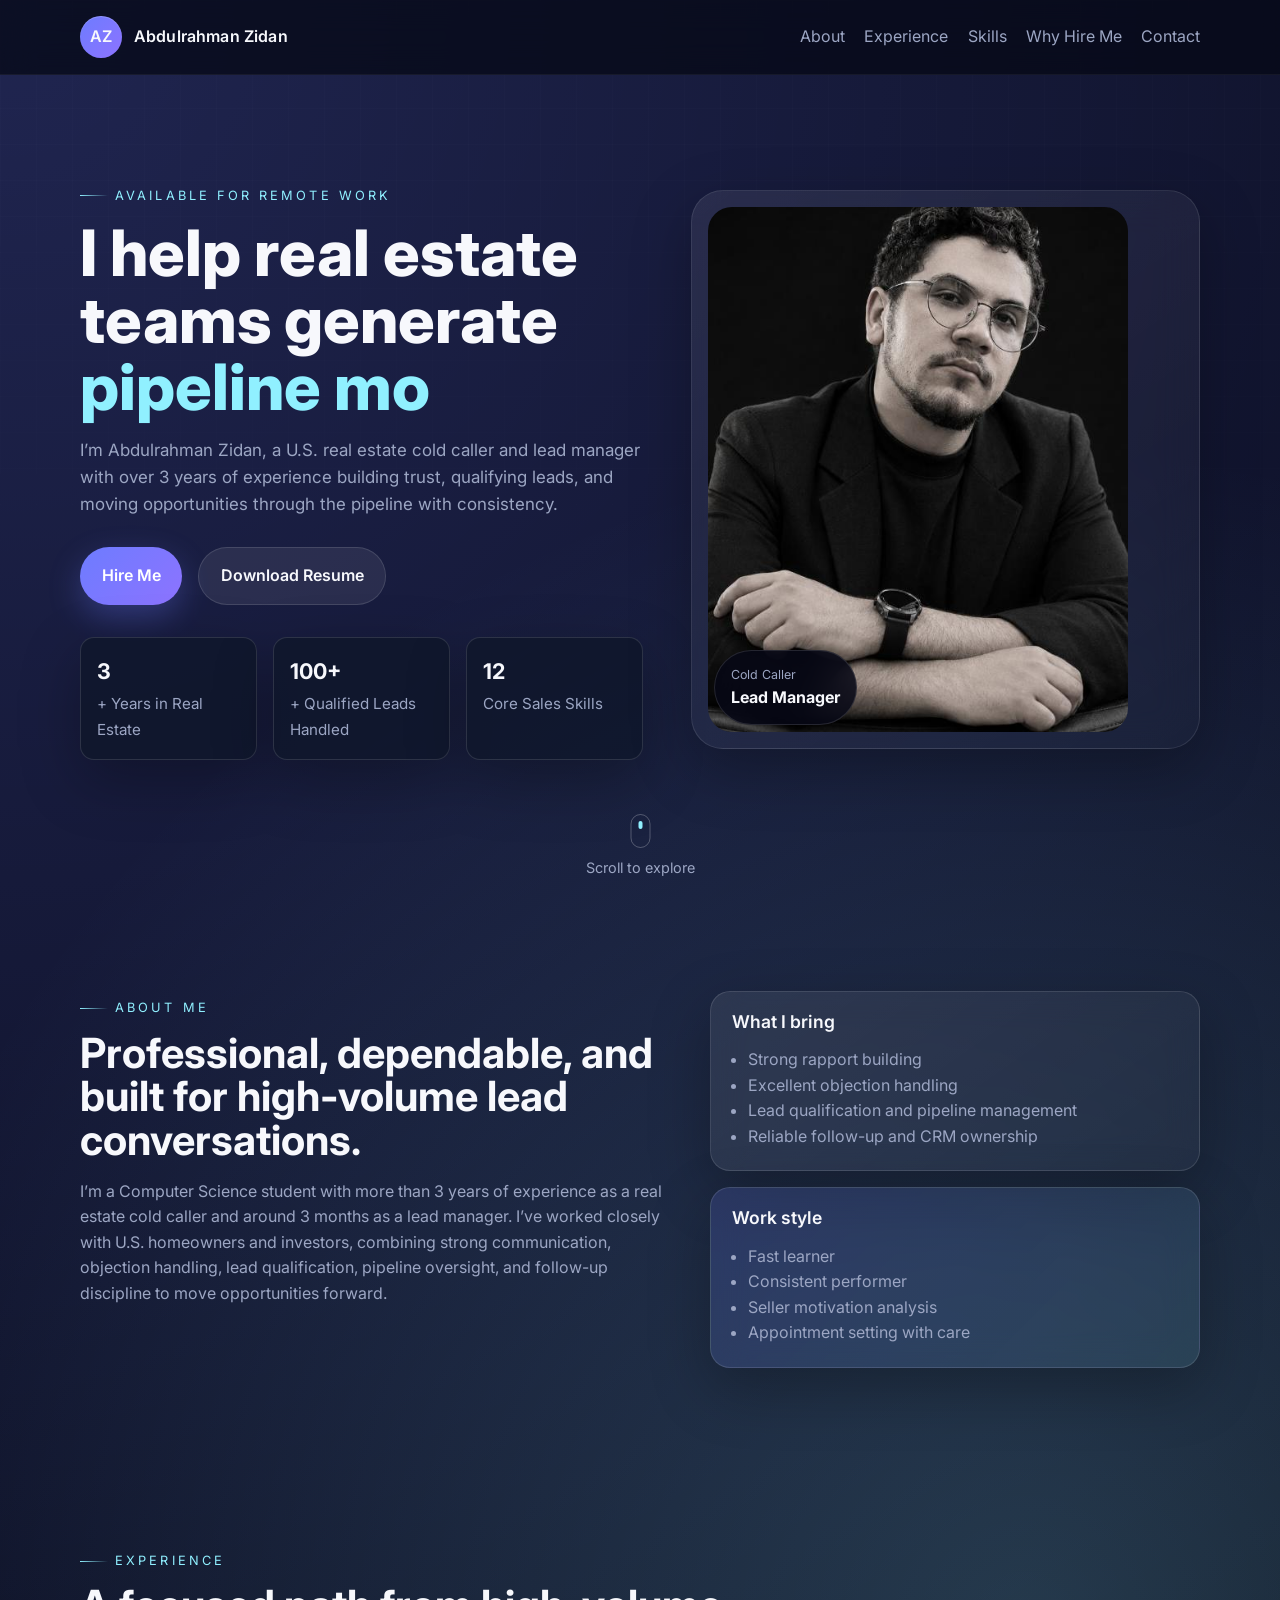
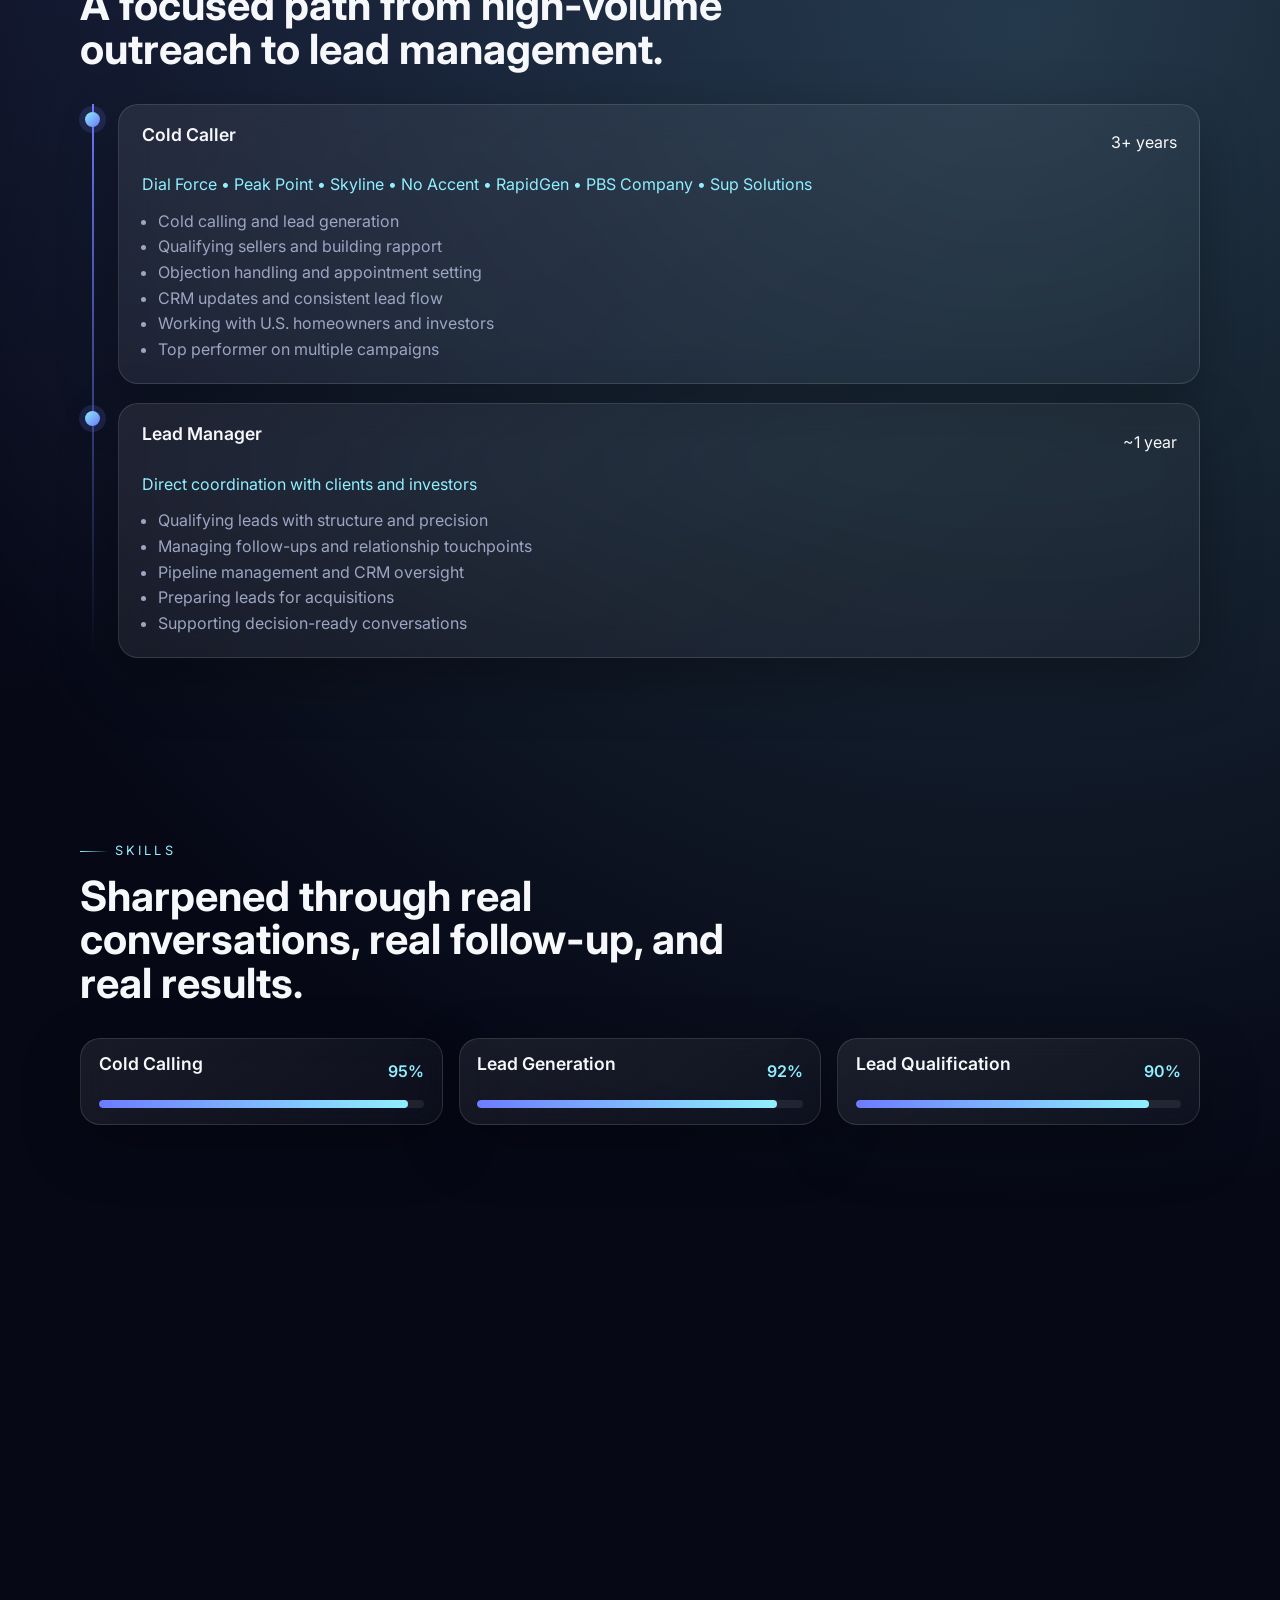
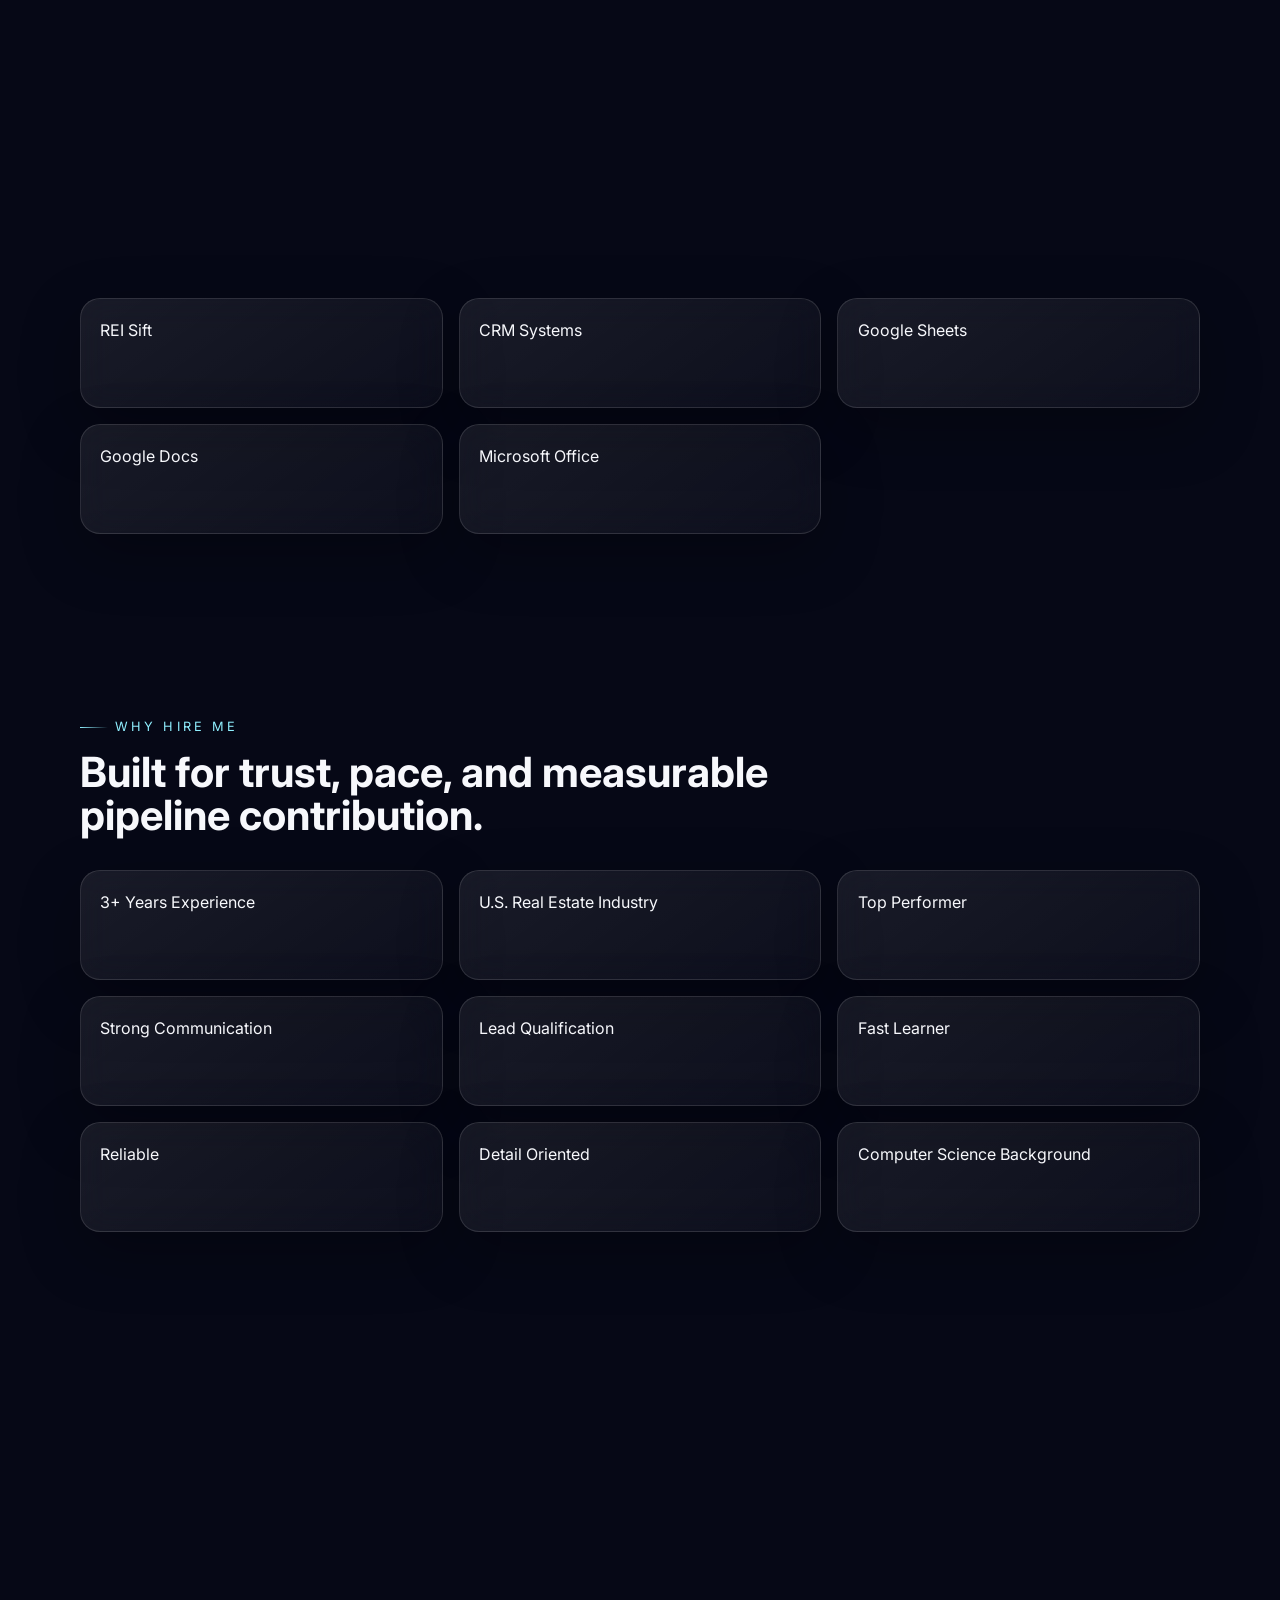
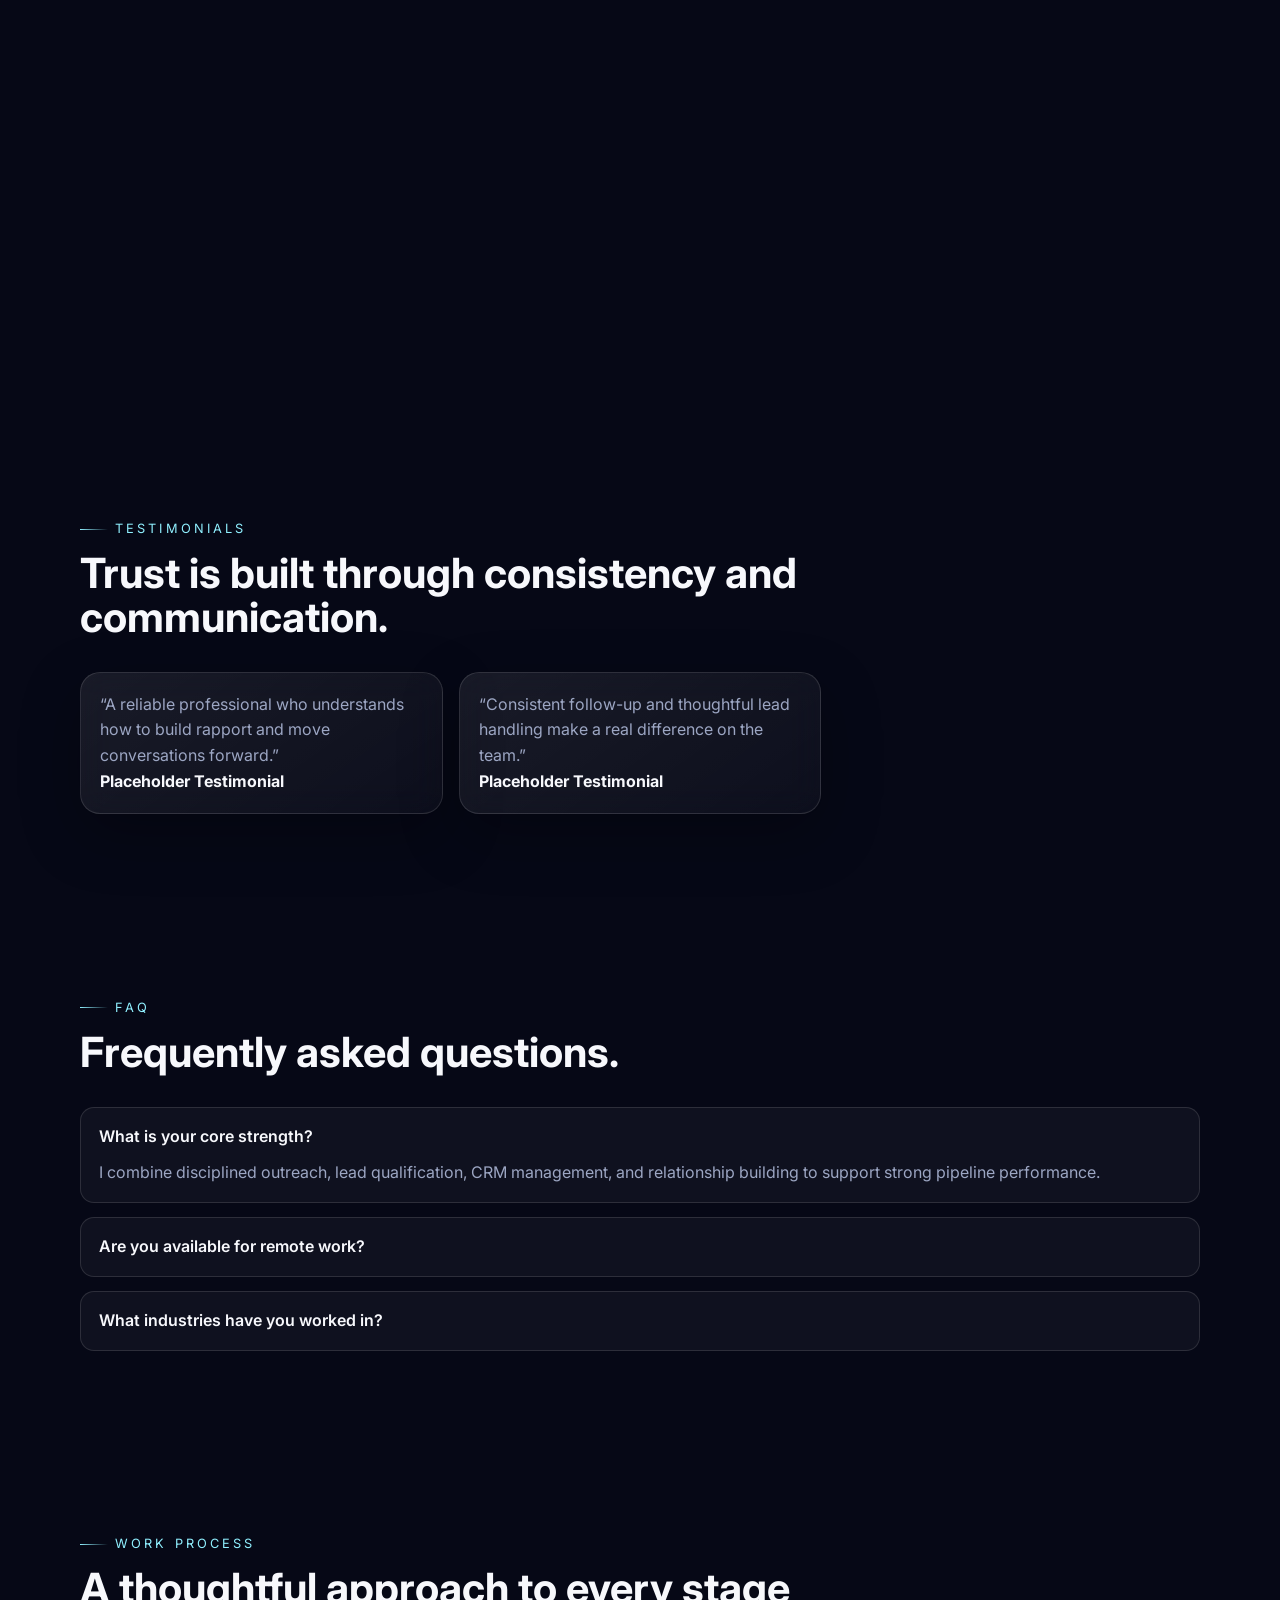
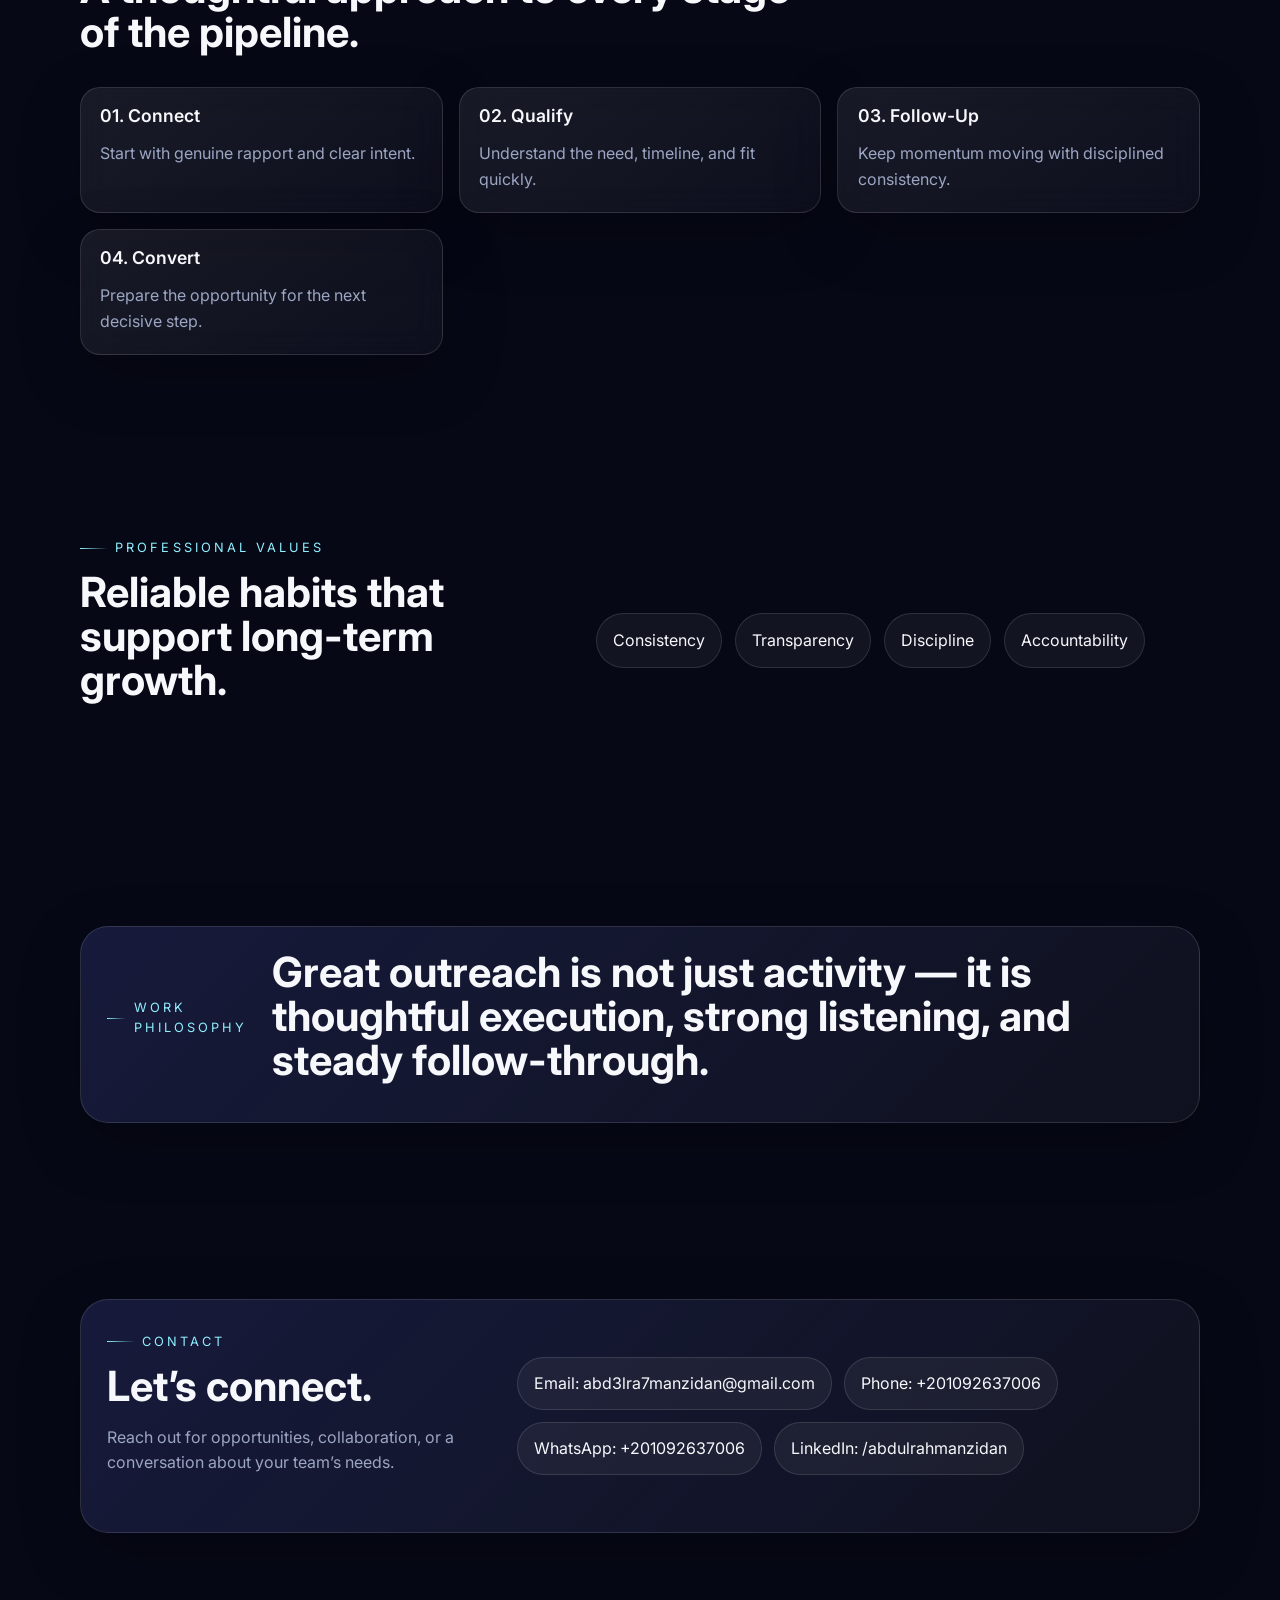
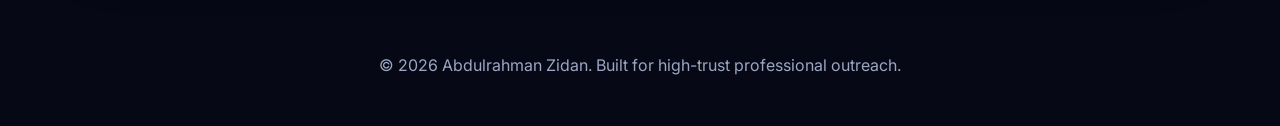
==== index.html @ 9cb2362d "Show only provided contact details in contact section" ====
<!DOCTYPE html>
<html lang="en">
  <head>
    <meta charset="UTF-8" />
    <meta name="viewport" content="width=device-width, initial-scale=1.0" />
    <title>Abdulrahman Zidan | Real Estate Cold Caller & Lead Manager</title>
    <meta
      name="description"
      content="Premium portfolio website for Abdulrahman Zidan, a U.S. real estate cold caller and lead manager with 3+ years of experience in lead generation, qualification, and pipeline management."
    />
    <meta name="author" content="Abdulrahman Zidan" />
    <meta name="theme-color" content="#060816" />
    <meta name="robots" content="index, follow" />
    <link rel="canonical" href="https://zidmatrex.github.io/Protofilio/" />
    <meta property="og:title" content="Abdulrahman Zidan | Real Estate Cold Caller & Lead Manager" />
    <meta property="og:description" content="Experienced real estate cold caller and lead manager focused on lead generation, qualification, CRM management, and pipeline growth." />
    <meta property="og:type" content="website" />
    <meta property="og:url" content="https://zidmatrex.github.io/Protofilio/" />
    <meta property="og:image" content="https://zidmatrex.github.io/Protofilio/assets/file.jpeg" />
    <meta name="twitter:card" content="summary_large_image" />
    <meta name="twitter:title" content="Abdulrahman Zidan | Real Estate Cold Caller & Lead Manager" />
    <meta name="twitter:description" content="Premium portfolio website for Abdulrahman Zidan, a U.S. real estate cold caller and lead manager." />
    <meta name="twitter:image" content="https://zidmatrex.github.io/Protofilio/assets/file.jpeg" />
    <link rel="icon" type="image/svg+xml" href="assets/favicon.svg" />
    <link rel="preconnect" href="https://fonts.googleapis.com" />
    <link rel="preconnect" href="https://fonts.gstatic.com" crossorigin />
    <link
      href="https://fonts.googleapis.com/css2?family=Inter:wght@300;400;500;600;700;800&display=swap"
      rel="stylesheet"
    />
    <link rel="stylesheet" href="style.css" />
    <script type="application/ld+json">
      {
        "@context": "https://schema.org",
        "@type": "Person",
        "name": "Abdulrahman Zidan",
        "jobTitle": "Real Estate Cold Caller & Lead Manager",
        "description": "Experienced real estate cold caller and lead manager with over 3 years in the U.S. real estate industry.",
        "url": "https://yourusername.github.io/protofilio/",
        "sameAs": [
          "https://www.linkedin.com/",
          "https://www.facebook.com/"
        ],
        "knowsAbout": [
          "Cold Calling",
          "Lead Generation",
          "Lead Qualification",
          "Pipeline Management",
          "CRM Management"
        ]
      }
    </script>
  </head>
  <body>
    <div class="page-loader" aria-hidden="true">
      <div class="loader-ring"></div>
    </div>

    <header class="site-header">
      <div class="container nav-shell">
        <a href="#hero" class="brand" aria-label="Home">
          <span class="brand-mark">AZ</span>
          <span class="brand-text">Abdulrahman Zidan</span>
        </a>
        <button class="nav-toggle" aria-label="Toggle menu" aria-expanded="false">
          <span></span><span></span><span></span>
        </button>
        <nav class="site-nav">
          <a href="#about">About</a>
          <a href="#experience">Experience</a>
          <a href="#skills">Skills</a>
          <a href="#why-hire-me">Why Hire Me</a>
          <a href="#contact">Contact</a>
        </nav>
      </div>
    </header>

    <main id="top">
      <section class="hero section" id="hero">
        <div class="container hero-grid">
          <div class="hero-copy reveal">
            <p class="eyebrow">Available for Remote Work</p>
            <h1>
              I help real estate teams generate
              <span class="typing-text" data-typing>qualified leads</span>
            </h1>
            <p class="hero-text">
              I’m Abdulrahman Zidan, a U.S. real estate cold caller and lead manager with over 3 years of experience building trust, qualifying leads, and moving opportunities through the pipeline with consistency.
            </p>
            <div class="hero-actions">
              <a href="#contact" class="btn btn-primary">Hire Me</a>
              <a href="assets/Abdulrahman%20Zidan%20%E2%80%94%20Resume.pdf" id="resumeLink" class="btn btn-secondary" download>Download Resume</a>
            </div>
            <div class="hero-stats">
              <div>
                <strong class="counter" data-target="3">0</strong>
                <span>+ Years in Real Estate</span>
              </div>
              <div>
                <strong class="counter" data-target="100">0</strong>
                <span>+ Qualified Leads Handled</span>
              </div>
              <div>
                <strong class="counter" data-target="12">0</strong>
                <span>Core Sales Skills</span>
              </div>
            </div>
          </div>

          <div class="hero-visual reveal">
            <div class="hero-card">
              <img id="profileImage" src="assets/file.jpeg" alt="Portrait of Abdulrahman Zidan" onerror="this.onerror=null;this.src='assets/profile-placeholder.svg';" />
              <div class="floating-badge">
                <span>Cold Caller</span>
                <strong>Lead Manager</strong>
              </div>
            </div>
          </div>
        </div>
        <div class="scroll-indicator" aria-hidden="true">
          <span></span>
          <p>Scroll to explore</p>
        </div>
      </section>

      <section class="section about" id="about">
        <div class="container about-grid">
          <div class="section-heading reveal">
            <p class="eyebrow">About Me</p>
            <h2>Professional, dependable, and built for high-volume lead conversations.</h2>
            <p>
              I’m a Computer Science student with more than 3 years of experience as a real estate cold caller and around 3 months as a lead manager. I’ve worked closely with U.S. homeowners and investors, combining strong communication, objection handling, lead qualification, pipeline oversight, and follow-up discipline to move opportunities forward.
            </p>
          </div>
          <div class="about-cards reveal">
            <article class="info-card">
              <h3>What I bring</h3>
              <ul>
                <li>Strong rapport building</li>
                <li>Excellent objection handling</li>
                <li>Lead qualification and pipeline management</li>
                <li>Reliable follow-up and CRM ownership</li>
              </ul>
            </article>
            <article class="info-card accent-card">
              <h3>Work style</h3>
              <ul>
                <li>Fast learner</li>
                <li>Consistent performer</li>
                <li>Seller motivation analysis</li>
                <li>Appointment setting with care</li>
              </ul>
            </article>
          </div>
        </div>
      </section>

      <section class="section experience" id="experience">
        <div class="container">
          <div class="section-heading reveal">
            <p class="eyebrow">Experience</p>
            <h2>A focused path from high-volume outreach to lead management.</h2>
          </div>

          <div class="timeline reveal">
            <article class="timeline-item">
              <div class="timeline-marker"></div>
              <div class="timeline-content">
                <div class="timeline-top">
                  <h3>Cold Caller</h3>
                  <span>3+ years</span>
                </div>
                <p class="timeline-companies">Dial Force • Peak Point • Skyline • No Accent • RapidGen • PBS Company • Sup Solutions</p>
                <ul>
                  <li>Cold calling and lead generation</li>
                  <li>Qualifying sellers and building rapport</li>
                  <li>Objection handling and appointment setting</li>
                  <li>CRM updates and consistent lead flow</li>
                  <li>Working with U.S. homeowners and investors</li>
                  <li>Top performer on multiple campaigns</li>
                </ul>
              </div>
            </article>

            <article class="timeline-item">
              <div class="timeline-marker"></div>
              <div class="timeline-content">
                <div class="timeline-top">
                  <h3>Lead Manager</h3>
                  <span>~1 year</span>
                </div>
                <p class="timeline-companies">Direct coordination with clients and investors</p>
                <ul>
                  <li>Qualifying leads with structure and precision</li>
                  <li>Managing follow-ups and relationship touchpoints</li>
                  <li>Pipeline management and CRM oversight</li>
                  <li>Preparing leads for acquisitions</li>
                  <li>Supporting decision-ready conversations</li>
                </ul>
              </div>
            </article>
          </div>
        </div>
      </section>

      <section class="section skills" id="skills">
        <div class="container">
          <div class="section-heading reveal">
            <p class="eyebrow">Skills</p>
            <h2>Sharpened through real conversations, real follow-up, and real results.</h2>
          </div>
          <div class="skills-grid">
            <article class="skill-card reveal">
              <div class="skill-head"><h3>Cold Calling</h3><span>95%</span></div>
              <div class="skill-bar"><span data-width="95%"></span></div>
            </article>
            <article class="skill-card reveal">
              <div class="skill-head"><h3>Lead Generation</h3><span>92%</span></div>
              <div class="skill-bar"><span data-width="92%"></span></div>
            </article>
            <article class="skill-card reveal">
              <div class="skill-head"><h3>Lead Qualification</h3><span>90%</span></div>
              <div class="skill-bar"><span data-width="90%"></span></div>
            </article>
            <article class="skill-card reveal">
              <div class="skill-head"><h3>Rapport Building</h3><span>94%</span></div>
              <div class="skill-bar"><span data-width="94%"></span></div>
            </article>
            <article class="skill-card reveal">
              <div class="skill-head"><h3>Objection Handling</h3><span>91%</span></div>
              <div class="skill-bar"><span data-width="91%"></span></div>
            </article>
            <article class="skill-card reveal">
              <div class="skill-head"><h3>Communication</h3><span>93%</span></div>
              <div class="skill-bar"><span data-width="93%"></span></div>
            </article>
            <article class="skill-card reveal">
              <div class="skill-head"><h3>Negotiation</h3><span>88%</span></div>
              <div class="skill-bar"><span data-width="88%"></span></div>
            </article>
            <article class="skill-card reveal">
              <div class="skill-head"><h3>Follow-up</h3><span>96%</span></div>
              <div class="skill-bar"><span data-width="96%"></span></div>
            </article>
            <article class="skill-card reveal">
              <div class="skill-head"><h3>Pipeline Management</h3><span>90%</span></div>
              <div class="skill-bar"><span data-width="90%"></span></div>
            </article>
            <article class="skill-card reveal">
              <div class="skill-head"><h3>Time Management</h3><span>92%</span></div>
              <div class="skill-bar"><span data-width="92%"></span></div>
            </article>
            <article class="skill-card reveal">
              <div class="skill-head"><h3>CRM Management</h3><span>94%</span></div>
              <div class="skill-bar"><span data-width="94%"></span></div>
            </article>
            <article class="skill-card reveal">
              <div class="skill-head"><h3>Problem Solving</h3><span>89%</span></div>
              <div class="skill-bar"><span data-width="89%"></span></div>
            </article>
          </div>
        </div>
      </section>

      <section class="section software">
        <div class="container">
          <div class="section-heading reveal">
            <p class="eyebrow">Software</p>
            <h2>Comfortable in the tools that power modern outreach and operations.</h2>
          </div>
          <div class="card-grid">
            <article class="soft-card reveal">ReadyMode</article>
            <article class="soft-card reveal">Enzo</article>
            <article class="soft-card reveal">CallTools</article>
            <article class="soft-card reveal">REI Sift</article>
            <article class="soft-card reveal">CRM Systems</article>
            <article class="soft-card reveal">Google Sheets</article>
            <article class="soft-card reveal">Google Docs</article>
            <article class="soft-card reveal">Microsoft Office</article>
          </div>
        </div>
      </section>

      <section class="section why-hire" id="why-hire-me">
        <div class="container">
          <div class="section-heading reveal">
            <p class="eyebrow">Why Hire Me</p>
            <h2>Built for trust, pace, and measurable pipeline contribution.</h2>
          </div>
          <div class="card-grid feature-grid">
            <article class="feature-card reveal">3+ Years Experience</article>
            <article class="feature-card reveal">U.S. Real Estate Industry</article>
            <article class="feature-card reveal">Top Performer</article>
            <article class="feature-card reveal">Strong Communication</article>
            <article class="feature-card reveal">Lead Qualification</article>
            <article class="feature-card reveal">Fast Learner</article>
            <article class="feature-card reveal">Reliable</article>
            <article class="feature-card reveal">Detail Oriented</article>
            <article class="feature-card reveal">Computer Science Background</article>
          </div>
        </div>
      </section>

      <section class="section voice-intro">
        <div class="container voice-shell reveal">
          <div>
            <p class="eyebrow">Voice Introduction</p>
            <h2>Listen to My Introduction</h2>
            <p>Hear a concise overview of my professional background and work approach.</p>
          </div>
          <a href="https://voca.ro/1fdSPNkwau36" target="_blank" rel="noopener noreferrer" class="btn btn-primary">Play Voice Introduction</a>
        </div>
      </section>

      <section class="section resume-section">
        <div class="container resume-shell reveal">
          <div>
            <p class="eyebrow">Resume</p>
            <h2>Ready for your next opportunity.</h2>
            <p>Download my resume and review my professional background at a glance.</p>
          </div>
          <a href="assets/Abdulrahman%20Zidan%20%E2%80%94%20Resume.pdf" id="resumeSectionLink" class="btn btn-secondary" download>Download Resume</a>
        </div>
      </section>

      <section class="section testimonials">
        <div class="container">
          <div class="section-heading reveal">
            <p class="eyebrow">Testimonials</p>
            <h2>Trust is built through consistency and communication.</h2>
          </div>
          <div class="card-grid">
            <article class="quote-card reveal">
              <p>“A reliable professional who understands how to build rapport and move conversations forward.”</p>
              <strong>Placeholder Testimonial</strong>
            </article>
            <article class="quote-card reveal">
              <p>“Consistent follow-up and thoughtful lead handling make a real difference on the team.”</p>
              <strong>Placeholder Testimonial</strong>
            </article>
          </div>
        </div>
      </section>

      <section class="section faq">
        <div class="container">
          <div class="section-heading reveal">
            <p class="eyebrow">FAQ</p>
            <h2>Frequently asked questions.</h2>
          </div>
          <div class="faq-list">
            <details class="faq-item reveal" open>
              <summary>What is your core strength?</summary>
              <p>I combine disciplined outreach, lead qualification, CRM management, and relationship building to support strong pipeline performance.</p>
            </details>
            <details class="faq-item reveal">
              <summary>Are you available for remote work?</summary>
              <p>Yes, I’m available for remote work and comfortable contributing in high-performance virtual environments.</p>
            </details>
            <details class="faq-item reveal">
              <summary>What industries have you worked in?</summary>
              <p>I’ve worked in U.S. real estate with homeowners and investors, focusing on lead generation and sales support.</p>
            </details>
          </div>
        </div>
      </section>

      <section class="section process">
        <div class="container">
          <div class="section-heading reveal">
            <p class="eyebrow">Work Process</p>
            <h2>A thoughtful approach to every stage of the pipeline.</h2>
          </div>
          <div class="process-grid">
            <article class="process-card reveal"><h3>01. Connect</h3><p>Start with genuine rapport and clear intent.</p></article>
            <article class="process-card reveal"><h3>02. Qualify</h3><p>Understand the need, timeline, and fit quickly.</p></article>
            <article class="process-card reveal"><h3>03. Follow-Up</h3><p>Keep momentum moving with disciplined consistency.</p></article>
            <article class="process-card reveal"><h3>04. Convert</h3><p>Prepare the opportunity for the next decisive step.</p></article>
          </div>
        </div>
      </section>

      <section class="section values">
        <div class="container values-grid">
          <div class="section-heading reveal">
            <p class="eyebrow">Professional Values</p>
            <h2>Reliable habits that support long-term growth.</h2>
          </div>
          <div class="value-stack reveal">
            <div class="value-item">Consistency</div>
            <div class="value-item">Transparency</div>
            <div class="value-item">Discipline</div>
            <div class="value-item">Accountability</div>
          </div>
        </div>
      </section>

      <section class="section philosophy">
        <div class="container philosophy-shell reveal">
          <p class="eyebrow">Work Philosophy</p>
          <h2>Great outreach is not just activity — it is thoughtful execution, strong listening, and steady follow-through.</h2>
        </div>
      </section>

      <section class="section contact" id="contact">
        <div class="container contact-shell reveal">
          <div class="section-heading">
            <p class="eyebrow">Contact</p>
            <h2>Let’s connect.</h2>
            <p>Reach out for opportunities, collaboration, or a conversation about your team’s needs.</p>
          </div>
          <div class="contact-list">
            <a href="mailto:abd3lra7manzidan@gmail.com">Email: abd3lra7manzidan@gmail.com</a>
            <a href="tel:+201092637006">Phone: +201092637006</a>
            <a href="https://wa.me/201092637006" target="_blank" rel="noopener noreferrer">WhatsApp: +201092637006</a>
            <a href="https://www.linkedin.com/in/abdulrahmanzidan/" target="_blank" rel="noopener noreferrer">LinkedIn: /abdulrahmanzidan</a>
          </div>
        </div>
      </section>
    </main>

    <footer class="site-footer">
      <div class="container footer-shell">
        <p>© <span id="year"></span> Abdulrahman Zidan. Built for high-trust professional outreach.</p>
      </div>
    </footer>

    <button class="back-to-top" aria-label="Back to top">↑</button>

    <script src="script.js"></script>
  </body>
</html>
---- style.css ----
:root {
  color-scheme: dark;
  --bg: #060816;
  --bg-soft: #0d1426;
  --surface: rgba(15, 23, 42, 0.78);
  --surface-2: rgba(255, 255, 255, 0.06);
  --line: rgba(255, 255, 255, 0.12);
  --text: #f7f8fc;
  --muted: #9ca6c3;
  --primary: #6d7cff;
  --primary-2: #90f0ff;
  --accent: #8d73ff;
  --shadow: 0 20px 60px rgba(0, 0, 0, 0.28);
  --radius-xl: 28px;
  --radius-lg: 20px;
  --radius-md: 14px;
  --container: min(1120px, calc(100% - 2rem));
}

* {
  box-sizing: border-box;
}

html {
  scroll-behavior: smooth;
}

body {
  margin: 0;
  font-family: 'Inter', sans-serif;
  color: var(--text);
  background:
    radial-gradient(circle at top left, rgba(109, 124, 255, 0.25), transparent 28%),
    radial-gradient(circle at 80% 20%, rgba(144, 240, 255, 0.2), transparent 18%),
    var(--bg);
  line-height: 1.6;
  overflow-x: hidden;
}

body::before {
  content: '';
  position: fixed;
  inset: 0;
  background-image: linear-gradient(rgba(255,255,255,0.025) 1px, transparent 1px), linear-gradient(90deg, rgba(255,255,255,0.025) 1px, transparent 1px);
  background-size: 36px 36px;
  mask-image: linear-gradient(to bottom, rgba(0,0,0,0.6), transparent 90%);
  pointer-events: none;
}

img {
  max-width: 100%;
  display: block;
}

a {
  color: inherit;
  text-decoration: none;
}

.container {
  width: var(--container);
  margin: 0 auto;
}

.section {
  padding: 5.5rem 0;
  position: relative;
}

.section-heading {
  max-width: 720px;
  margin-bottom: 2rem;
}

.eyebrow {
  display: inline-flex;
  align-items: center;
  gap: 0.45rem;
  text-transform: uppercase;
  letter-spacing: 0.24em;
  font-size: 0.8rem;
  color: var(--primary-2);
  margin-bottom: 0.8rem;
}

.eyebrow::before {
  content: '';
  width: 28px;
  height: 1px;
  background: linear-gradient(90deg, var(--primary-2), transparent);
}

h1, h2, h3 {
  line-height: 1.05;
  margin: 0 0 1rem;
}

h1 {
  font-size: clamp(2.3rem, 5vw, 4.2rem);
  font-weight: 800;
}

h2 {
  font-size: clamp(1.8rem, 3.3vw, 2.6rem);
  font-weight: 700;
}

h3 {
  font-size: 1.1rem;
  font-weight: 600;
}

p {
  margin: 0;
  color: var(--muted);
}

.site-header {
  position: sticky;
  top: 0;
  z-index: 100;
  padding: 1rem 0;
  background: rgba(6, 8, 22, 0.75);
  backdrop-filter: blur(16px);
  border-bottom: 1px solid rgba(255,255,255,0.05);
}

.nav-shell {
  display: flex;
  align-items: center;
  justify-content: space-between;
  gap: 1rem;
}

.brand {
  display: inline-flex;
  align-items: center;
  gap: 0.75rem;
  font-weight: 600;
  letter-spacing: 0.01em;
}

.brand-mark {
  width: 42px;
  height: 42px;
  display: grid;
  place-items: center;
  background: linear-gradient(135deg, var(--primary), var(--accent));
  border-radius: 50%;
  box-shadow: inset 0 1px 0 rgba(255,255,255,0.2);
}

.site-nav {
  display: flex;
  gap: 1.2rem;
  color: var(--muted);
}

.site-nav a:hover,
.site-nav a:focus-visible {
  color: var(--text);
}

.nav-toggle {
  display: none;
  background: transparent;
  border: 0;
  padding: 0.2rem;
}

.nav-toggle span {
  display: block;
  width: 24px;
  height: 2px;
  background: var(--text);
  margin: 4px 0;
  transition: transform 0.25s ease;
}

.hero {
  min-height: calc(100vh - 72px);
  display: grid;
  align-items: center;
  padding-top: 3rem;
}

.hero-grid {
  display: grid;
  grid-template-columns: 1.05fr 0.95fr;
  gap: 3rem;
  align-items: center;
}

.hero-text {
  font-size: 1.06rem;
  max-width: 660px;
  margin-top: 1rem;
}

.typing-text {
  color: var(--primary-2);
  display: inline-block;
  min-width: 240px;
}

.hero-actions {
  display: flex;
  flex-wrap: wrap;
  gap: 1rem;
  margin-top: 1.8rem;
}

.btn {
  display: inline-flex;
  align-items: center;
  justify-content: center;
  border-radius: 999px;
  padding: 0.95rem 1.35rem;
  font-weight: 600;
  transition: transform 0.2s ease, box-shadow 0.25s ease, background 0.25s ease;
}

.btn:hover,
.btn:focus-visible {
  transform: translateY(-2px);
}

.btn-primary {
  background: linear-gradient(135deg, var(--primary), var(--accent));
  color: white;
  box-shadow: 0 12px 32px rgba(109, 124, 255, 0.3);
}

.btn-secondary {
  background: rgba(255,255,255,0.08);
  border: 1px solid var(--line);
  color: var(--text);
}

.hero-stats {
  display: grid;
  grid-template-columns: repeat(3, minmax(0, 1fr));
  gap: 1rem;
  margin-top: 2rem;
}

.hero-stats > div {
  padding: 1rem;
  border: 1px solid var(--line);
  background: var(--surface);
  border-radius: var(--radius-md);
  box-shadow: var(--shadow);
}

.hero-stats strong {
  display: block;
  font-size: 1.35rem;
  margin-bottom: 0.2rem;
}

.hero-stats span {
  color: var(--muted);
  font-size: 0.95rem;
}

.hero-visual {
  display: flex;
  justify-content: center;
}

.hero-card {
  position: relative;
  padding: 1rem;
  border-radius: 32px;
  background: linear-gradient(145deg, rgba(255,255,255,0.08), rgba(255,255,255,0.02));
  box-shadow: var(--shadow);
  border: 1px solid rgba(255,255,255,0.1);
  backdrop-filter: blur(20px);
  animation: float 5s ease-in-out infinite;
}

.hero-card img {
  width: min(420px, 100%);
  aspect-ratio: 4 / 5;
  object-fit: cover;
  border-radius: 24px;
}

.floating-badge {
  position: absolute;
  left: 1.4rem;
  bottom: 1.4rem;
  padding: 0.85rem 1rem;
  border-radius: 999px;
  background: rgba(6, 8, 22, 0.84);
  border: 1px solid rgba(255,255,255,0.12);
  backdrop-filter: blur(16px);
}

.floating-badge span {
  display: block;
  font-size: 0.78rem;
  color: var(--muted);
}

.scroll-indicator {
  position: absolute;
  bottom: 1.5rem;
  left: 50%;
  transform: translateX(-50%);
  display: flex;
  flex-direction: column;
  align-items: center;
  gap: 0.5rem;
  color: var(--muted);
  font-size: 0.9rem;
}

.scroll-indicator span {
  width: 20px;
  height: 34px;
  border: 1px solid rgba(255,255,255,0.25);
  border-radius: 999px;
  position: relative;
}

.scroll-indicator span::before {
  content: '';
  width: 4px;
  height: 8px;
  border-radius: 999px;
  position: absolute;
  top: 6px;
  left: 50%;
  transform: translateX(-50%);
  background: var(--primary-2);
  animation: scroll 1.6s ease-in-out infinite;
}

.about-grid {
  display: grid;
  grid-template-columns: 1.1fr 0.9fr;
  gap: 2rem;
  align-items: start;
}

.info-card,
.soft-card,
.feature-card,
.quote-card,
.process-card,
.skill-card,
.timeline-content {
  background: linear-gradient(145deg, rgba(255,255,255,0.08), rgba(255,255,255,0.03));
  border: 1px solid var(--line);
  border-radius: var(--radius-lg);
  box-shadow: var(--shadow);
  backdrop-filter: blur(16px);
}

.about-cards {
  display: grid;
  gap: 1rem;
}

.info-card {
  padding: 1.3rem;
}

.info-card ul {
  margin: 0.8rem 0 0;
  padding-left: 1rem;
  color: var(--muted);
}

.accent-card {
  background: linear-gradient(135deg, rgba(109, 124, 255, 0.18), rgba(144, 240, 255, 0.1));
}

.timeline {
  position: relative;
  display: grid;
  gap: 1.2rem;
  margin-top: 1.2rem;
}

.timeline::before {
  content: '';
  position: absolute;
  left: 12px;
  top: 0;
  bottom: 0;
  width: 2px;
  background: linear-gradient(180deg, var(--primary), transparent);
}

.timeline-item {
  position: relative;
  padding-left: 2.4rem;
}

.timeline-marker {
  position: absolute;
  left: 5px;
  top: 8px;
  width: 15px;
  height: 15px;
  border-radius: 50%;
  background: linear-gradient(135deg, var(--primary-2), var(--primary));
  box-shadow: 0 0 0 6px rgba(109,124,255,0.16);
}

.timeline-content {
  padding: 1.3rem 1.4rem;
}

.timeline-top {
  display: flex;
  align-items: center;
  justify-content: space-between;
  gap: 1rem;
  margin-bottom: 0.75rem;
}

.timeline-companies {
  color: var(--primary-2);
  margin-bottom: 0.7rem;
}

.timeline-content ul {
  margin: 0.7rem 0 0;
  padding-left: 1rem;
  color: var(--muted);
}

.skills-grid,
.card-grid,
.process-grid {
  display: grid;
  grid-template-columns: repeat(3, minmax(0, 1fr));
  gap: 1rem;
}

.skill-card {
  padding: 1rem 1.1rem;
}

.skill-head {
  display: flex;
  align-items: center;
  justify-content: space-between;
  margin-bottom: 0.7rem;
}

.skill-head span {
  color: var(--primary-2);
  font-weight: 600;
}

.skill-bar {
  height: 8px;
  border-radius: 999px;
  background: rgba(255,255,255,0.08);
  overflow: hidden;
}

.skill-bar span {
  display: block;
  height: 100%;
  width: 0;
  border-radius: inherit;
  background: linear-gradient(90deg, var(--primary), var(--primary-2));
  transition: width 1.2s ease;
}

.soft-card,
.feature-card,
.quote-card,
.process-card {
  padding: 1.2rem;
  min-height: 110px;
}

.voice-shell,
.resume-shell,
.contact-shell,
.philosophy-shell {
  display: flex;
  align-items: center;
  justify-content: space-between;
  gap: 1rem;
  padding: 1.5rem 1.6rem;
  background: linear-gradient(135deg, rgba(109,124,255,0.16), rgba(255,255,255,0.04));
  border: 1px solid var(--line);
  border-radius: var(--radius-xl);
  box-shadow: var(--shadow);
}

.faq-list {
  display: grid;
  gap: 0.9rem;
}

.faq-item {
  padding: 1rem 1.1rem;
  border-radius: var(--radius-md);
  background: rgba(255,255,255,0.04);
  border: 1px solid var(--line);
}

.faq-item summary {
  cursor: pointer;
  font-weight: 600;
  list-style: none;
}

.faq-item p {
  margin-top: 0.7rem;
}

.values-grid {
  display: grid;
  grid-template-columns: 0.9fr 1.1fr;
  gap: 1.4rem;
  align-items: center;
}

.value-stack {
  display: flex;
  flex-wrap: wrap;
  gap: 0.8rem;
}

.value-item {
  padding: 0.85rem 1rem;
  border-radius: 999px;
  background: rgba(255,255,255,0.05);
  border: 1px solid var(--line);
}

.contact-list {
  display: flex;
  flex-wrap: wrap;
  gap: 0.75rem;
}

.contact-list a {
  padding: 0.8rem 1rem;
  border-radius: 999px;
  background: rgba(255,255,255,0.05);
  border: 1px solid var(--line);
}

.site-footer {
  padding: 2rem 0 3rem;
}

.footer-shell {
  text-align: center;
  color: var(--muted);
}

.back-to-top {
  position: fixed;
  right: 1.2rem;
  bottom: 1.2rem;
  width: 46px;
  height: 46px;
  border: 0;
  border-radius: 50%;
  background: linear-gradient(135deg, var(--primary), var(--accent));
  color: white;
  cursor: pointer;
  box-shadow: var(--shadow);
  opacity: 0;
  transform: translateY(12px);
  pointer-events: none;
  transition: opacity 0.25s ease, transform 0.25s ease;
}

.back-to-top.is-visible {
  opacity: 1;
  transform: translateY(0);
  pointer-events: auto;
}

.page-loader {
  position: fixed;
  inset: 0;
  z-index: 999;
  display: grid;
  place-items: center;
  background: var(--bg);
  transition: opacity 0.35s ease, visibility 0.35s ease;
}

.page-loader.is-hidden {
  opacity: 0;
  visibility: hidden;
}

.loader-ring {
  width: 58px;
  height: 58px;
  border: 3px solid rgba(255,255,255,0.1);
  border-top-color: var(--primary-2);
  border-radius: 50%;
  animation: spin 0.9s linear infinite;
}

.reveal {
  opacity: 0;
  transform: translateY(26px);
  transition: opacity 0.7s ease, transform 0.7s ease;
}

.reveal.is-visible {
  opacity: 1;
  transform: translateY(0);
}

@keyframes float {
  0%, 100% { transform: translateY(0px); }
  50% { transform: translateY(-8px); }
}

@keyframes scroll {
  0% { transform: translateX(-50%) translateY(0); opacity: 0; }
  50% { opacity: 1; }
  100% { transform: translateX(-50%) translateY(12px); opacity: 0; }
}

@keyframes spin {
  to { transform: rotate(360deg); }
}

@media (max-width: 900px) {
  .hero-grid,
  .about-grid,
  .values-grid {
    grid-template-columns: 1fr;
  }

  .skills-grid,
  .card-grid,
  .process-grid {
    grid-template-columns: repeat(2, minmax(0, 1fr));
  }

  .voice-shell,
  .resume-shell,
  .contact-shell,
  .philosophy-shell {
    flex-direction: column;
    align-items: flex-start;
  }
}

@media (max-width: 720px) {
  .site-nav {
    position: absolute;
    top: calc(100% + 0.5rem);
    right: 1rem;
    flex-direction: column;
    padding: 1rem;
    background: rgba(6, 8, 22, 0.95);
    border: 1px solid var(--line);
    border-radius: var(--radius-md);
    opacity: 0;
    pointer-events: none;
    transform: translateY(-8px);
    transition: opacity 0.25s ease, transform 0.25s ease;
  }

  .site-nav.is-open {
    opacity: 1;
    pointer-events: auto;
    transform: translateY(0);
  }

  .nav-toggle {
    display: inline-block;
  }

  .hero-stats,
  .skills-grid,
  .card-grid,
  .process-grid {
    grid-template-columns: 1fr;
  }

  .hero {
    padding-top: 2rem;
  }

  .section {
    padding: 4.2rem 0;
  }
}
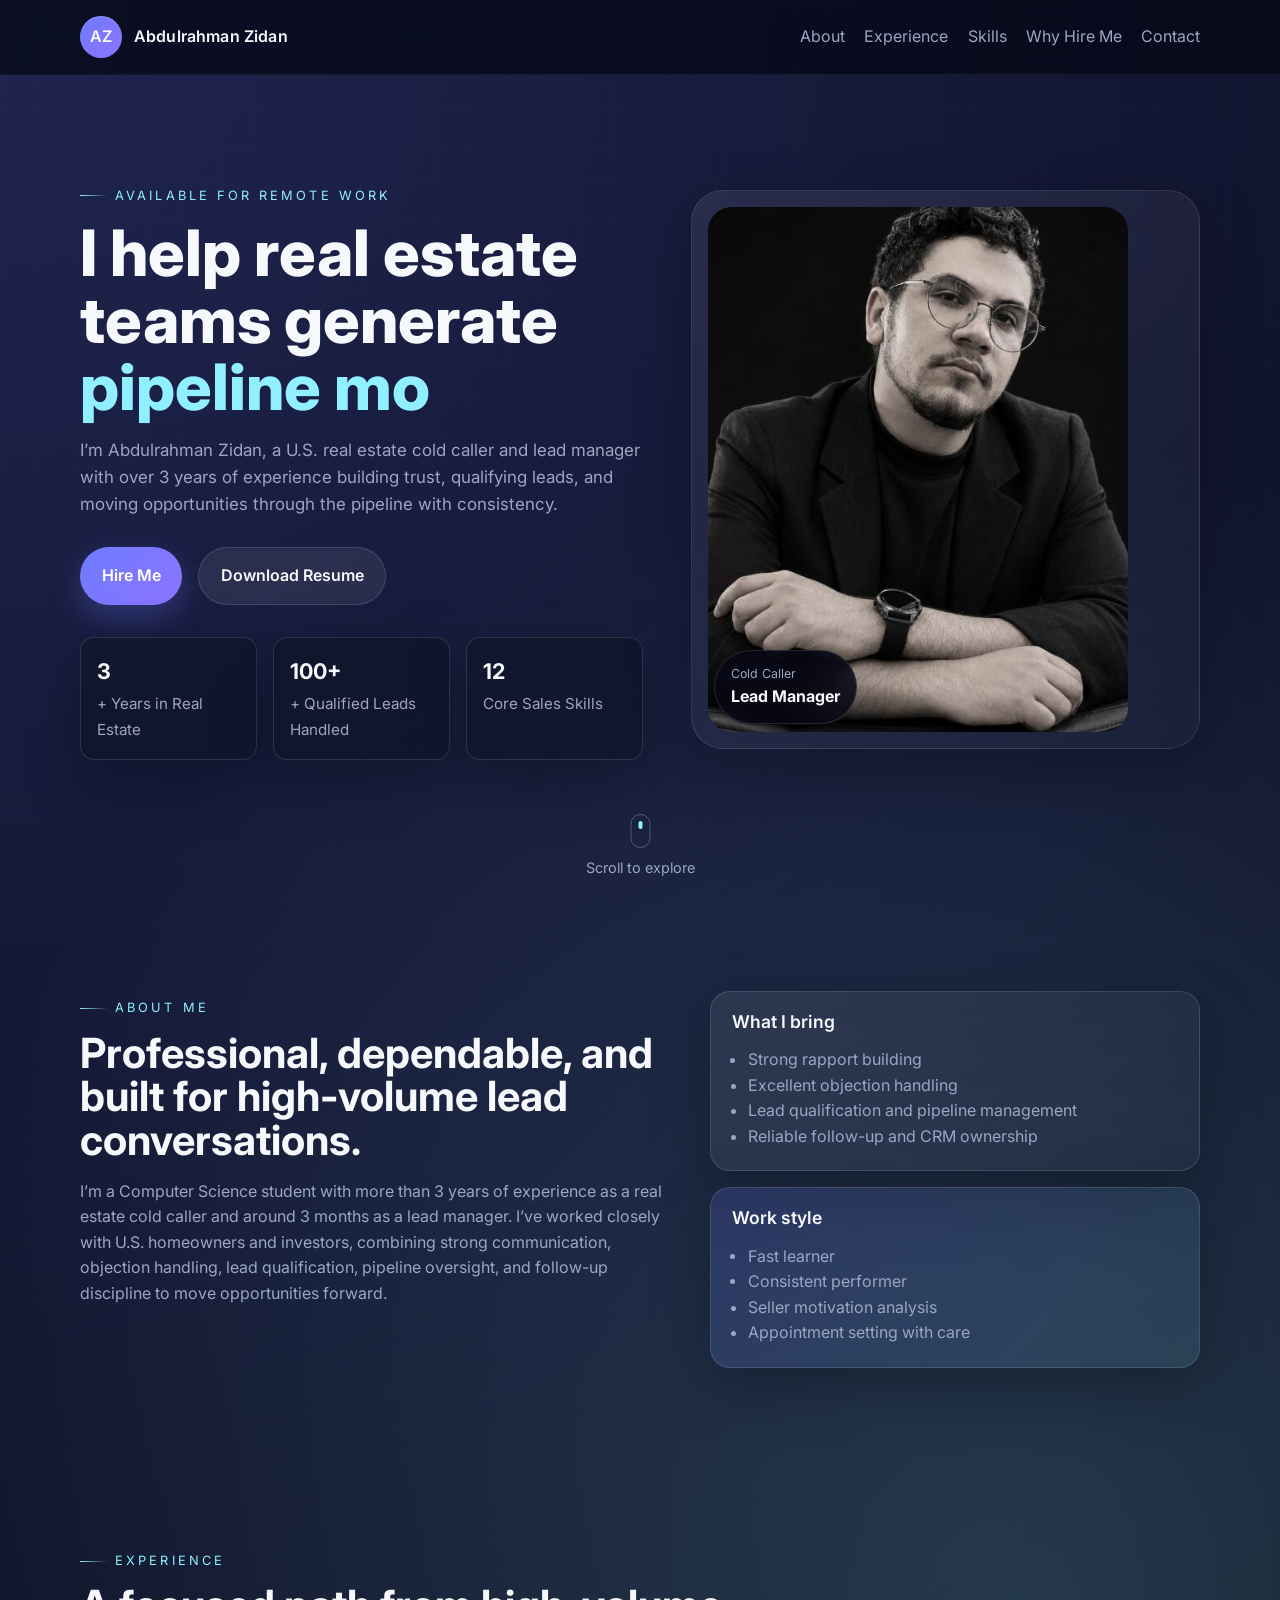
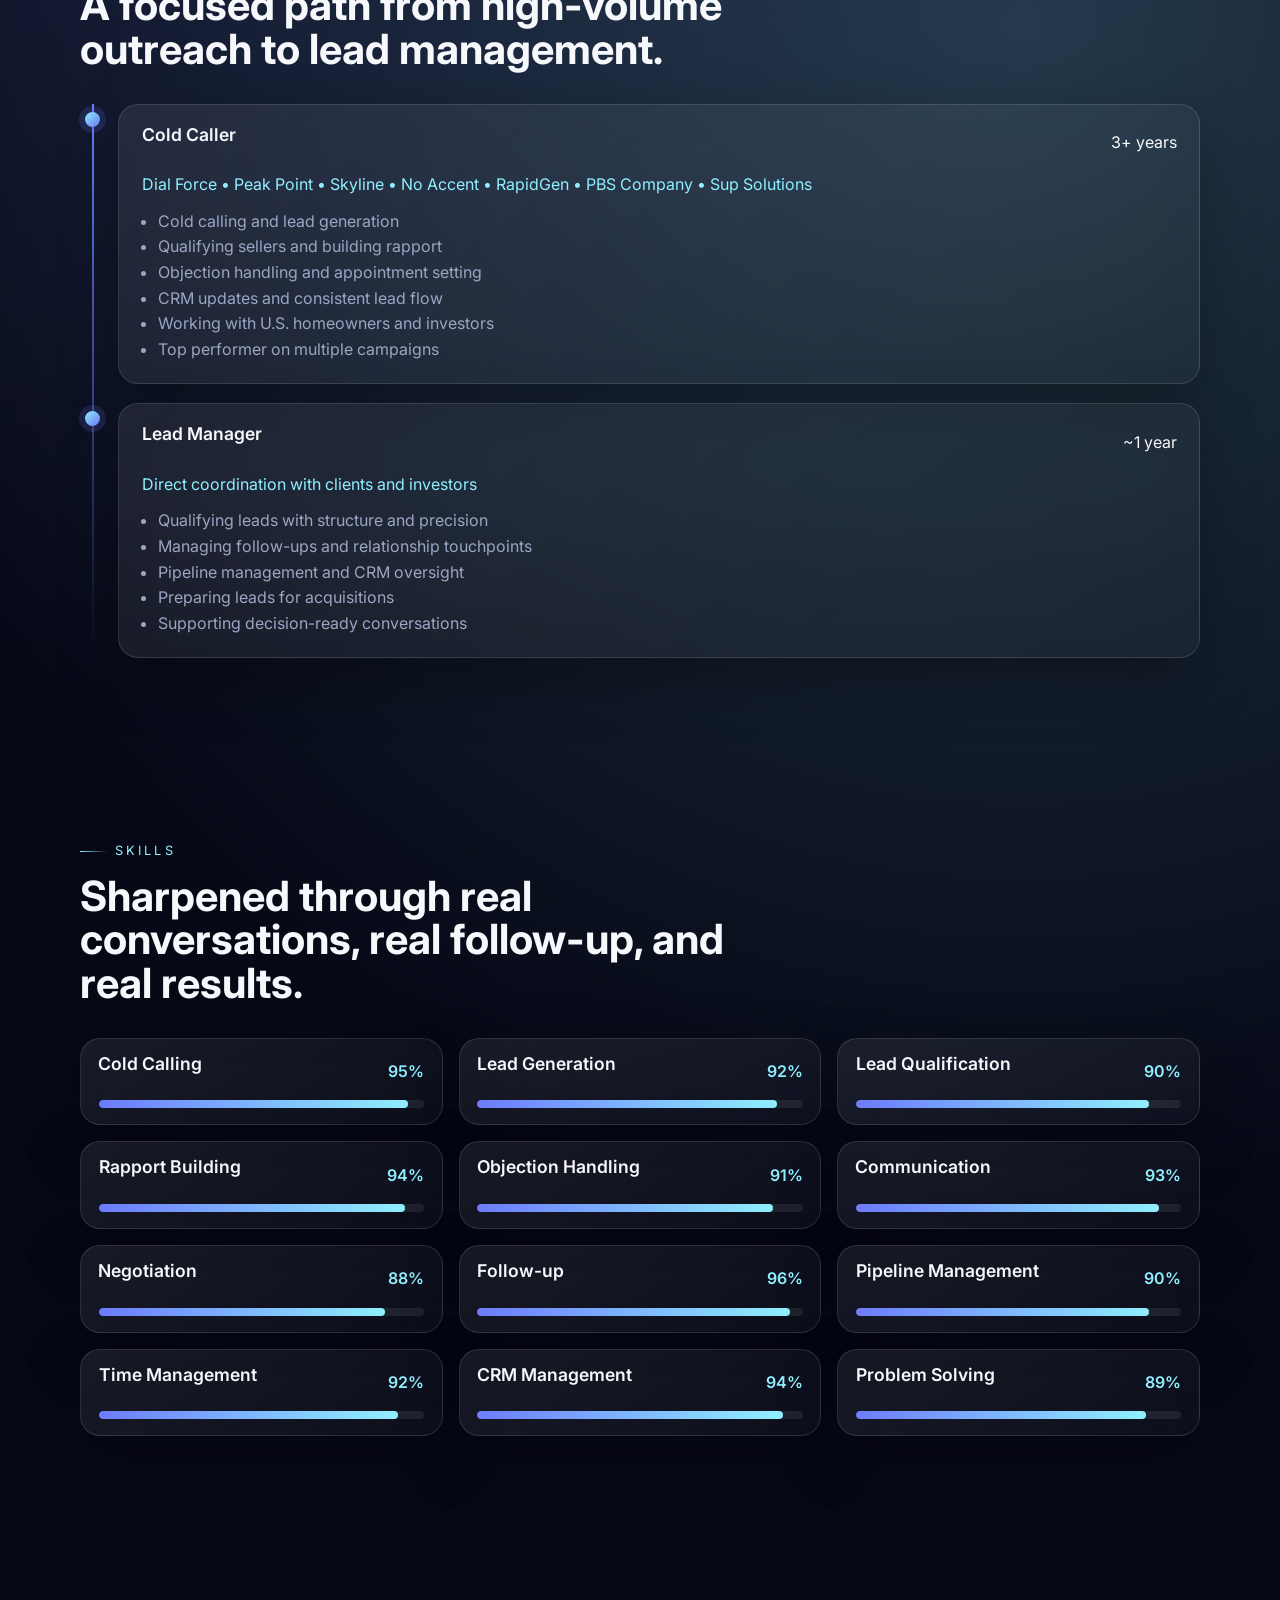
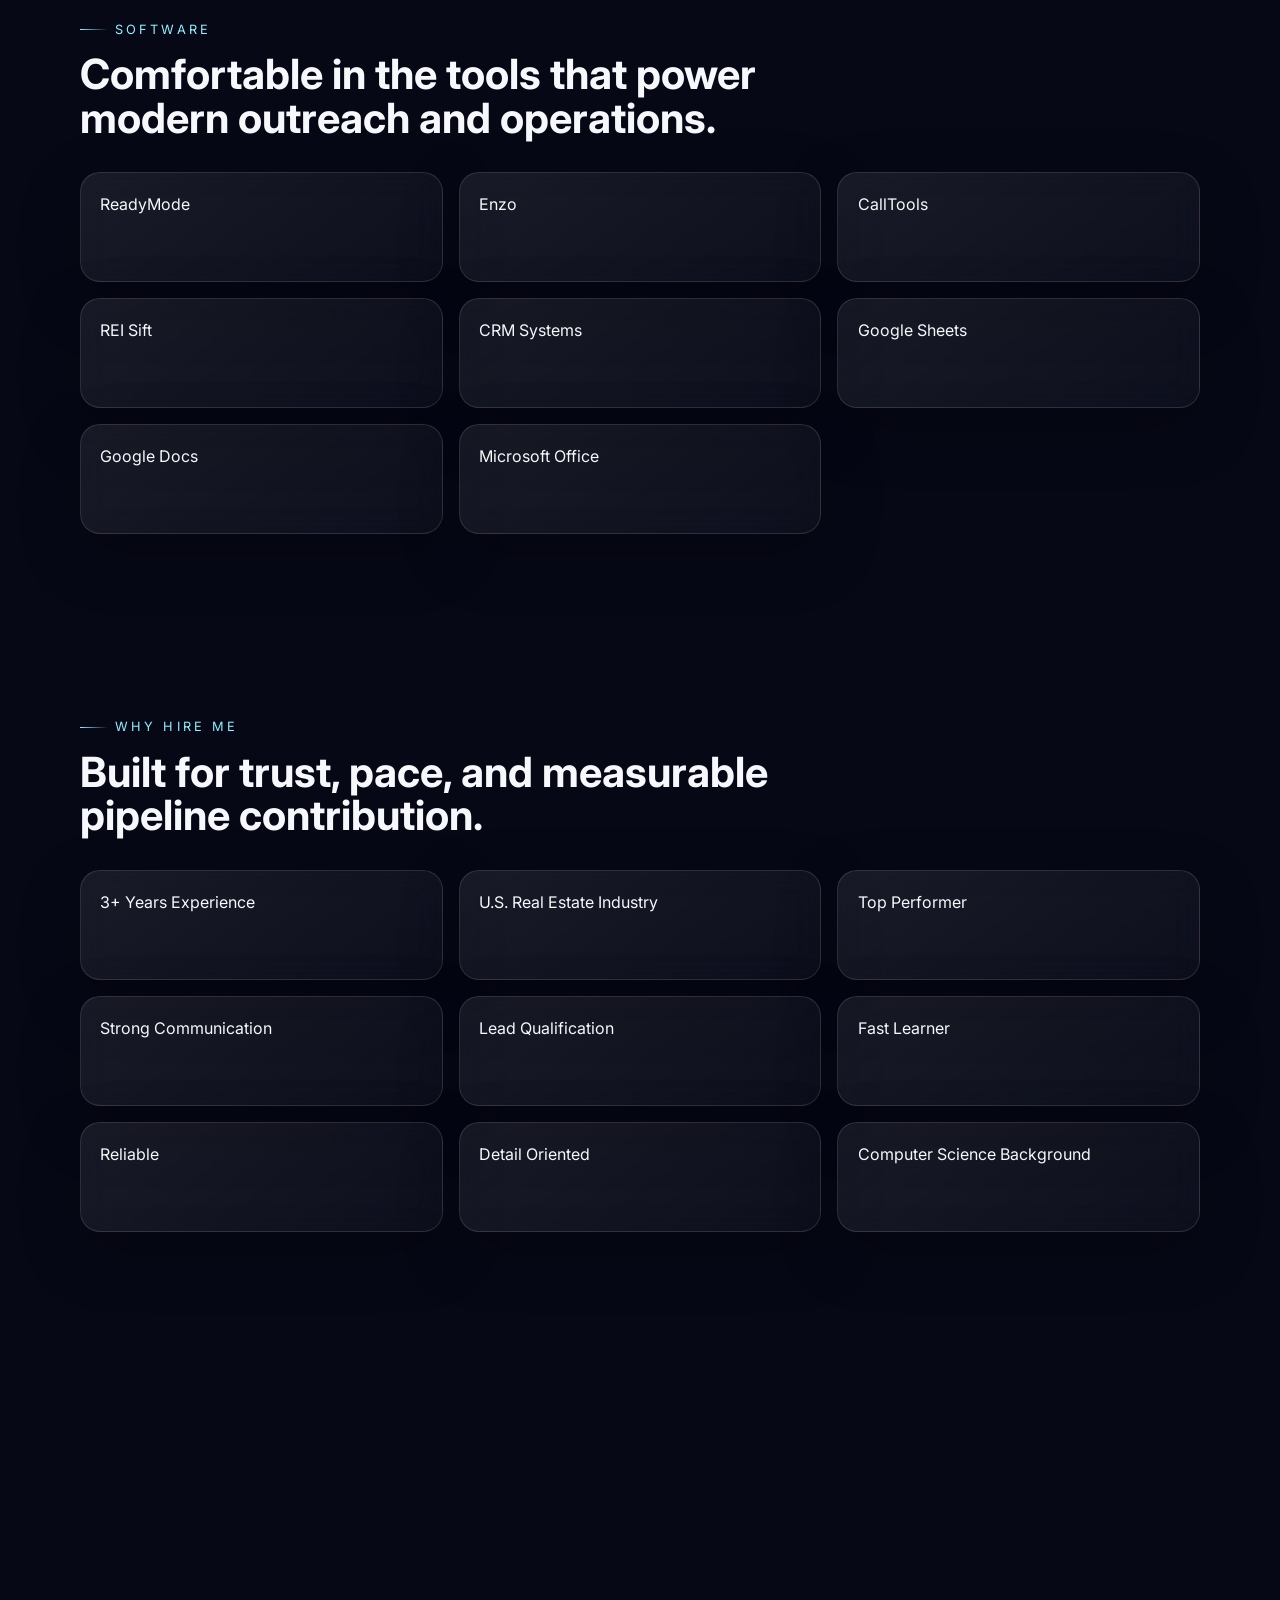
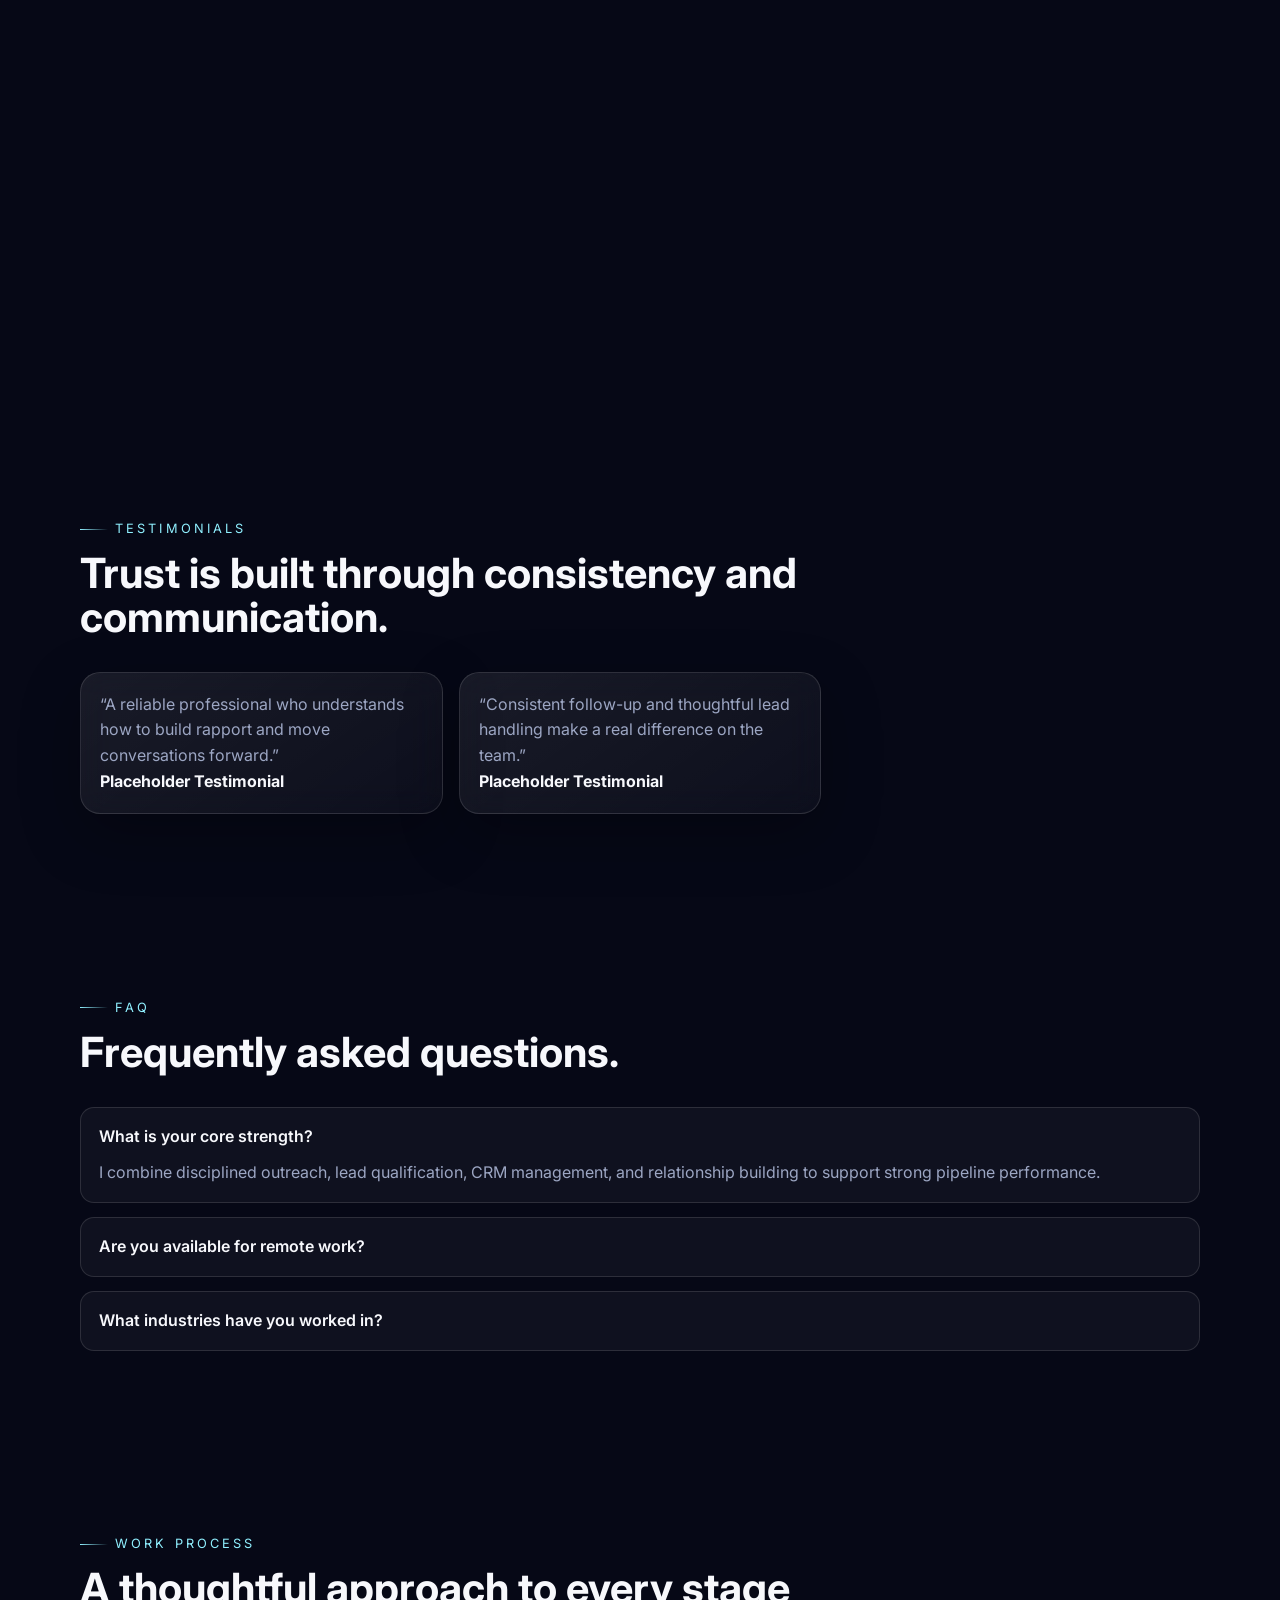
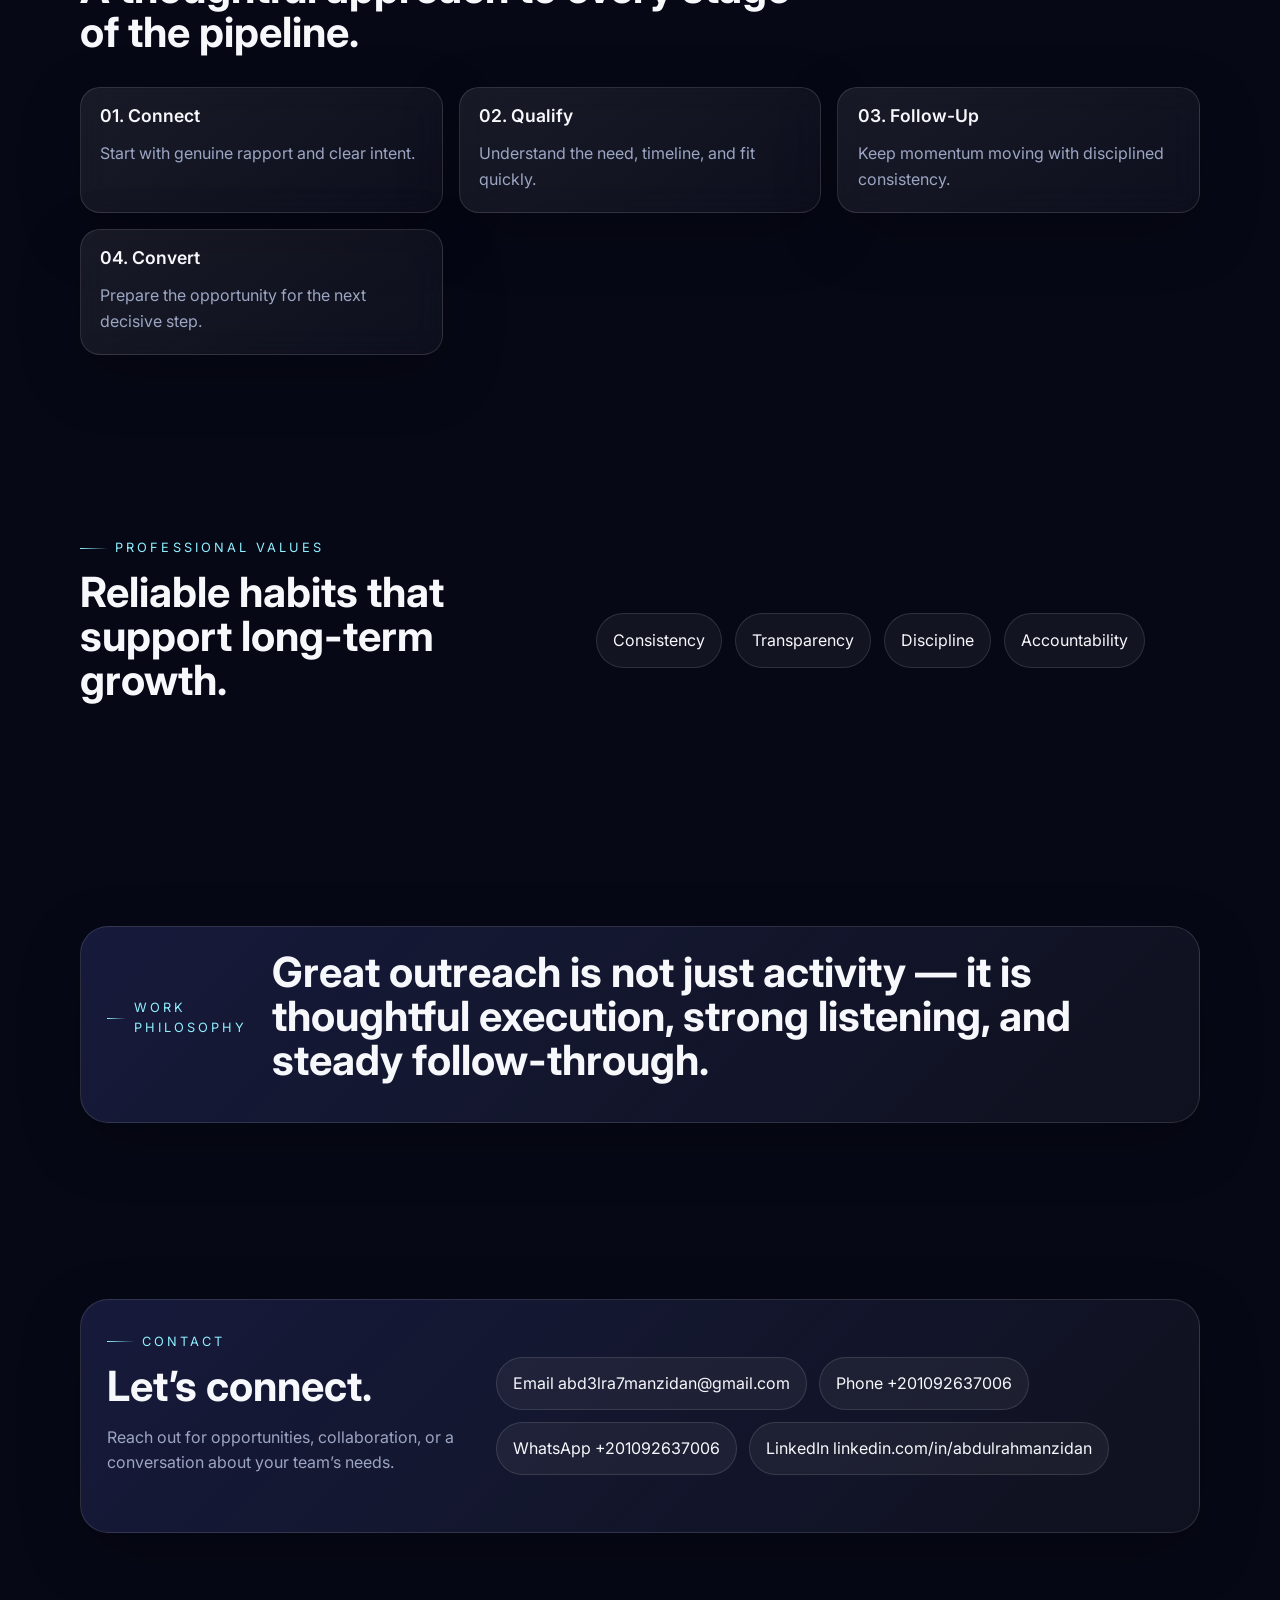
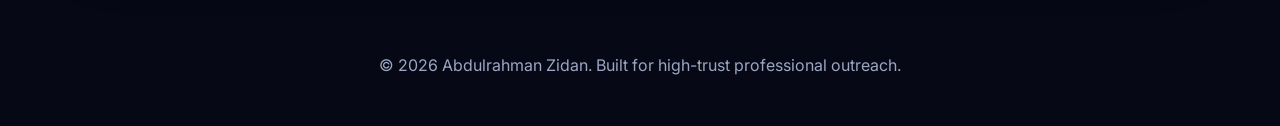
==== commit d12f38e9: "Format contact items with separate label and value" ====
--- a/index.html
+++ b/index.html
@@ -410,10 +410,22 @@
             <p>Reach out for opportunities, collaboration, or a conversation about your team’s needs.</p>
           </div>
           <div class="contact-list">
-            <a href="mailto:abd3lra7manzidan@gmail.com">Email: abd3lra7manzidan@gmail.com</a>
-            <a href="tel:+201092637006">Phone: +201092637006</a>
-            <a href="https://wa.me/201092637006" target="_blank" rel="noopener noreferrer">WhatsApp: +201092637006</a>
-            <a href="https://www.linkedin.com/in/abdulrahmanzidan/" target="_blank" rel="noopener noreferrer">LinkedIn: /abdulrahmanzidan</a>
+            <a href="mailto:abd3lra7manzidan@gmail.com">
+              <span class="contact-label">Email</span>
+              <span class="contact-value">abd3lra7manzidan@gmail.com</span>
+            </a>
+            <a href="tel:+201092637006">
+              <span class="contact-label">Phone</span>
+              <span class="contact-value">+201092637006</span>
+            </a>
+            <a href="https://wa.me/201092637006" target="_blank" rel="noopener noreferrer">
+              <span class="contact-label">WhatsApp</span>
+              <span class="contact-value">+201092637006</span>
+            </a>
+            <a href="https://www.linkedin.com/in/abdulrahmanzidan/" target="_blank" rel="noopener noreferrer">
+              <span class="contact-label">LinkedIn</span>
+              <span class="contact-value">linkedin.com/in/abdulrahmanzidan</span>
+            </a>
           </div>
         </div>
       </section>
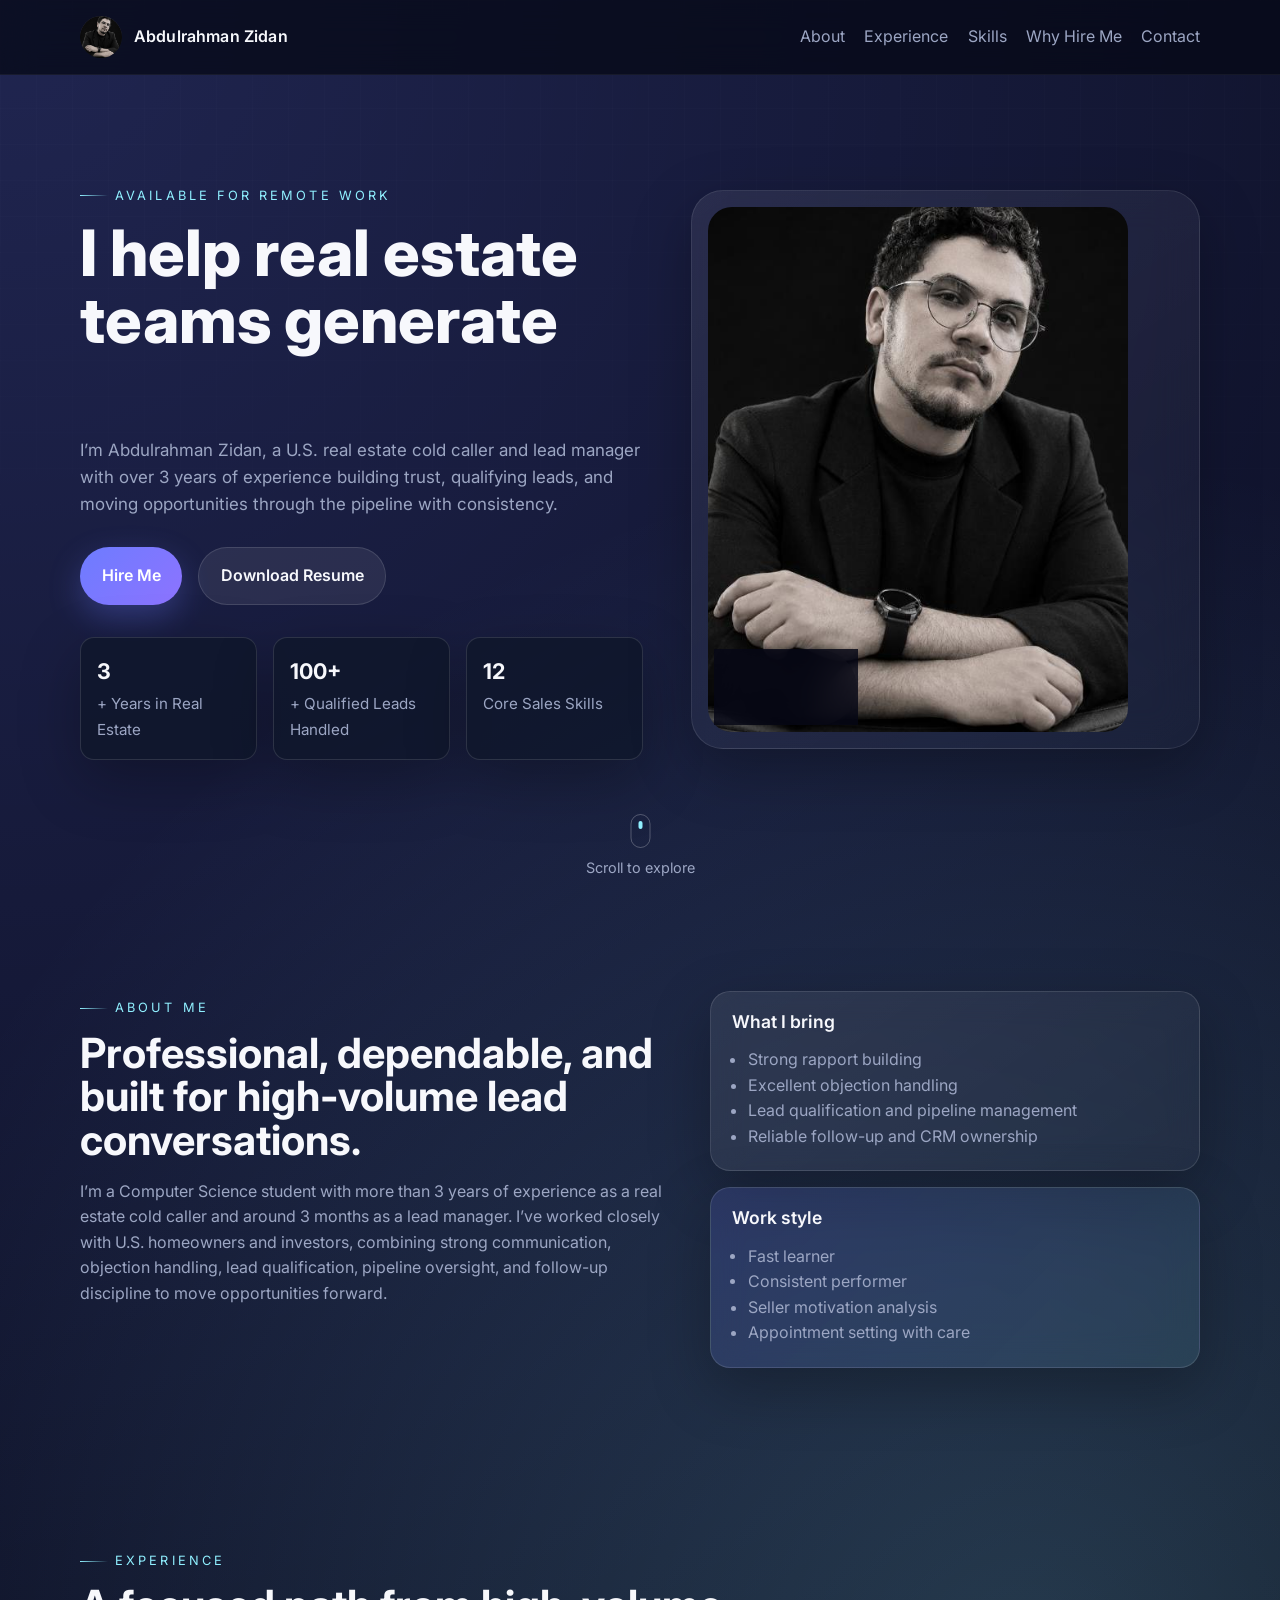
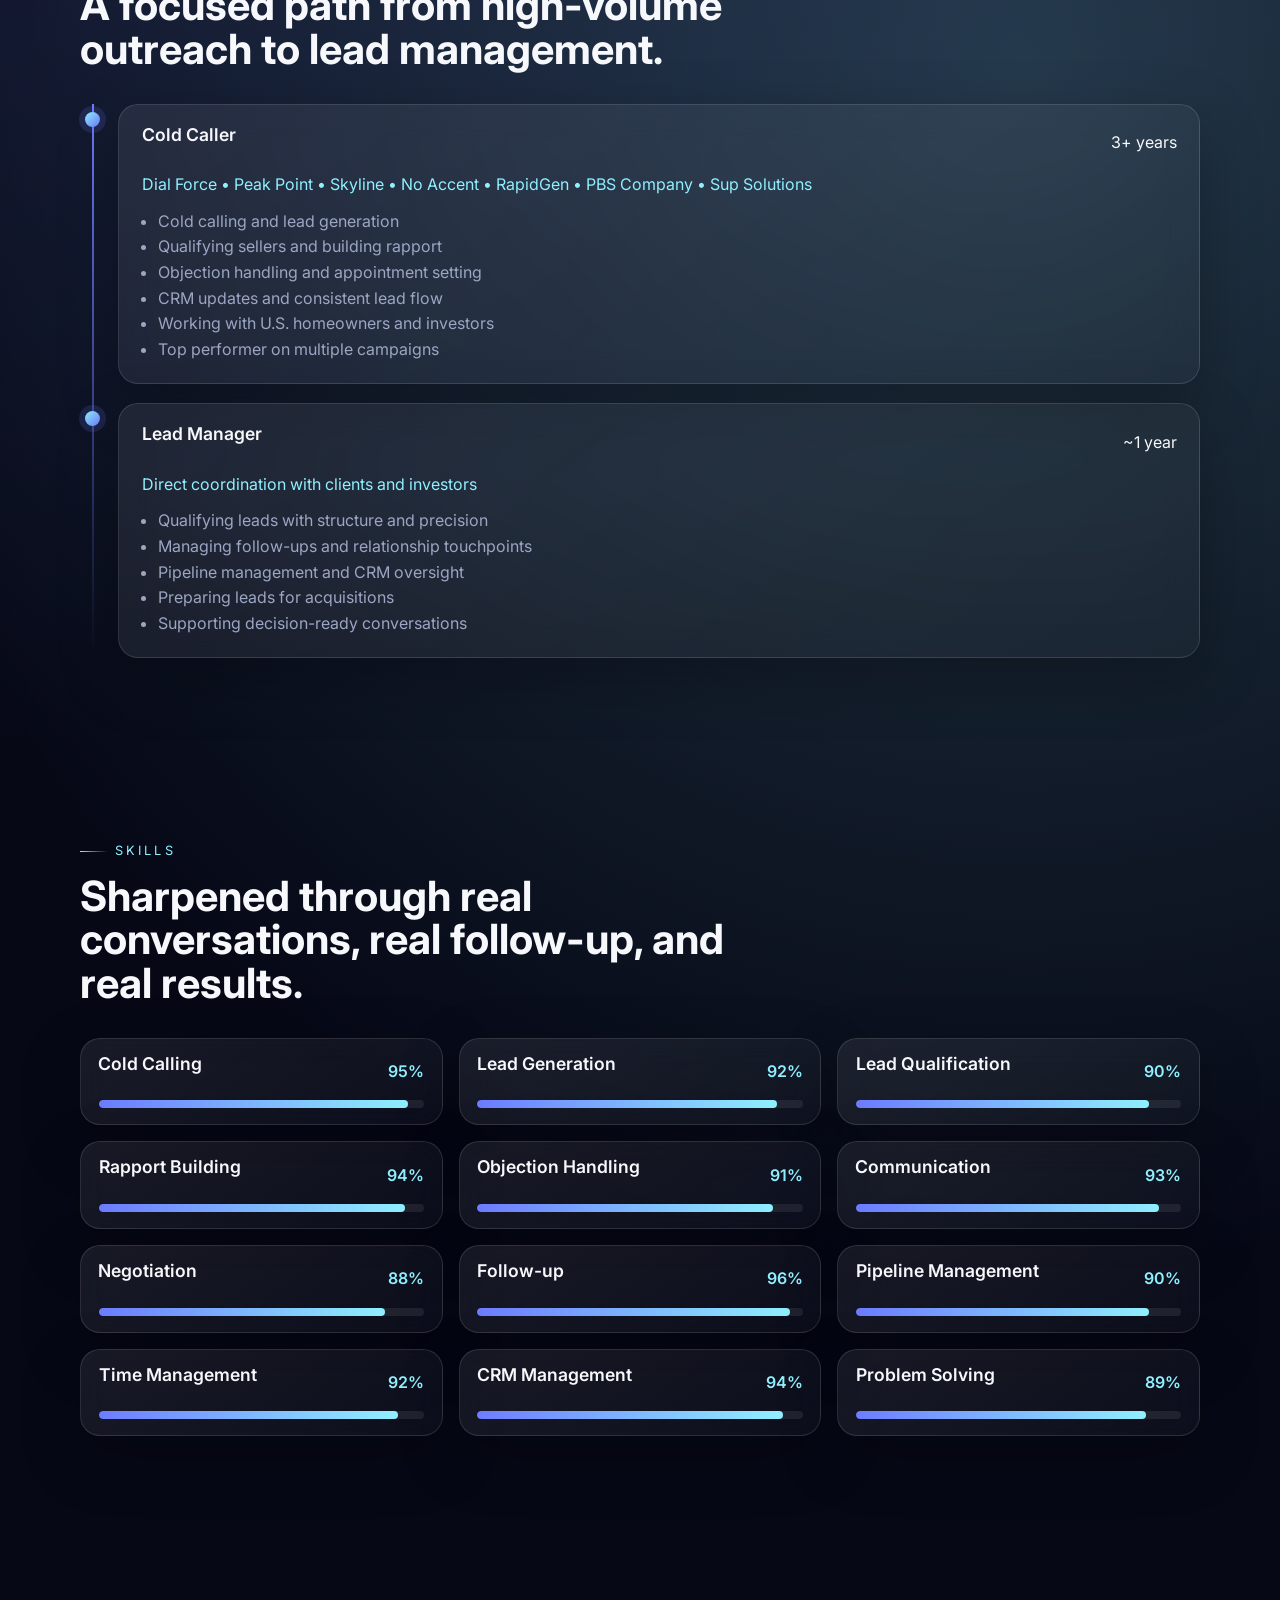
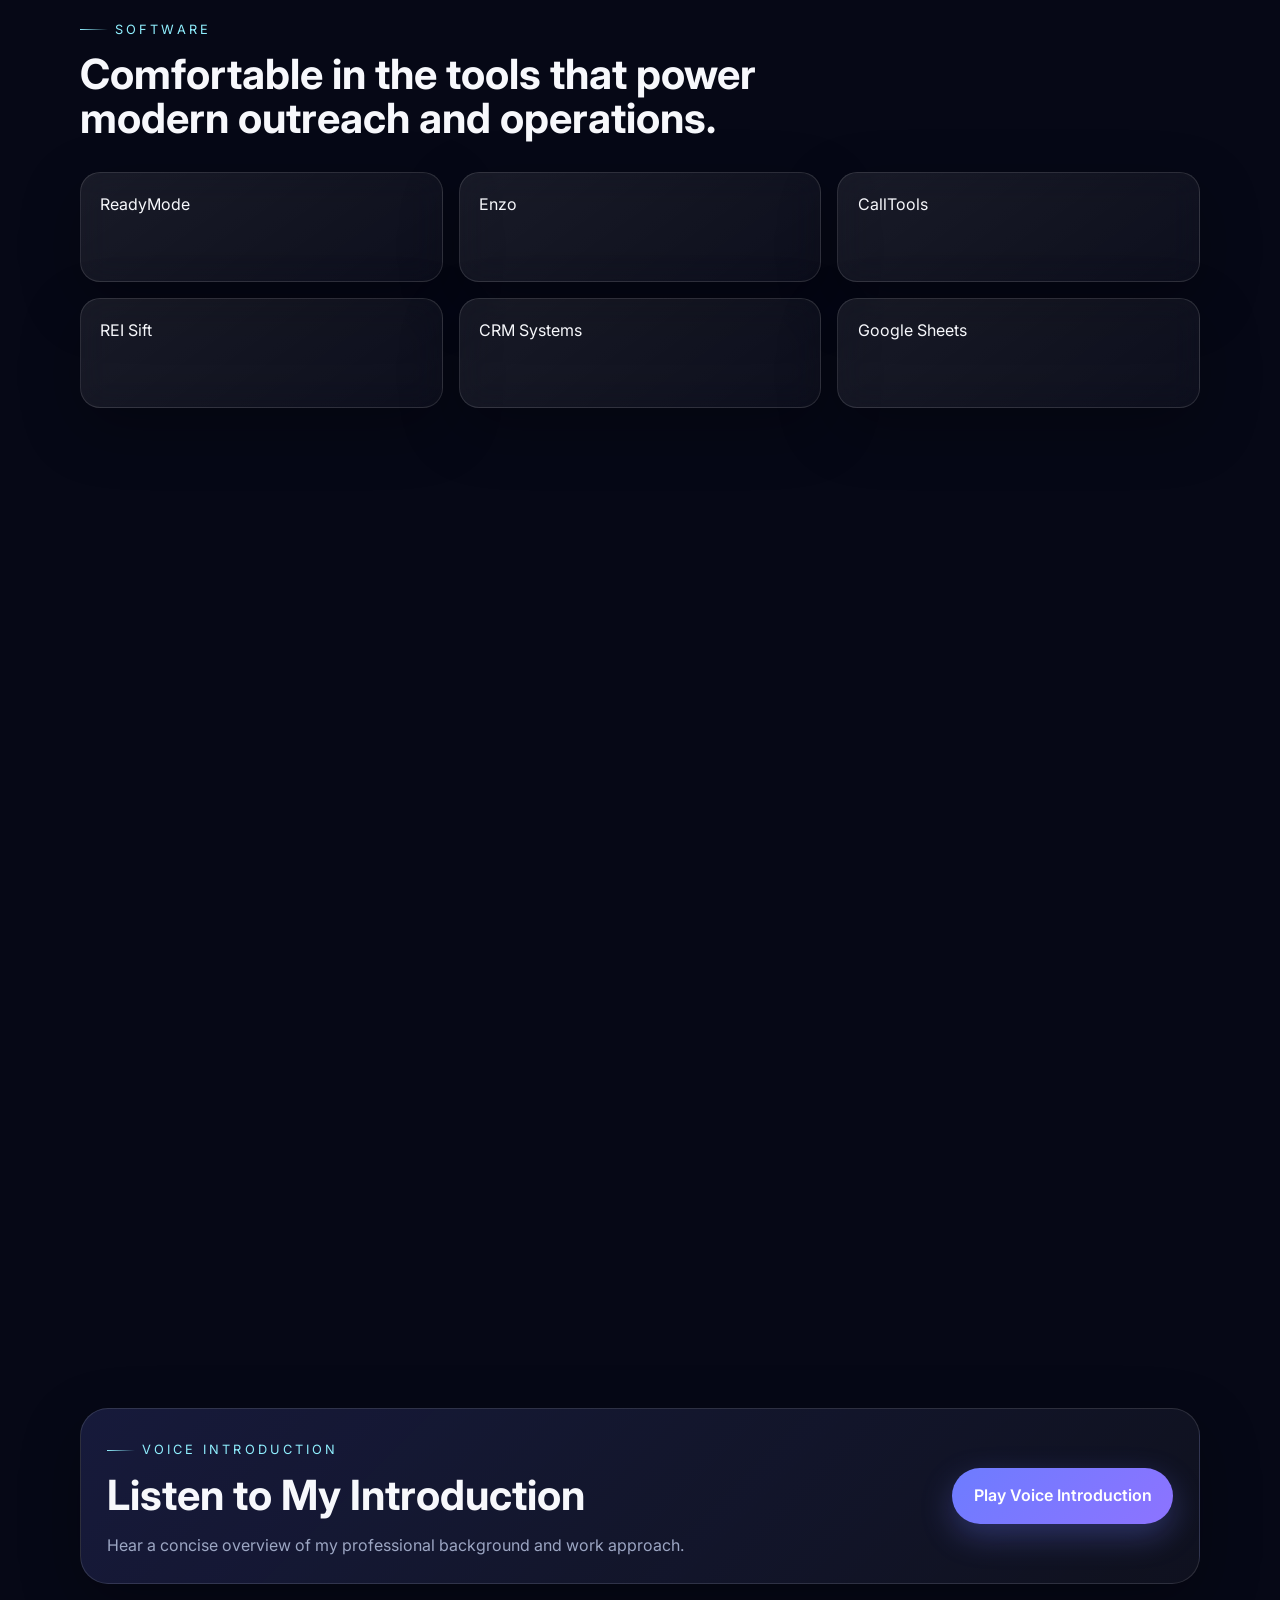
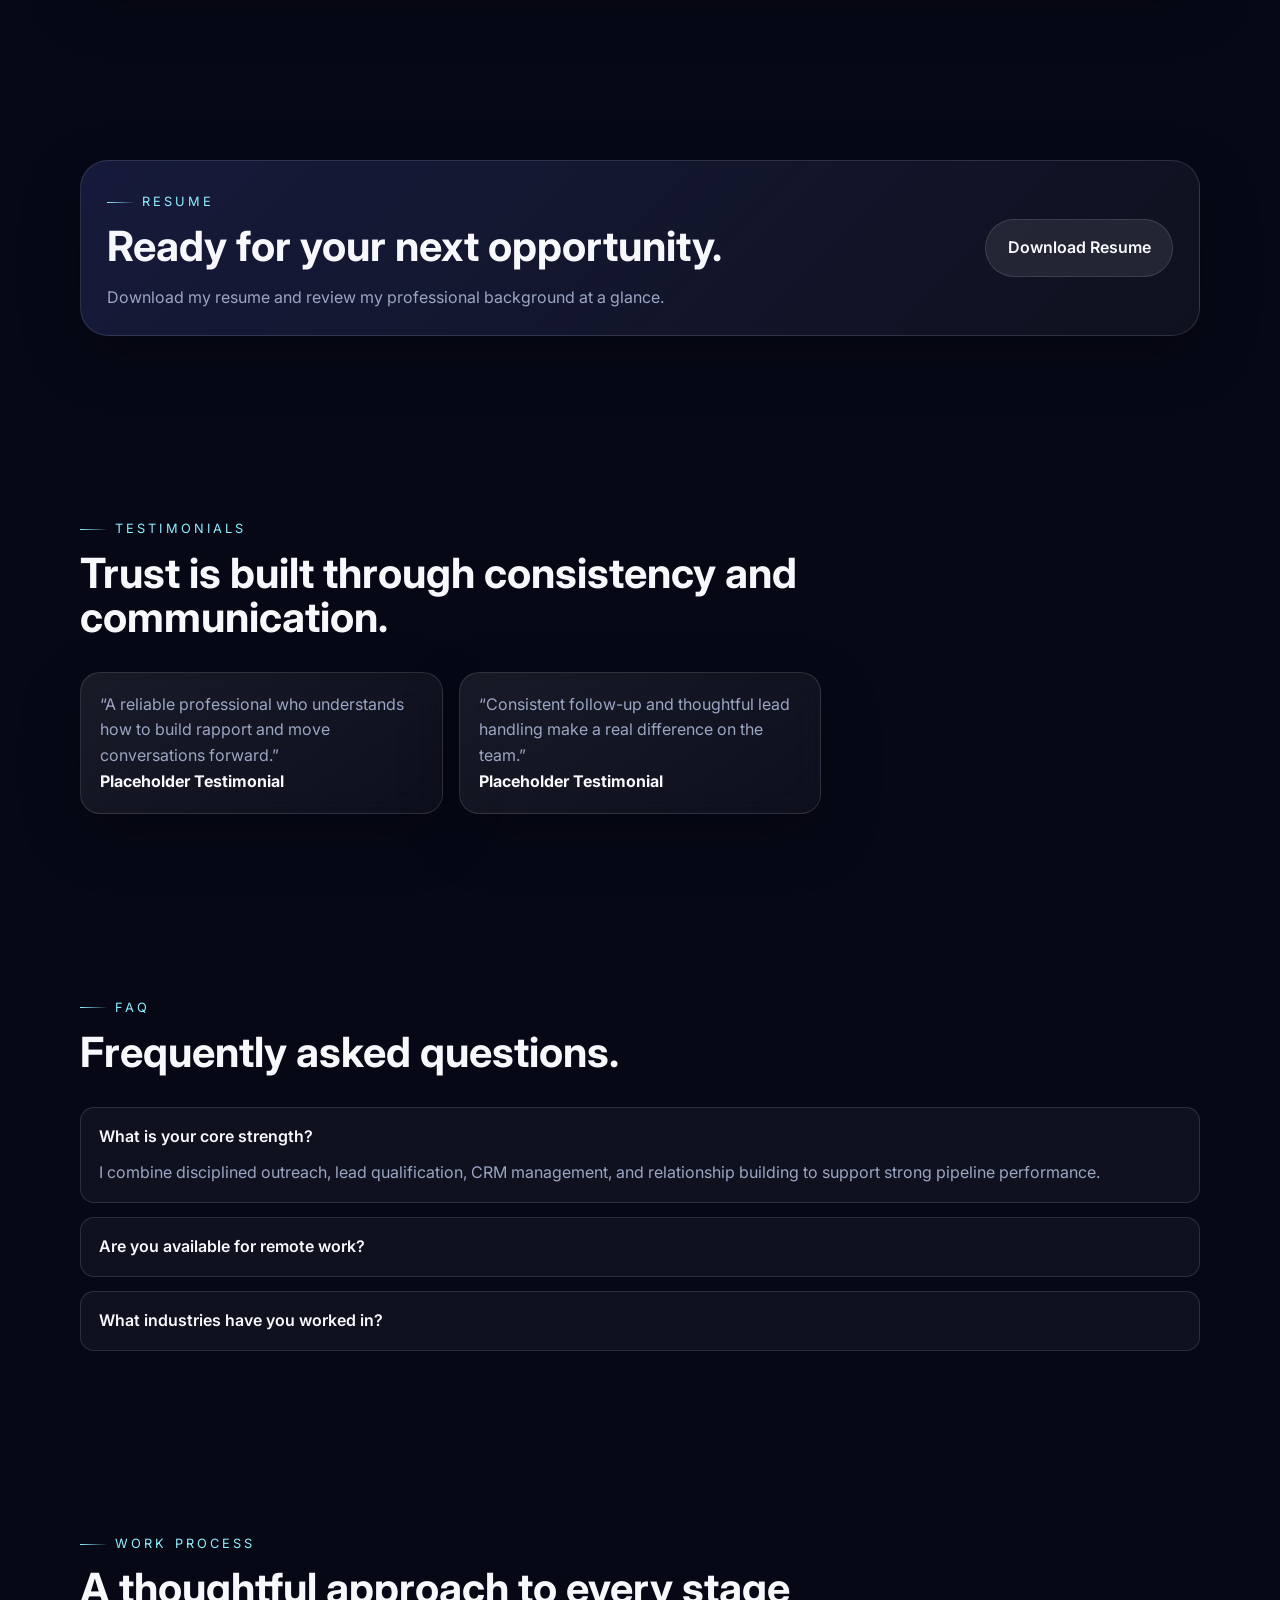
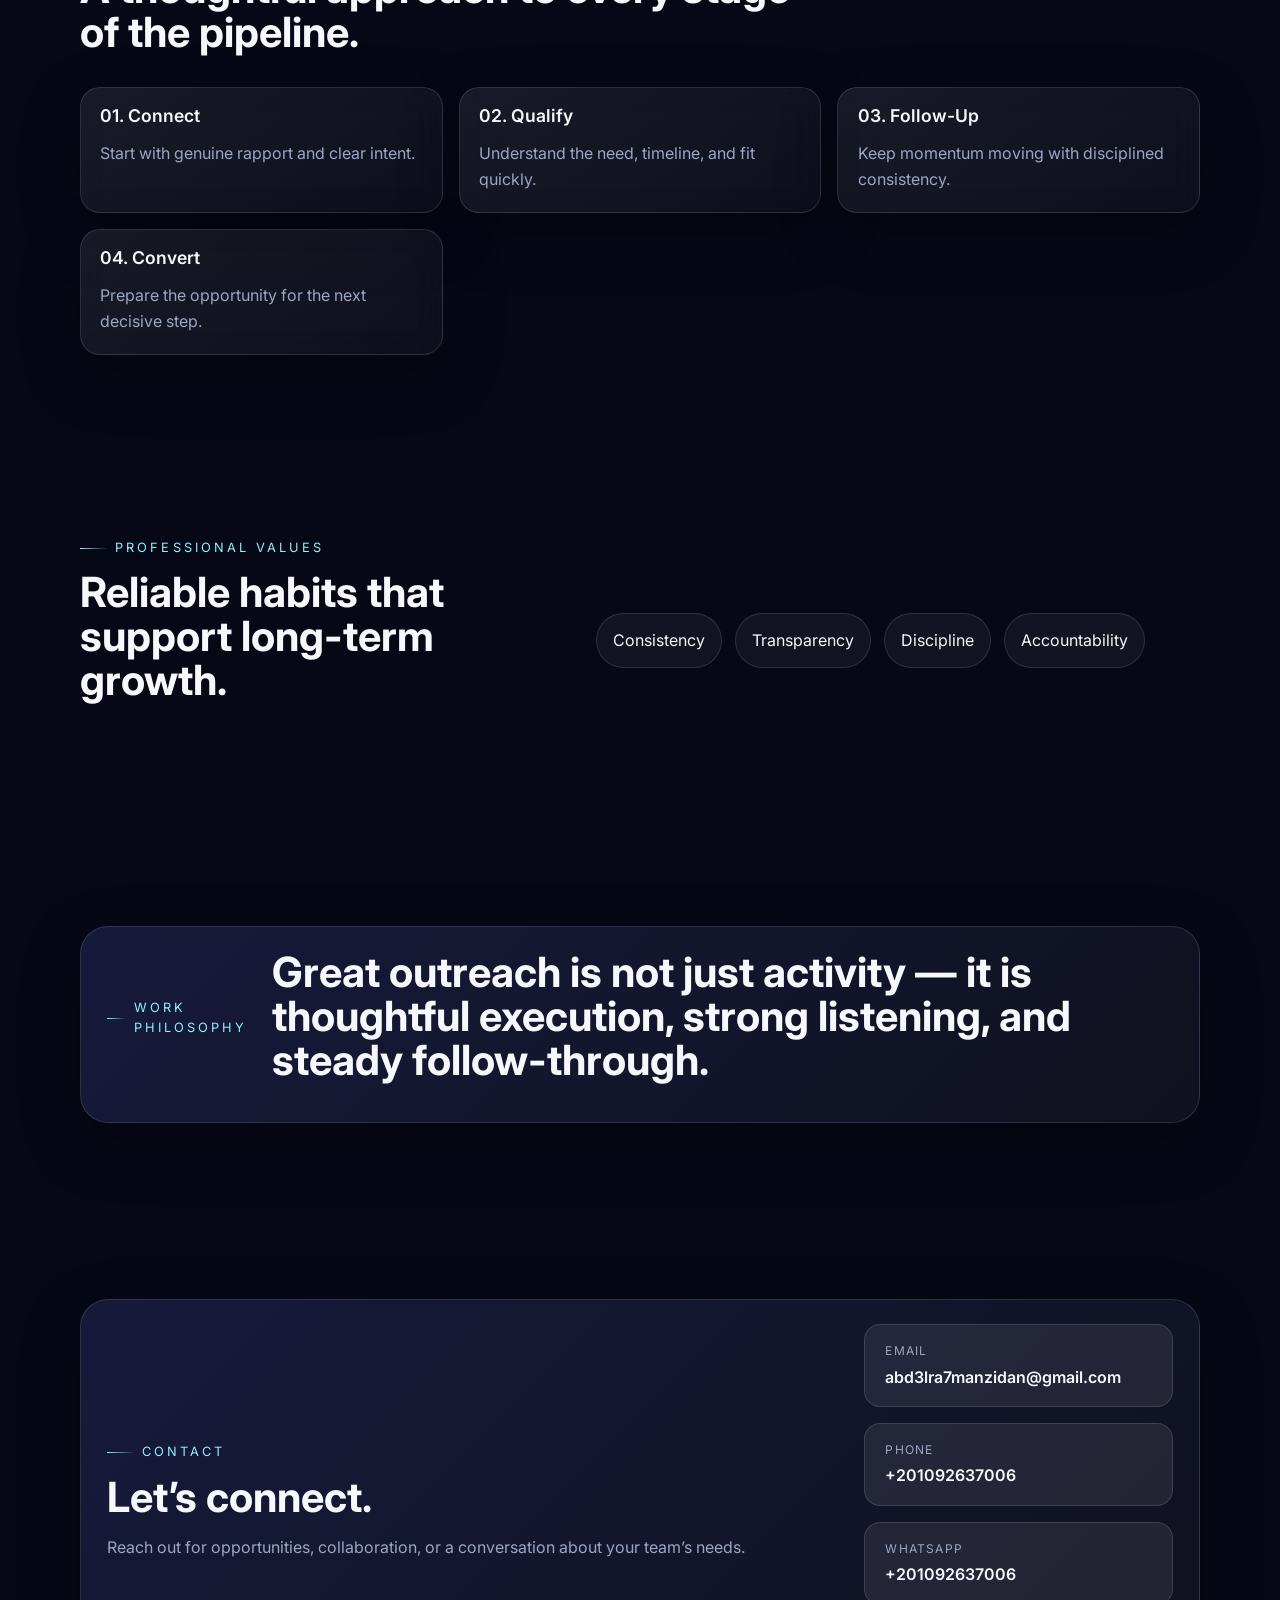
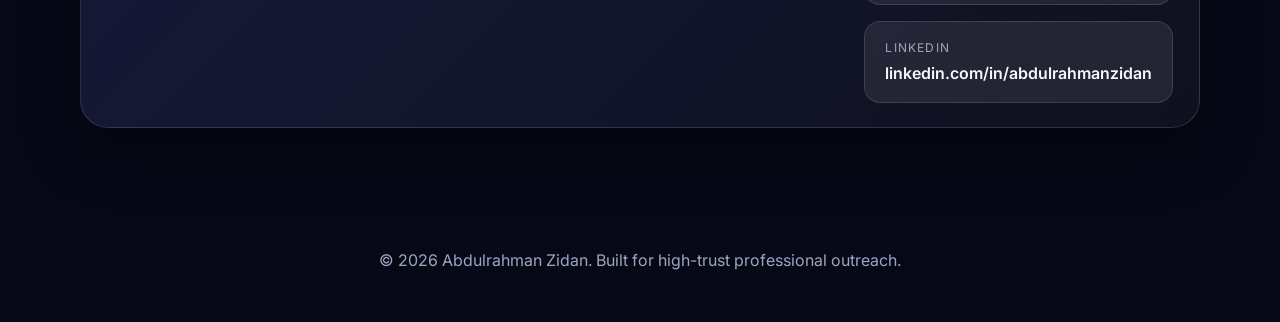
==== commit cd2295f6: "Use profile photo for header brand avatar" ====
--- a/index.html
+++ b/index.html
@@ -59,7 +59,7 @@
     <header class="site-header">
       <div class="container nav-shell">
         <a href="#hero" class="brand" aria-label="Home">
-          <span class="brand-mark">AZ</span>
+          <img class="brand-mark" src="assets/file.jpeg" alt="Abdulrahman Zidan" />
           <span class="brand-text">Abdulrahman Zidan</span>
         </a>
         <button class="nav-toggle" aria-label="Toggle menu" aria-expanded="false">
--- a/style.css
+++ b/style.css
@@ -143,10 +143,9 @@
 .brand-mark {
   width: 42px;
   height: 42px;
-  display: grid;
-  place-items: center;
-  background: linear-gradient(135deg, var(--primary), var(--accent));
   border-radius: 50%;
+  object-fit: cover;
+  display: block;
   box-shadow: inset 0 1px 0 rgba(255,255,255,0.2);
 }
 
@@ -539,16 +538,38 @@
 }
 
 .contact-list {
-  display: flex;
-  flex-wrap: wrap;
-  gap: 0.75rem;
+  display: grid;
+  grid-template-columns: repeat(auto-fit, minmax(220px, 1fr));
+  gap: 1rem;
 }
 
 .contact-list a {
-  padding: 0.8rem 1rem;
-  border-radius: 999px;
-  background: rgba(255,255,255,0.05);
-  border: 1px solid var(--line);
+  display: grid;
+  gap: 0.25rem;
+  padding: 1rem 1.25rem;
+  border-radius: 1rem;
+  background: rgba(255,255,255,0.08);
+  border: 1px solid rgba(255,255,255,0.12);
+  text-align: left;
+  color: inherit;
+}
+
+.contact-list a:hover {
+  background: rgba(255,255,255,0.12);
+}
+
+.contact-label {
+  font-size: 0.75rem;
+  letter-spacing: 0.1em;
+  text-transform: uppercase;
+  color: var(--muted);
+}
+
+.contact-value {
+  font-size: 1rem;
+  font-weight: 600;
+  color: var(--text);
+  word-break: break-word;
 }
 
 .site-footer {
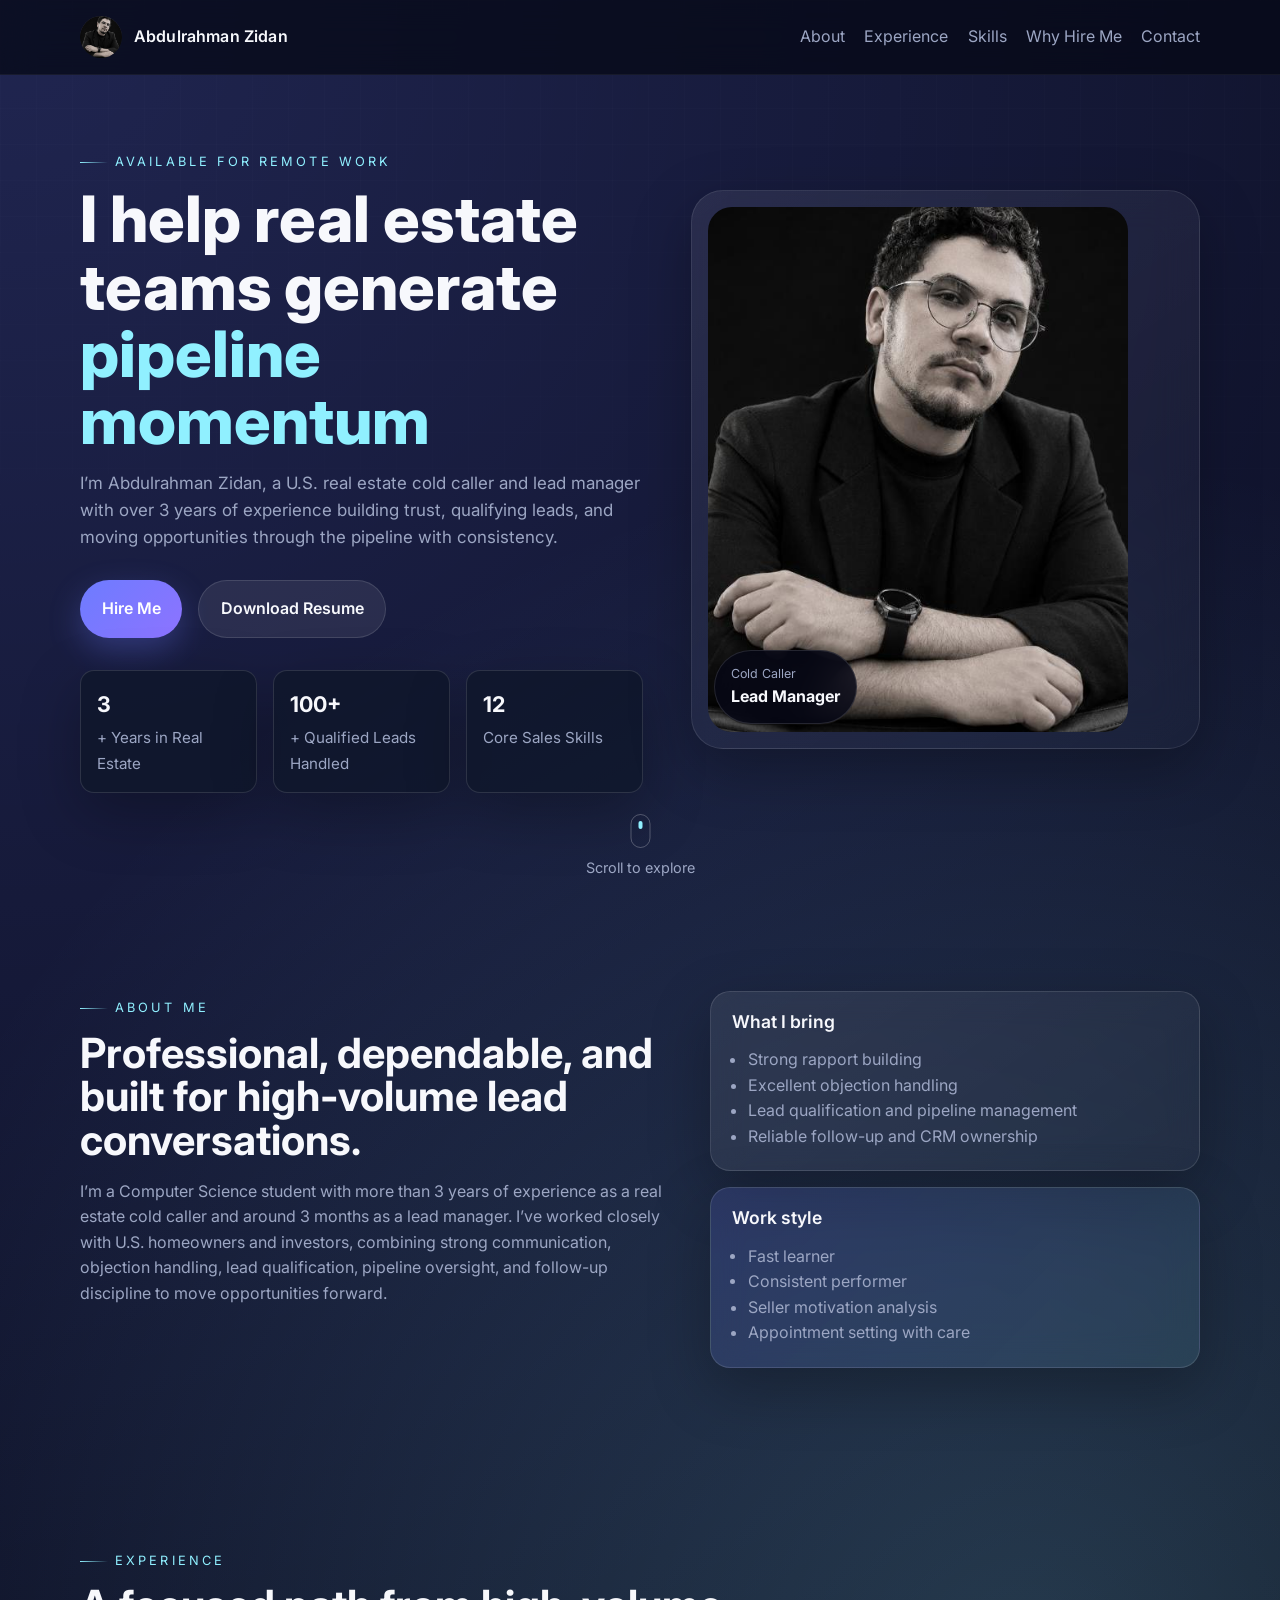
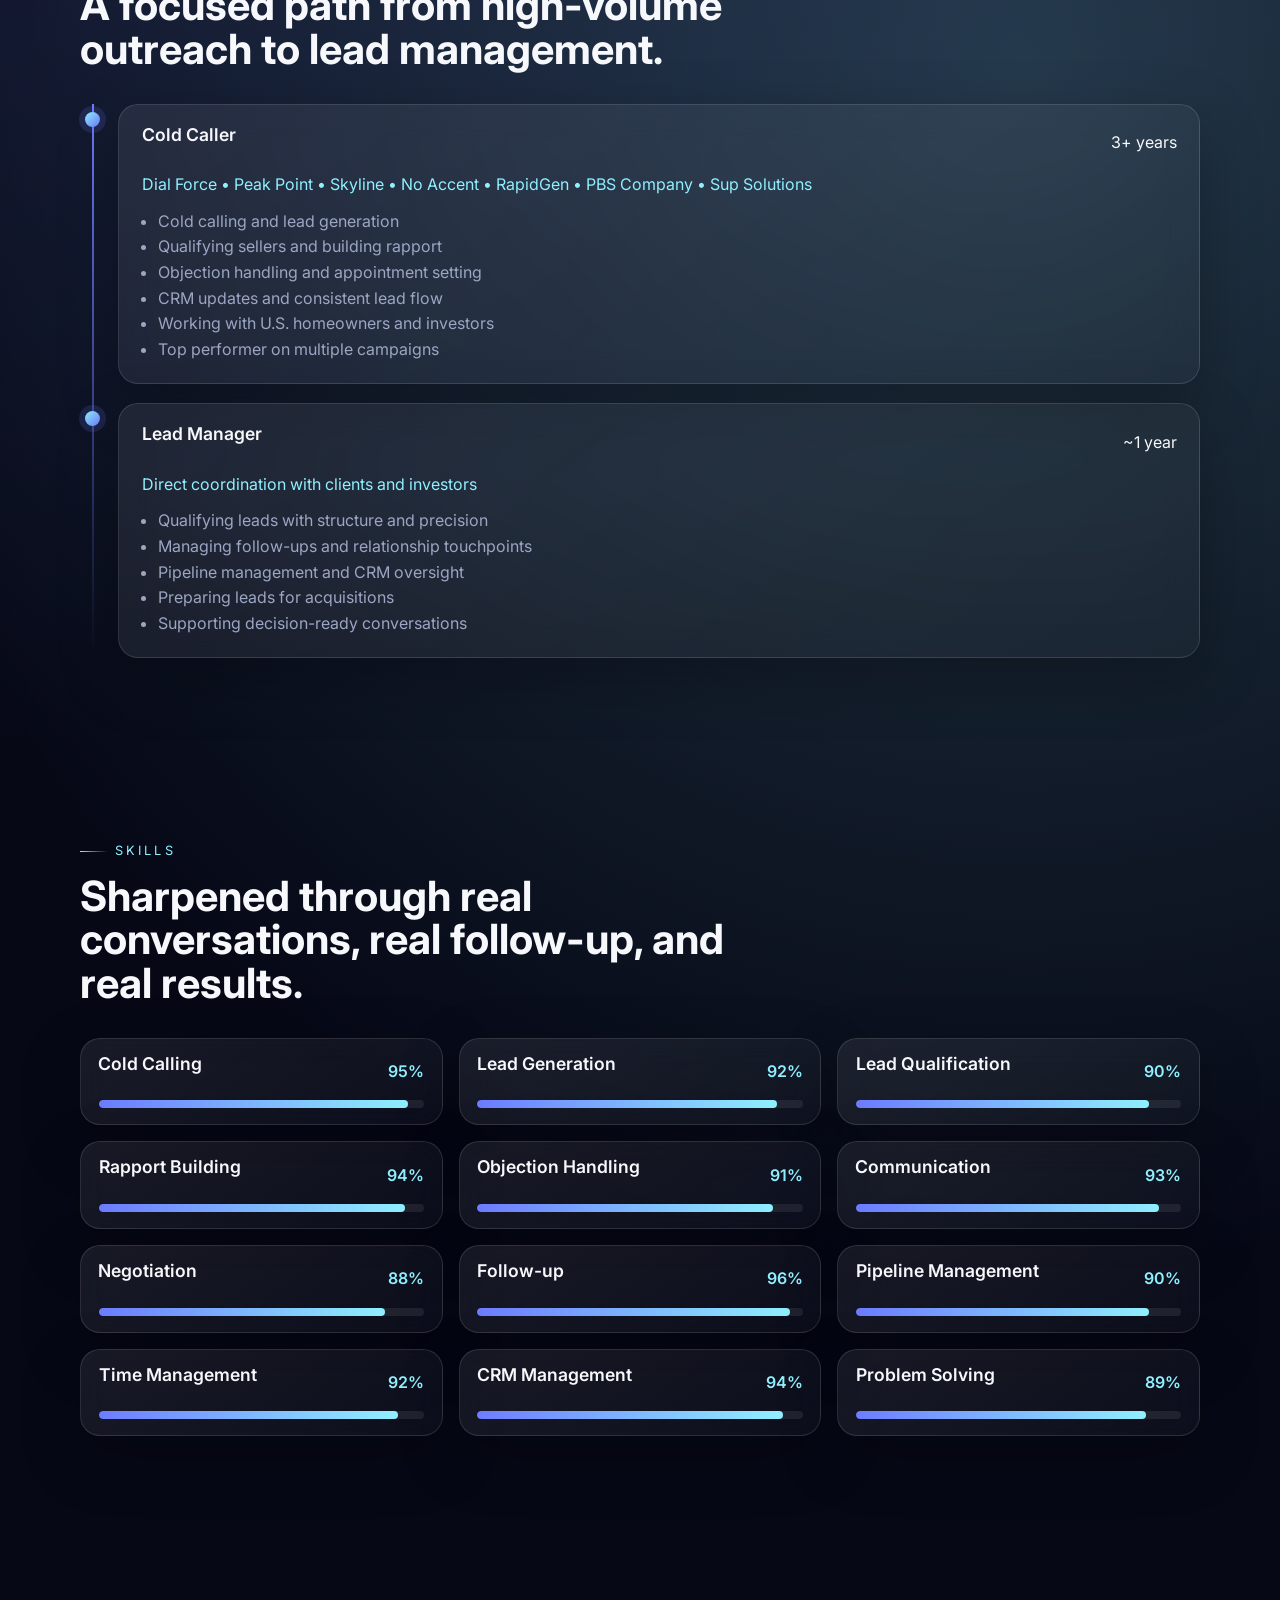
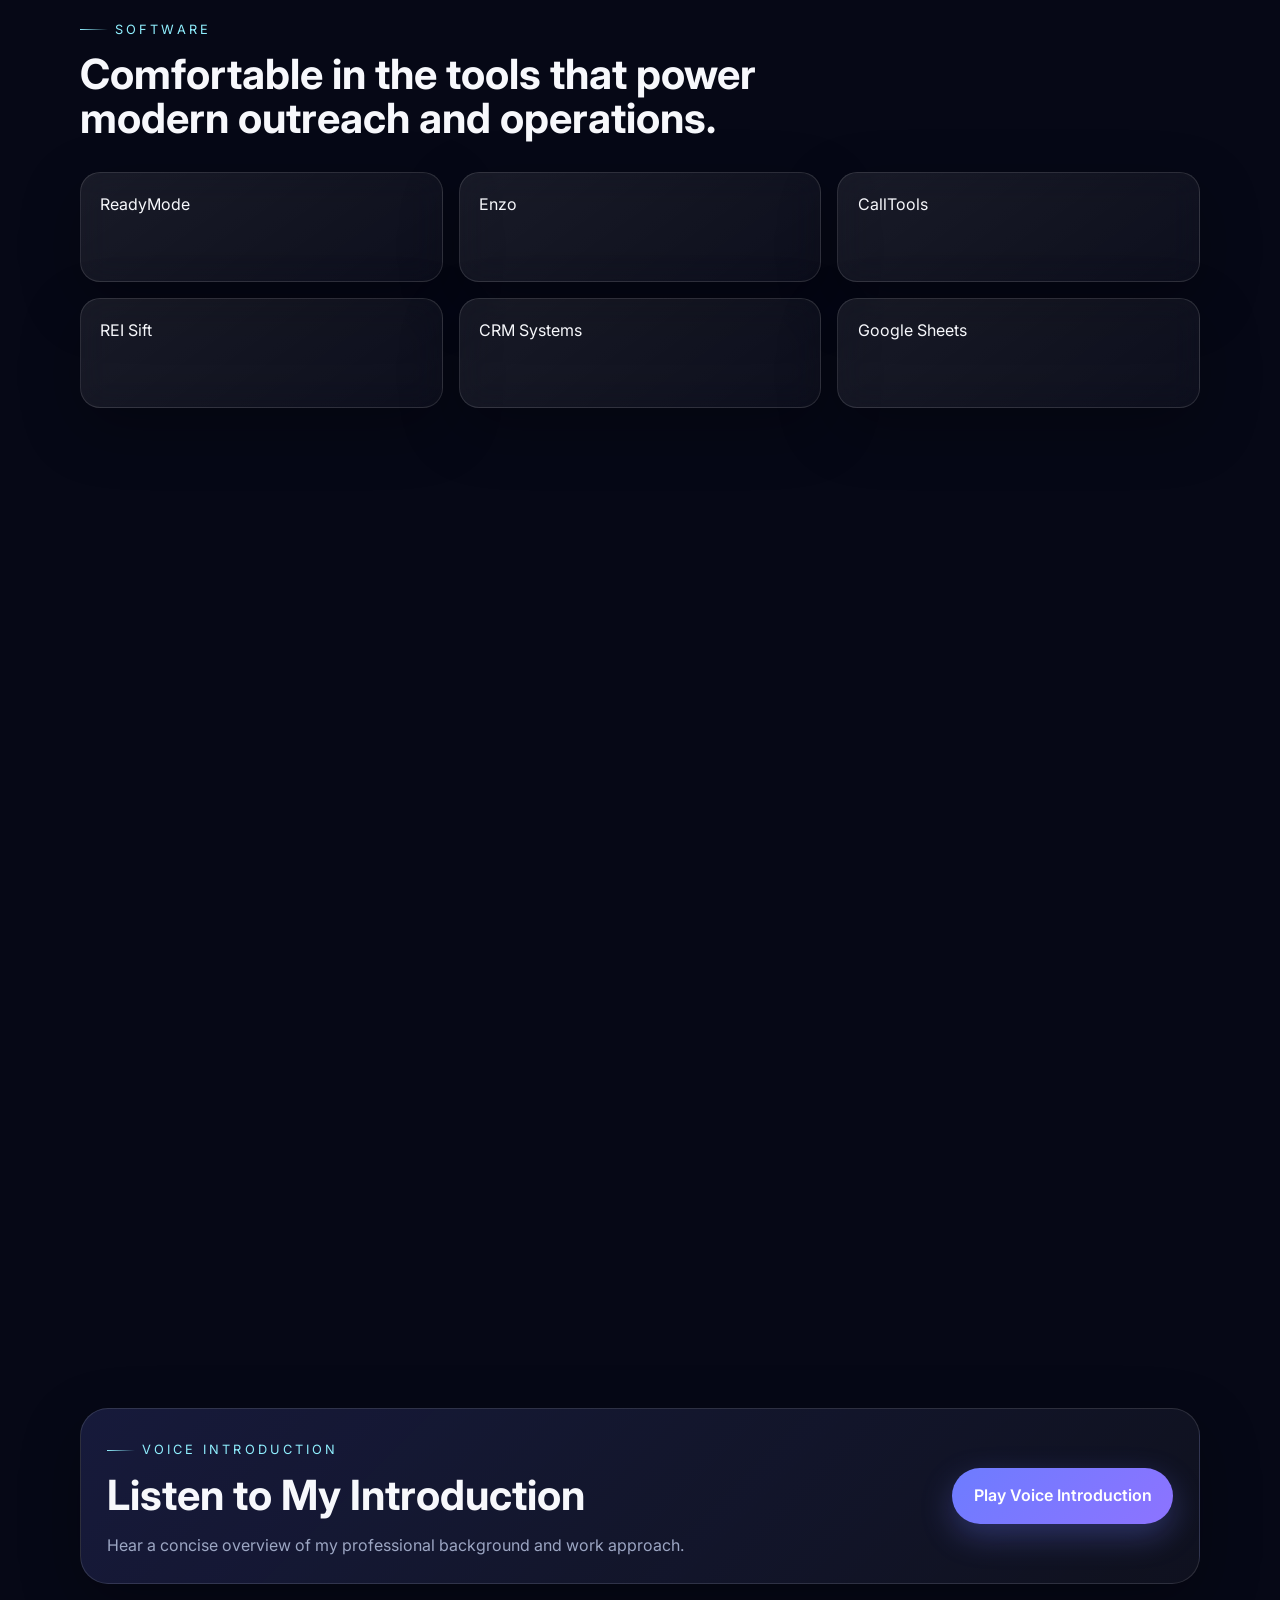
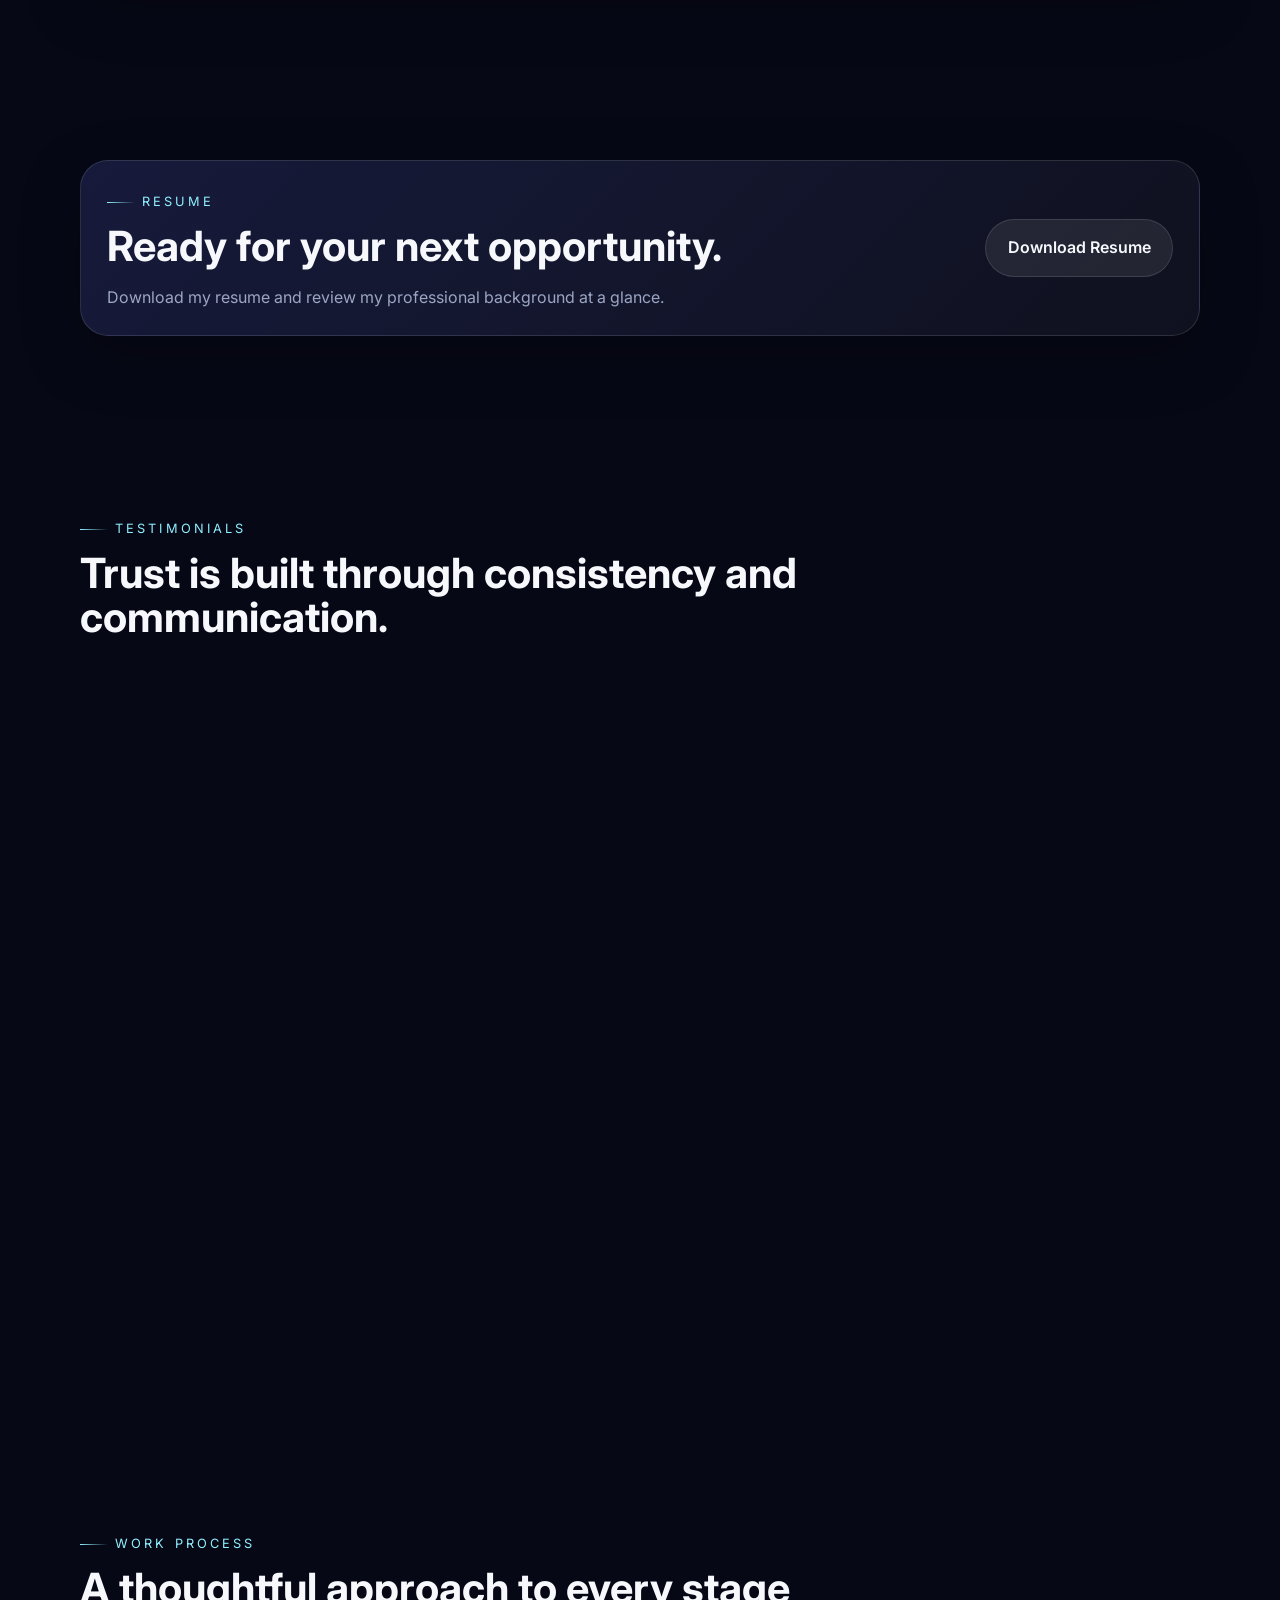
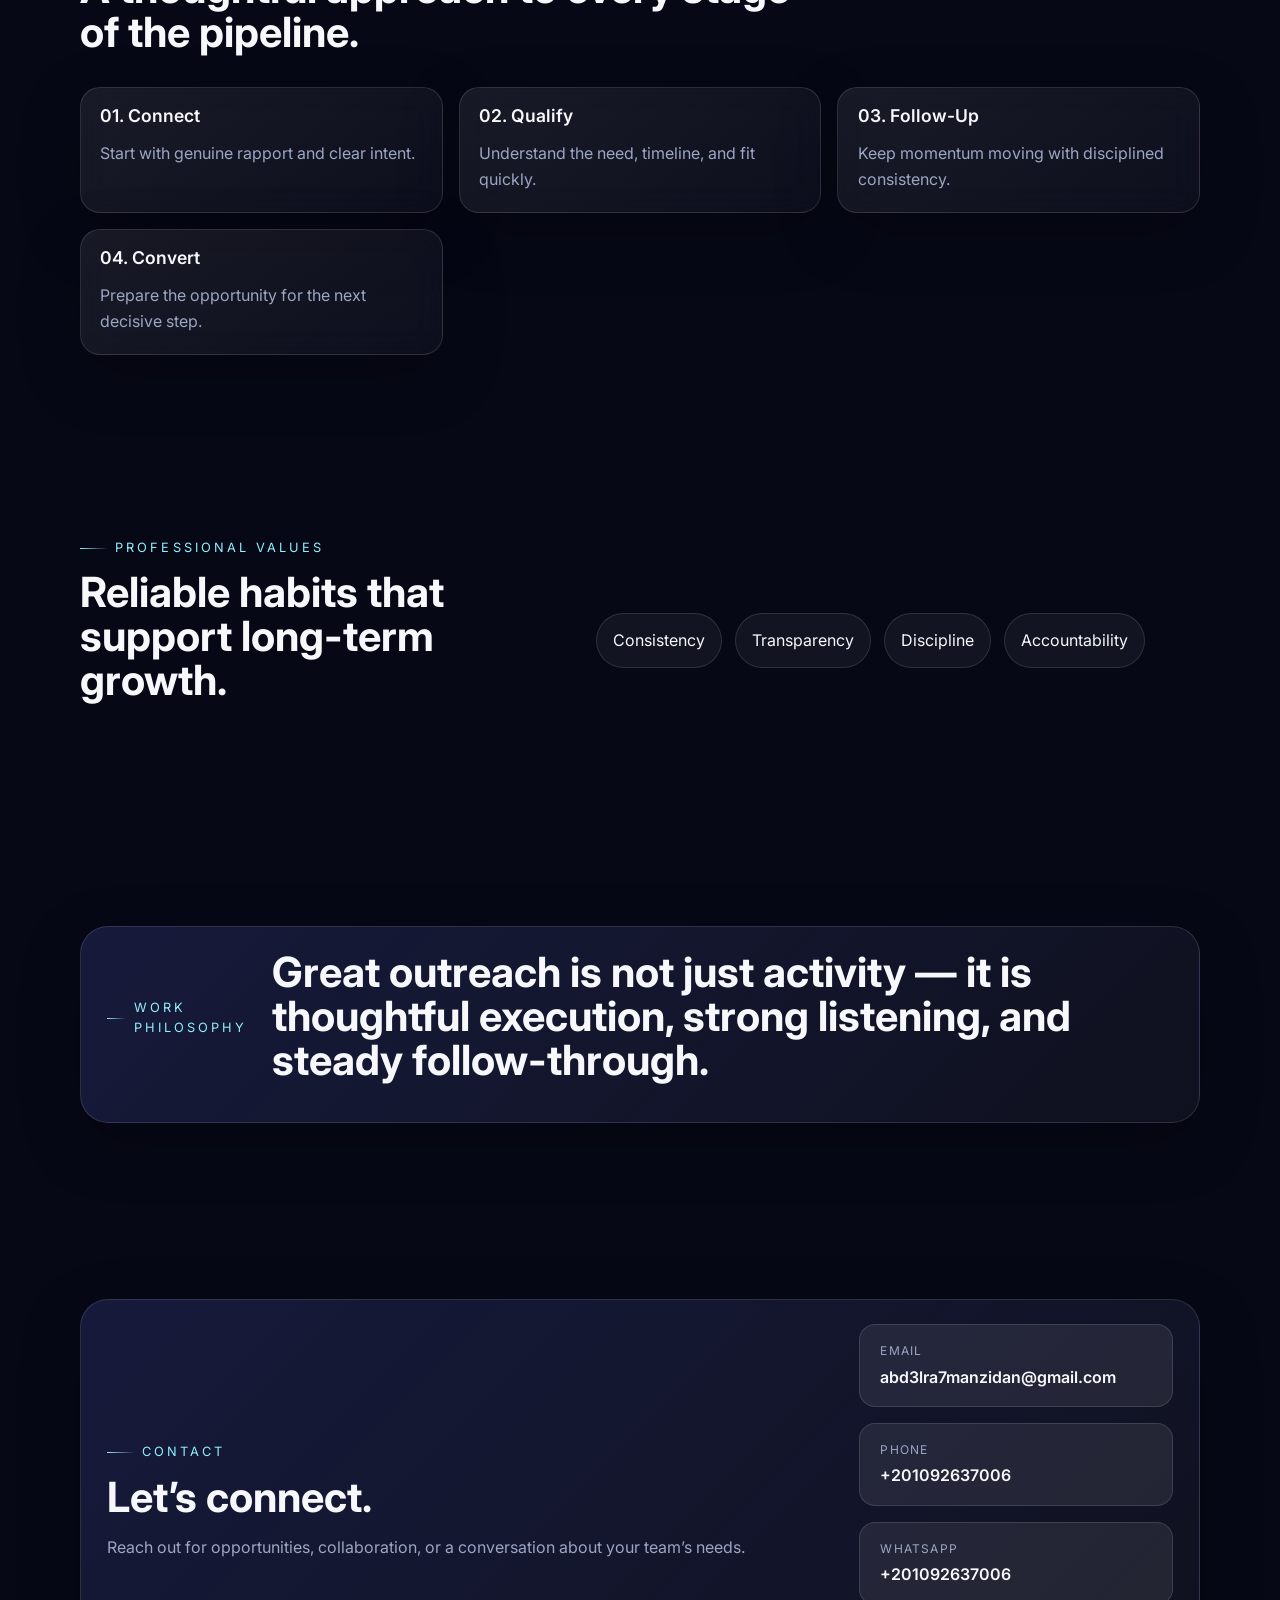
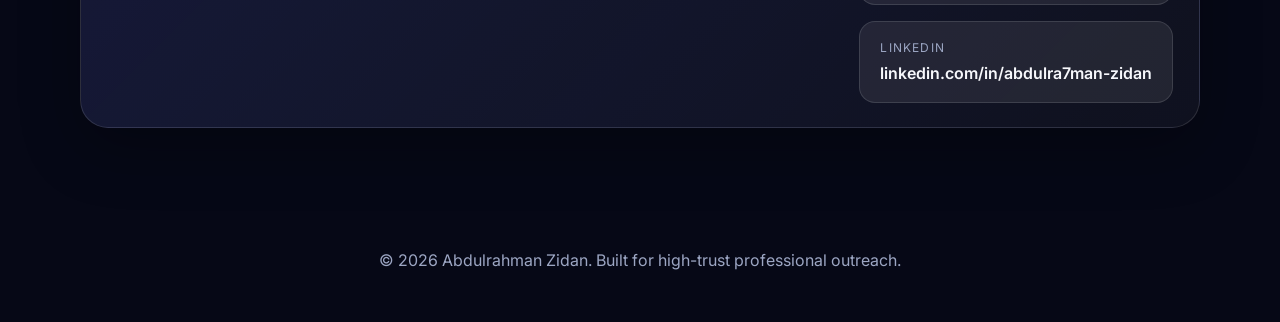
==== commit 9f8e6ded: "Update voice introduction link and LinkedIn profile" ====
--- a/index.html
+++ b/index.html
@@ -21,7 +21,8 @@
     <meta name="twitter:title" content="Abdulrahman Zidan | Real Estate Cold Caller & Lead Manager" />
     <meta name="twitter:description" content="Premium portfolio website for Abdulrahman Zidan, a U.S. real estate cold caller and lead manager." />
     <meta name="twitter:image" content="https://zidmatrex.github.io/Protofilio/assets/file.jpeg" />
-    <link rel="icon" type="image/svg+xml" href="assets/favicon.svg" />
+    <link rel="icon" type="image/jpeg" href="assets/file.jpeg" />
+    <link rel="apple-touch-icon" href="assets/file.jpeg" />
     <link rel="preconnect" href="https://fonts.googleapis.com" />
     <link rel="preconnect" href="https://fonts.gstatic.com" crossorigin />
     <link
@@ -308,7 +309,7 @@
             <h2>Listen to My Introduction</h2>
             <p>Hear a concise overview of my professional background and work approach.</p>
           </div>
-          <a href="https://voca.ro/1fdSPNkwau36" target="_blank" rel="noopener noreferrer" class="btn btn-primary">Play Voice Introduction</a>
+          <a href="https://voca.ro/1fkEQqwvLeaj" target="_blank" rel="noopener noreferrer" class="btn btn-primary">Play Voice Introduction</a>
         </div>
       </section>
 
@@ -422,9 +423,9 @@
               <span class="contact-label">WhatsApp</span>
               <span class="contact-value">+201092637006</span>
             </a>
-            <a href="https://www.linkedin.com/in/abdulrahmanzidan/" target="_blank" rel="noopener noreferrer">
+            <a href="https://www.linkedin.com/in/abdulra7man-zidan/" target="_blank" rel="noopener noreferrer">
               <span class="contact-label">LinkedIn</span>
-              <span class="contact-value">linkedin.com/in/abdulrahmanzidan</span>
+              <span class="contact-value">linkedin.com/in/abdulra7man-zidan</span>
             </a>
           </div>
         </div>
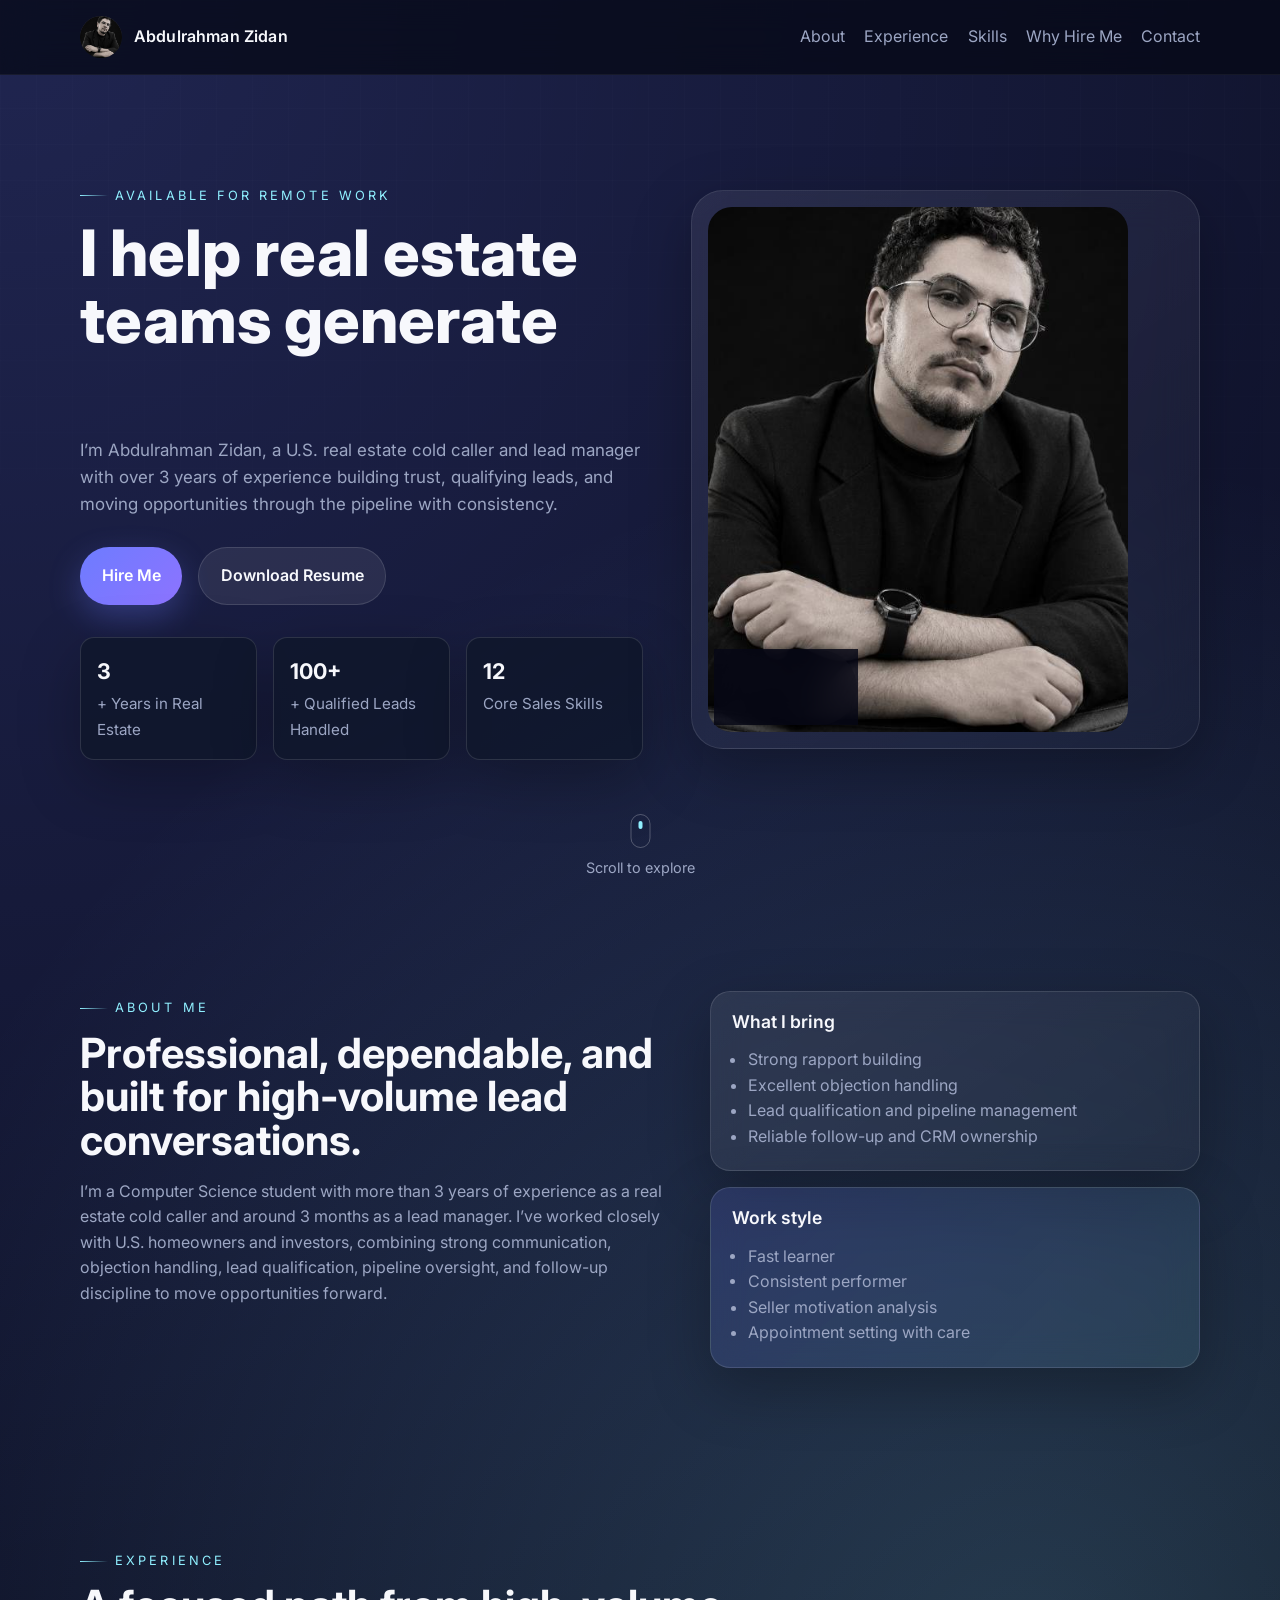
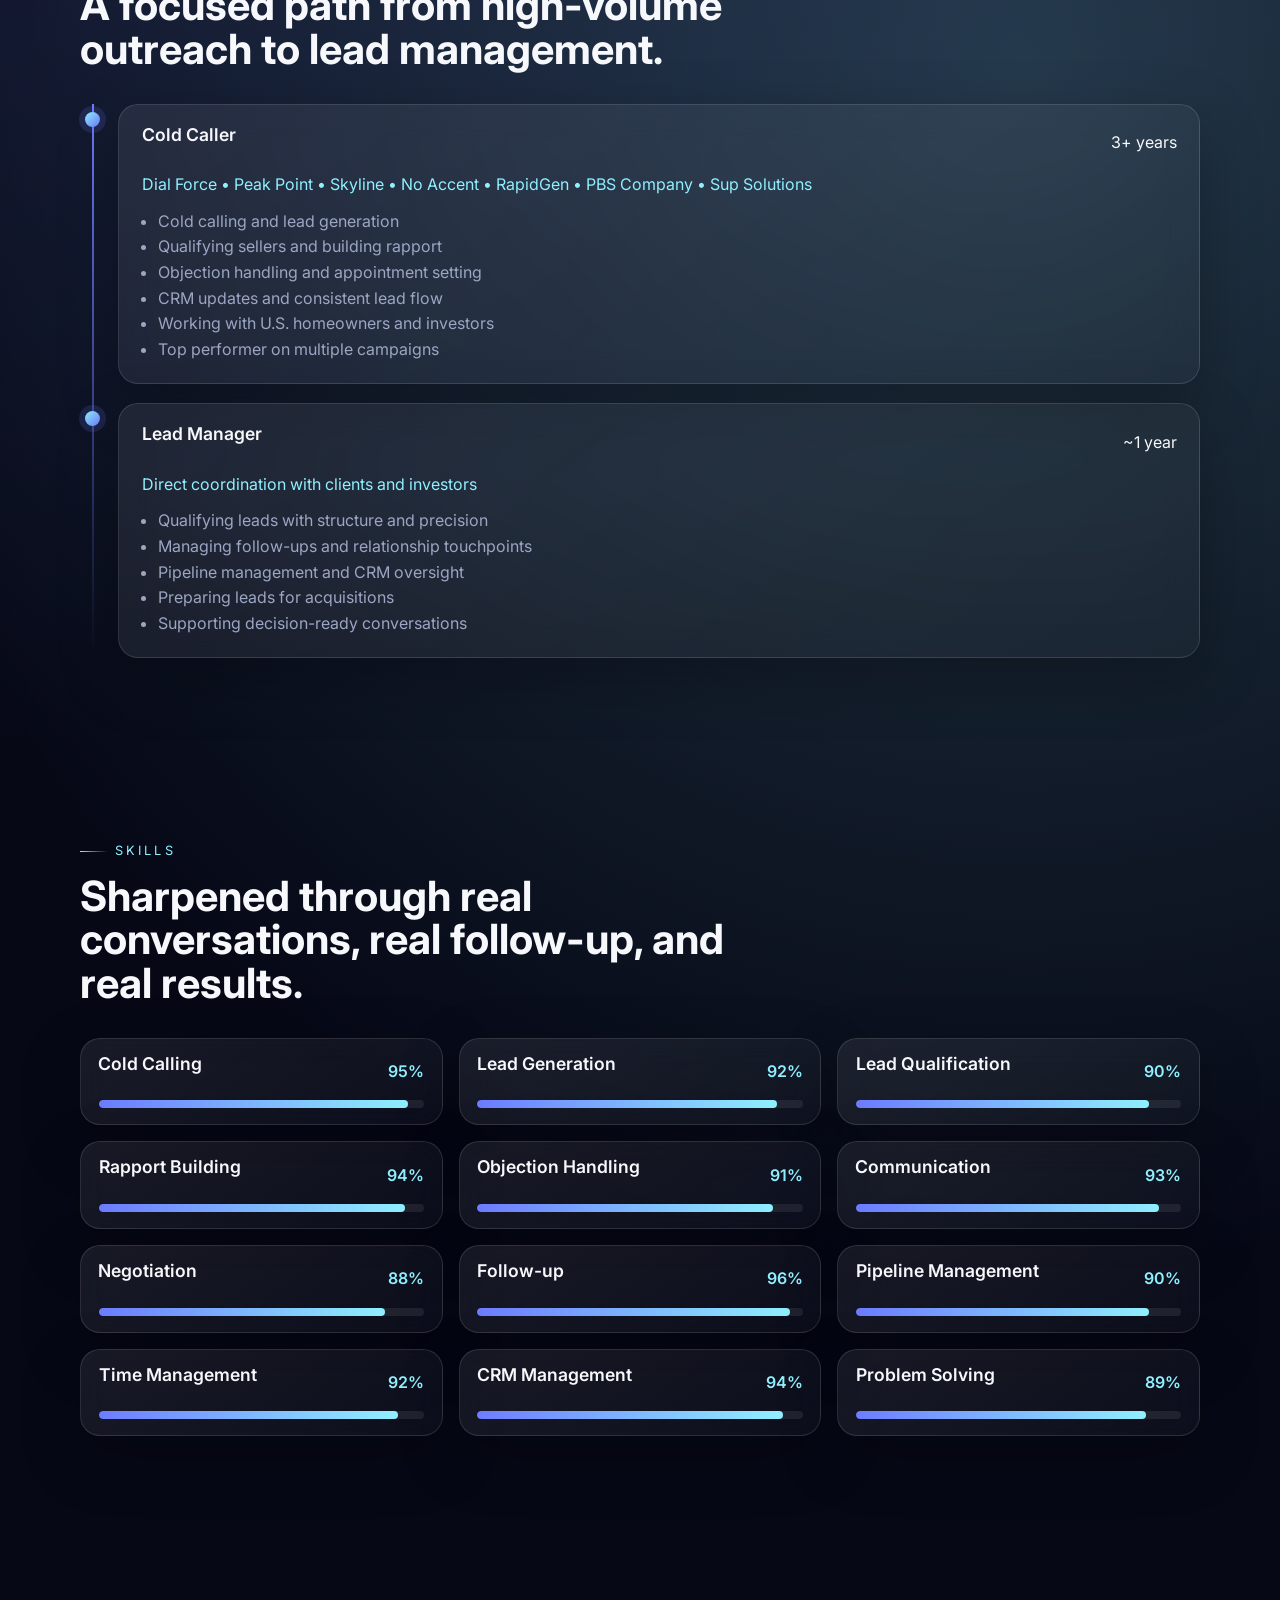
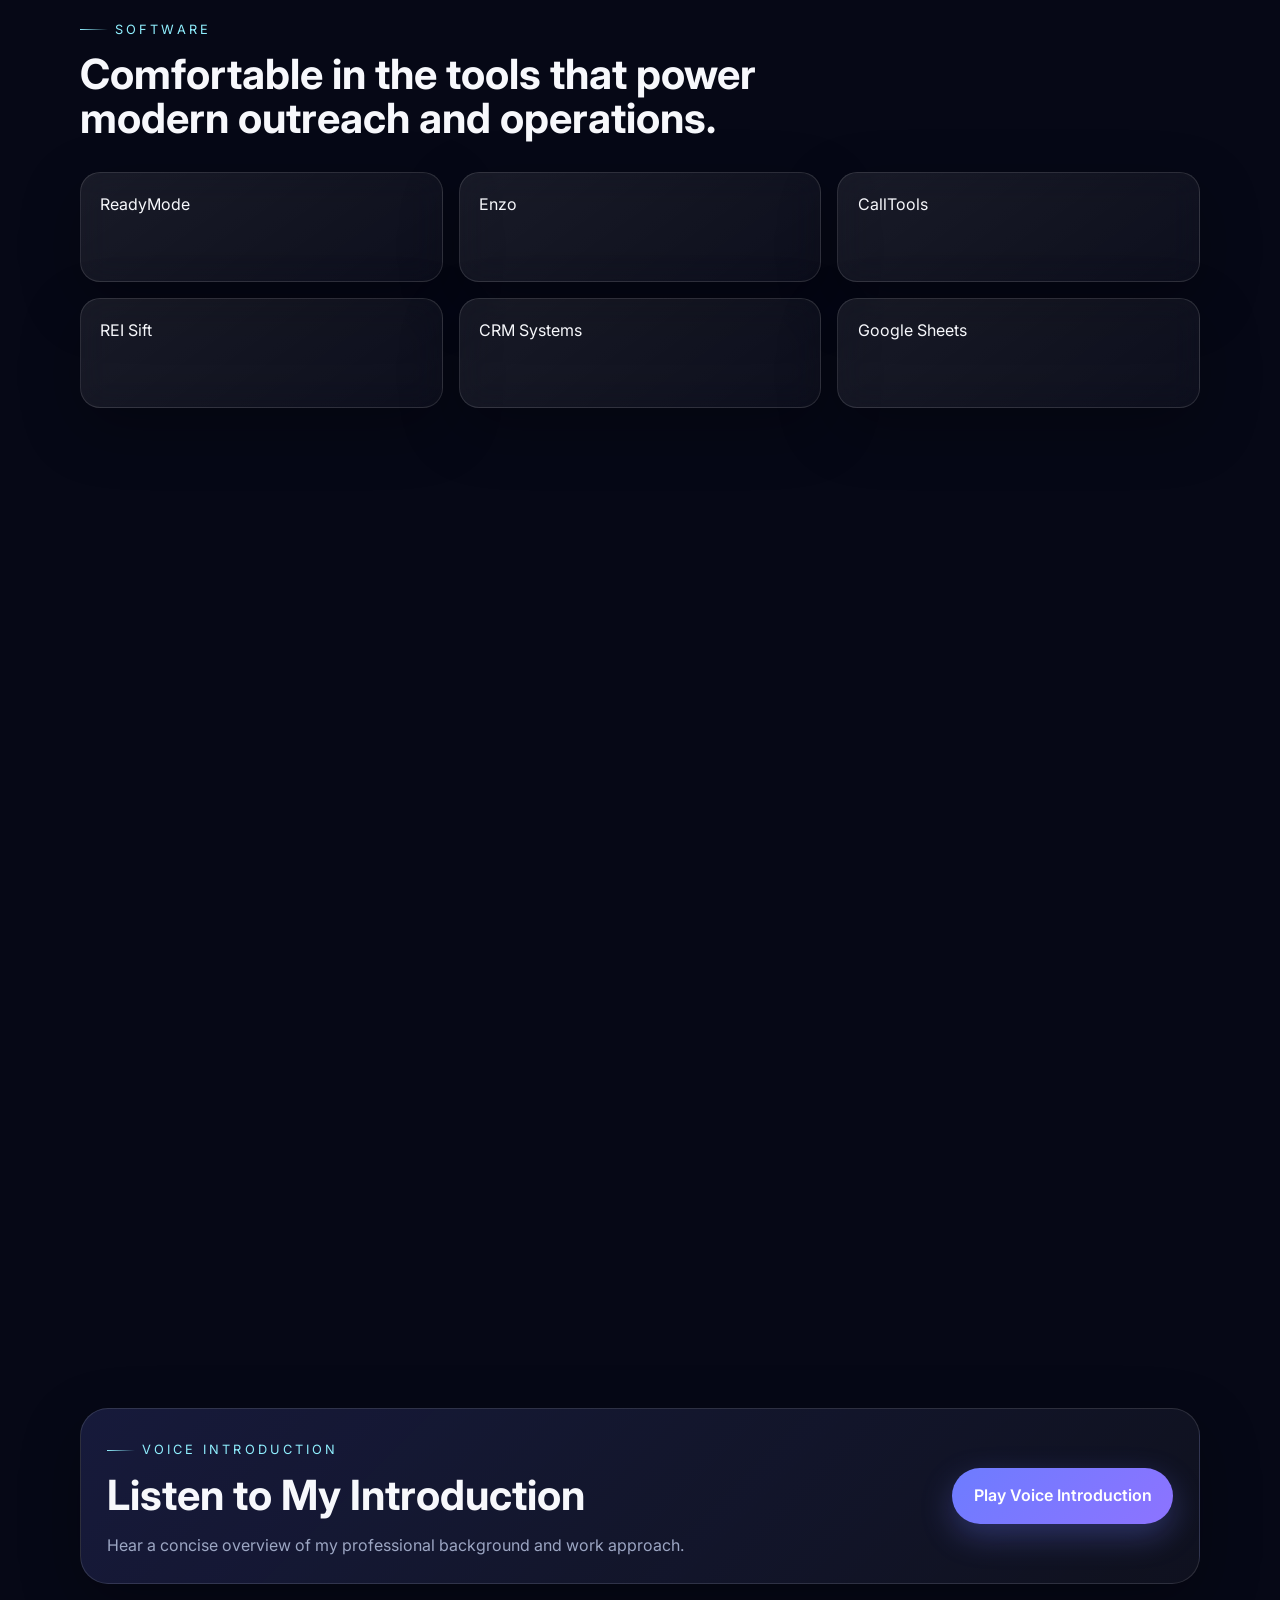
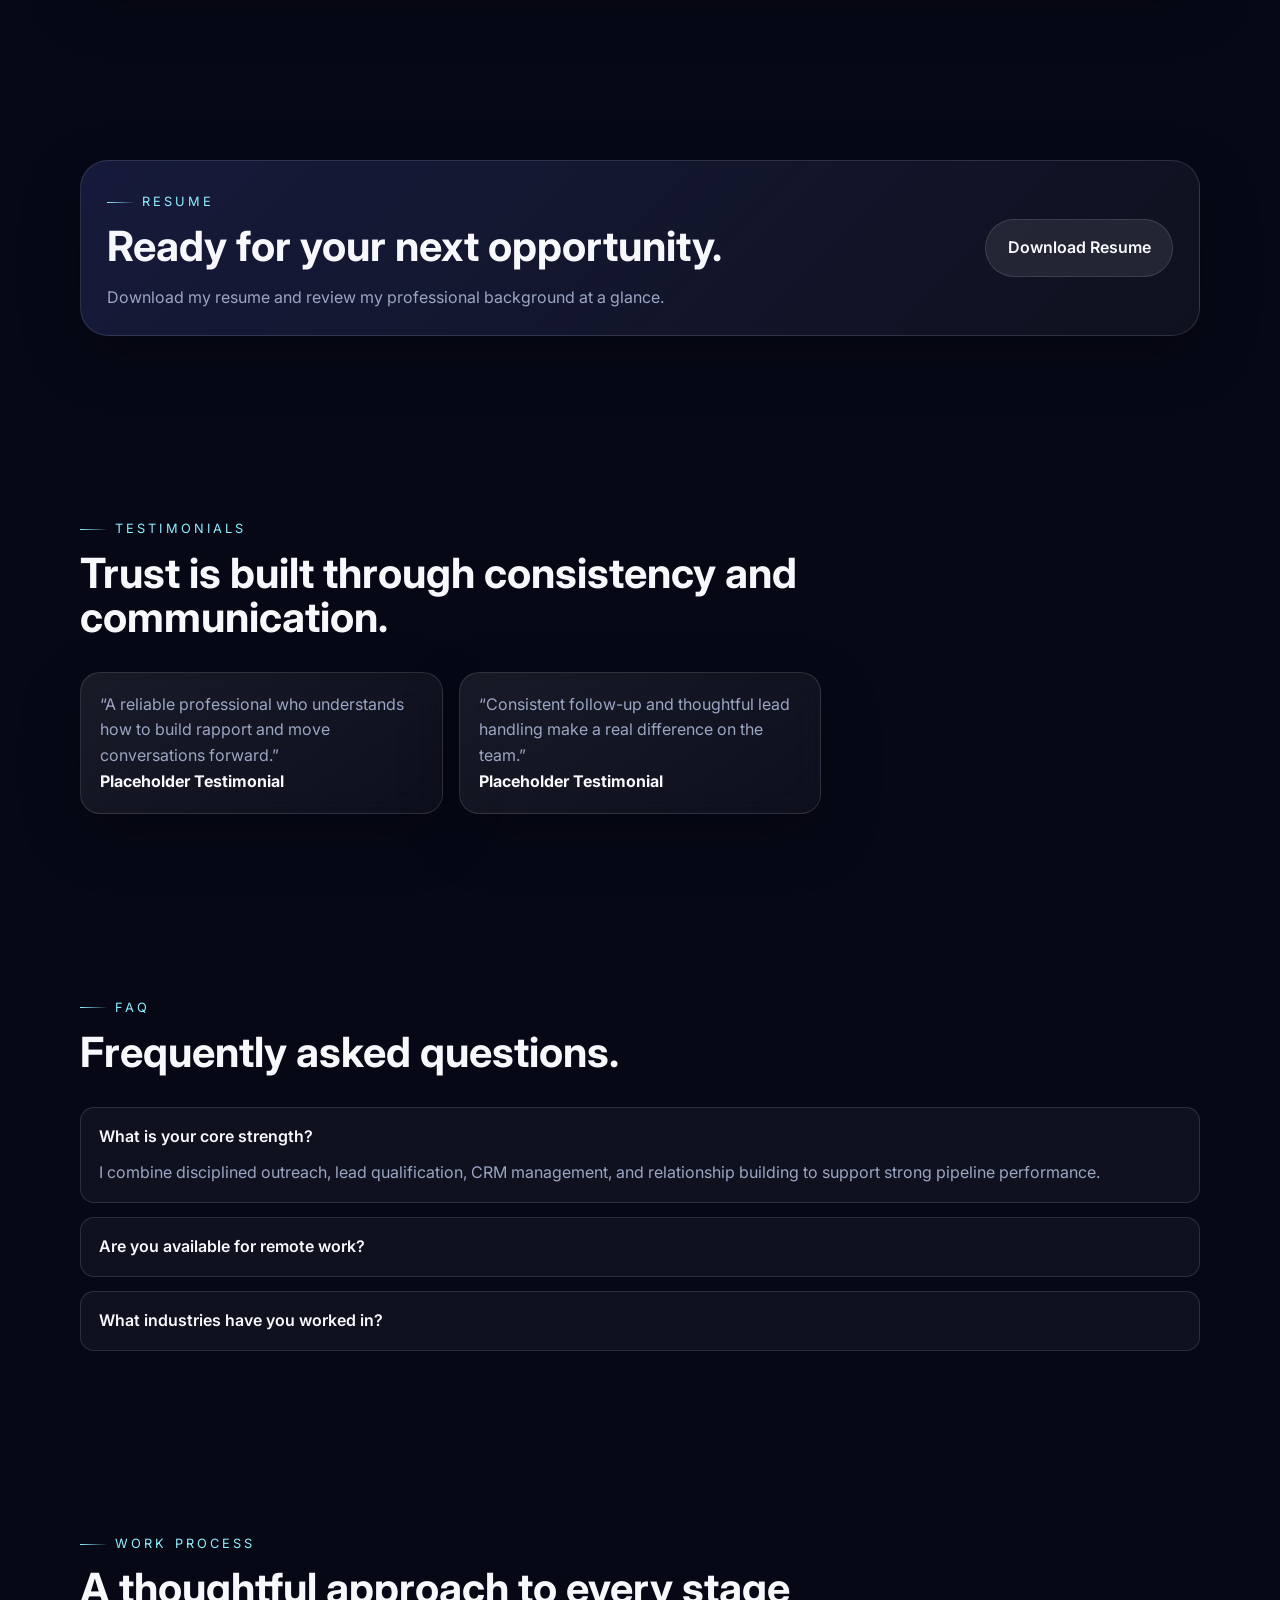
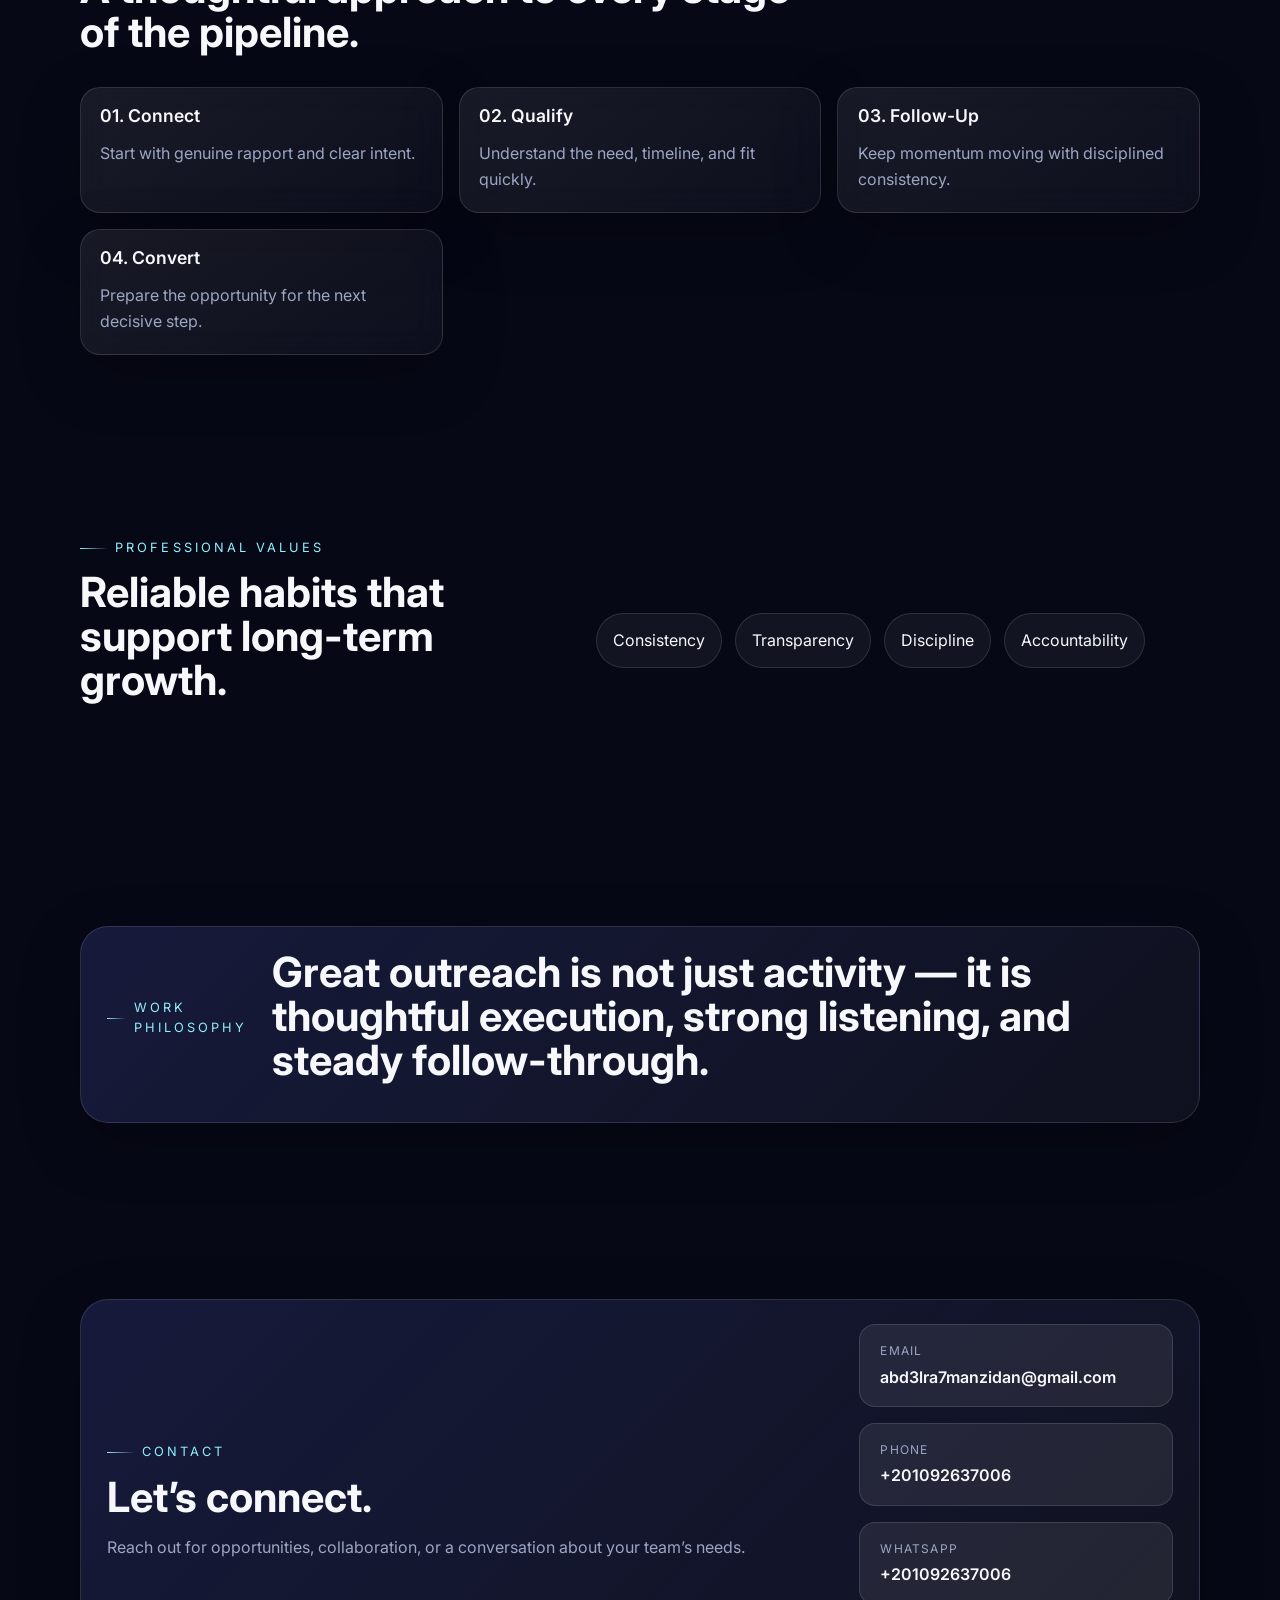
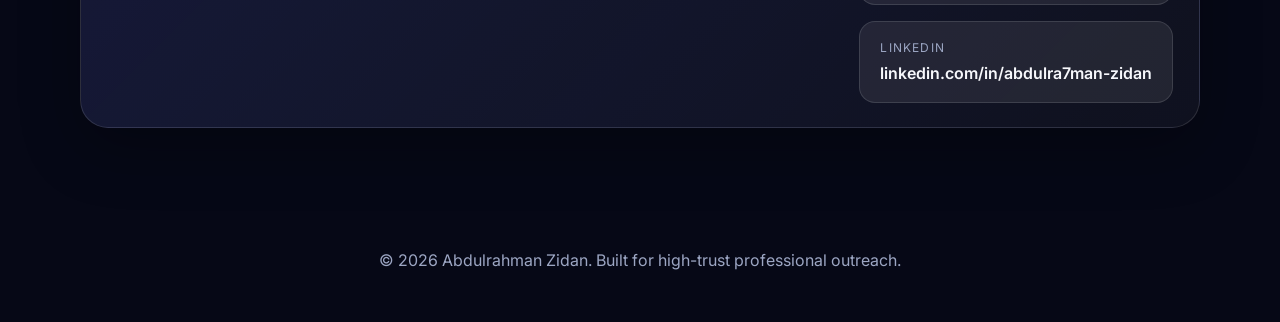
==== commit d6df6703: "Update voice introduction link in index.html" ====
--- a/index.html
+++ b/index.html
@@ -309,7 +309,7 @@
             <h2>Listen to My Introduction</h2>
             <p>Hear a concise overview of my professional background and work approach.</p>
           </div>
-          <a href="https://voca.ro/1fkEQqwvLeaj" target="_blank" rel="noopener noreferrer" class="btn btn-primary">Play Voice Introduction</a>
+          <a href="https://voca.ro/1iKYCe2s1lJq" target="_blank" rel="noopener noreferrer" class="btn btn-primary">Play Voice Introduction</a>
         </div>
       </section>
 
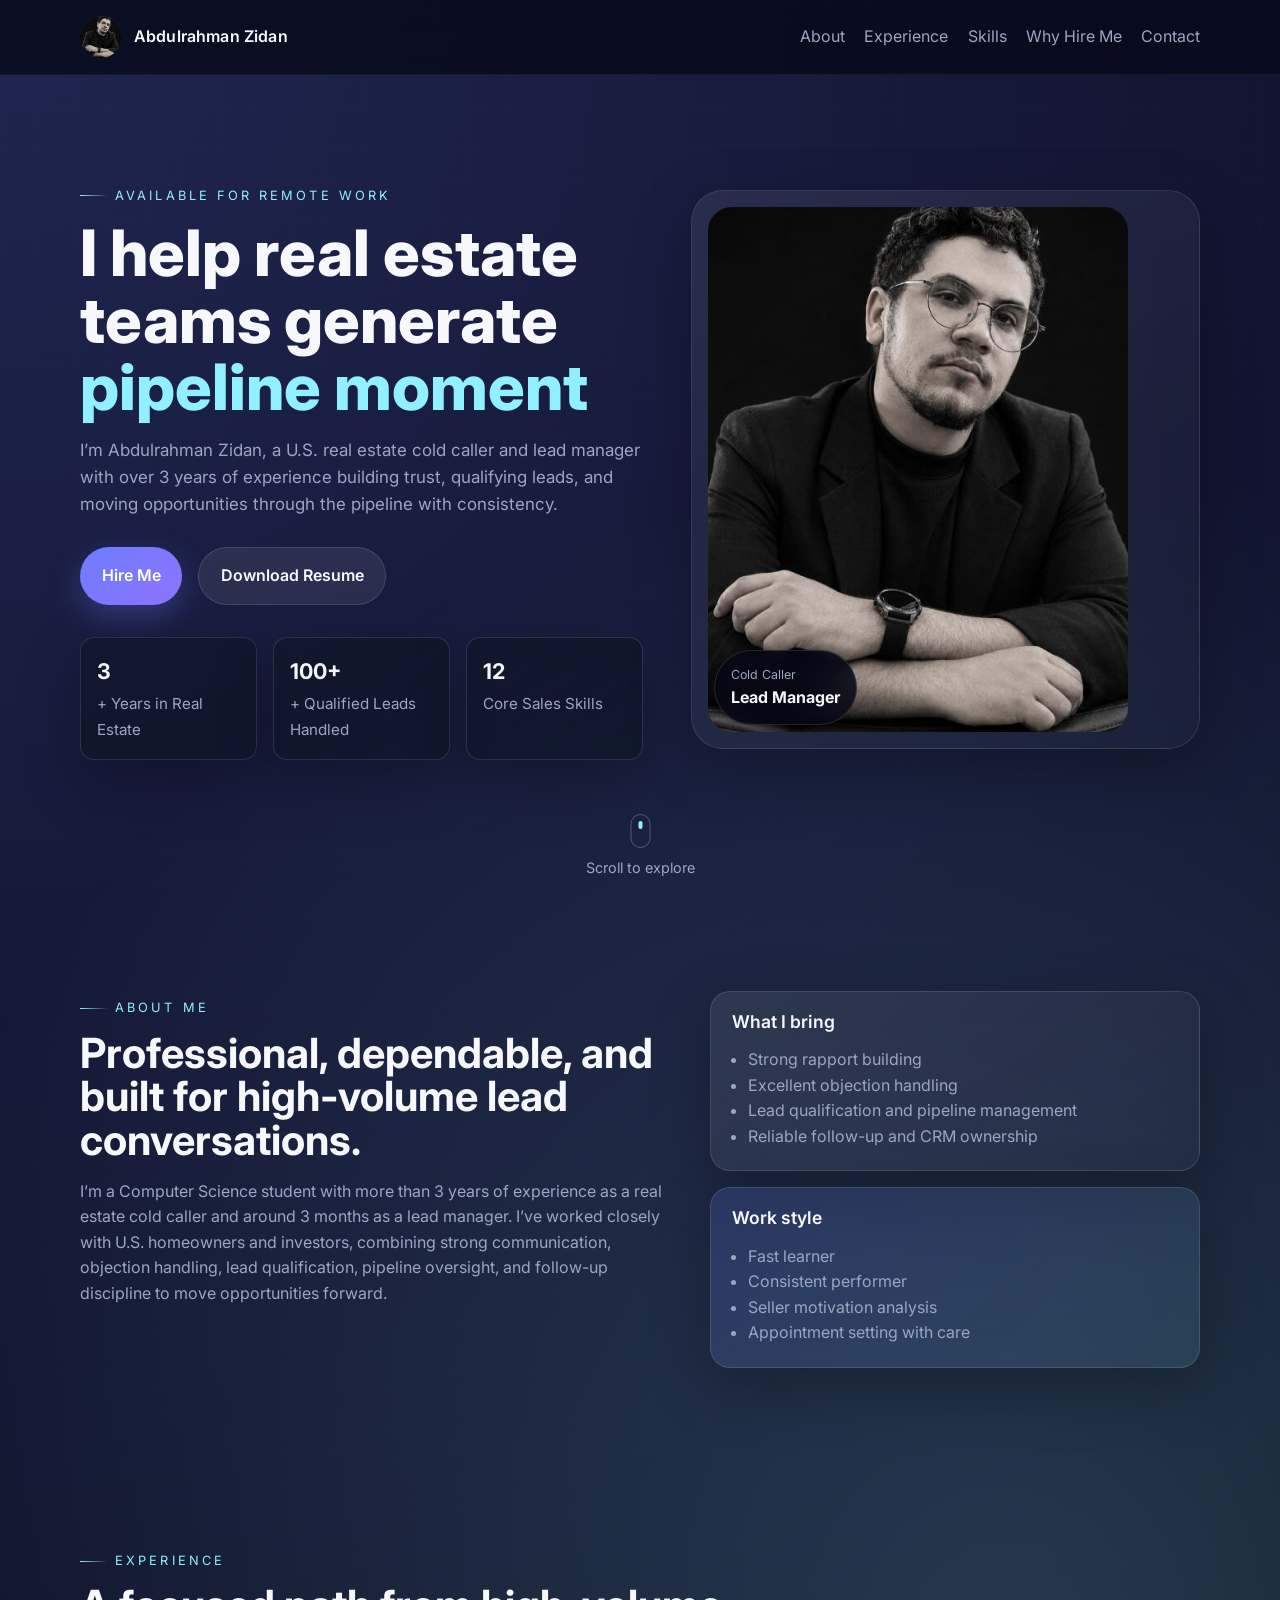
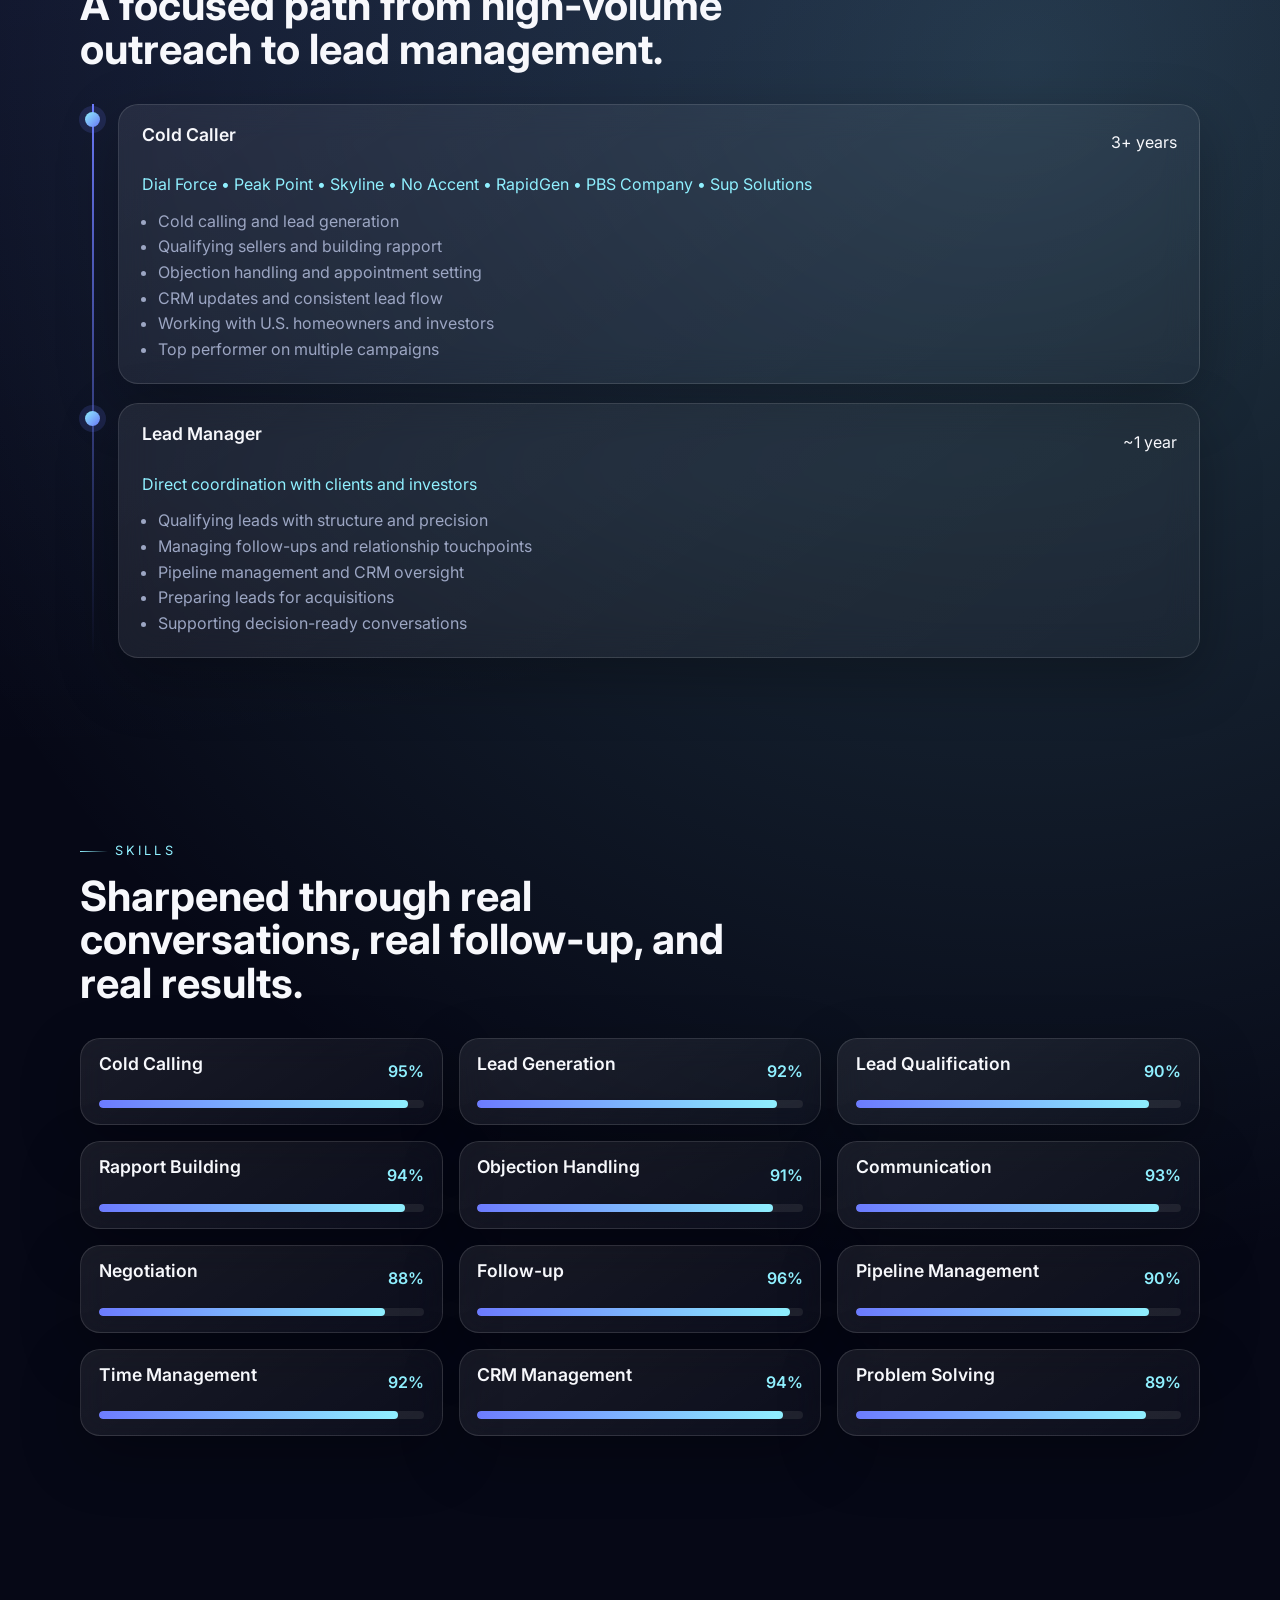
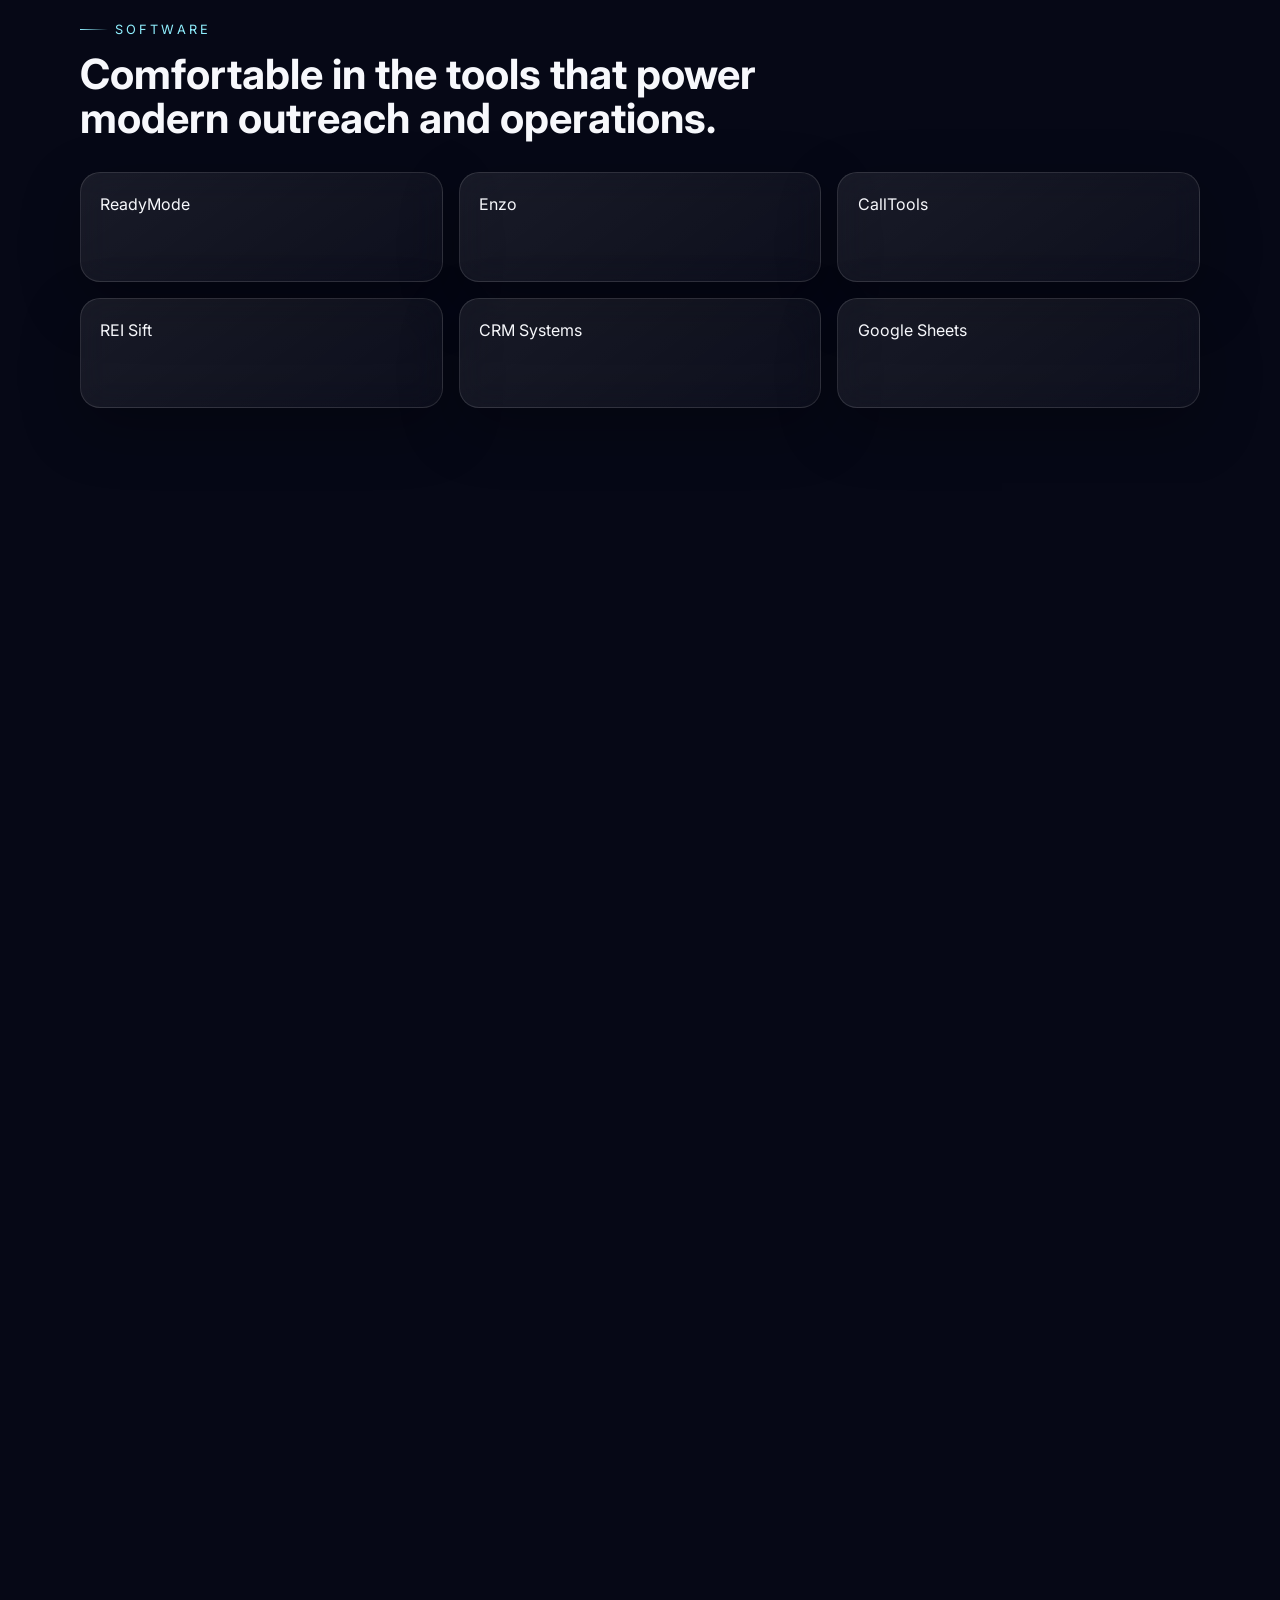
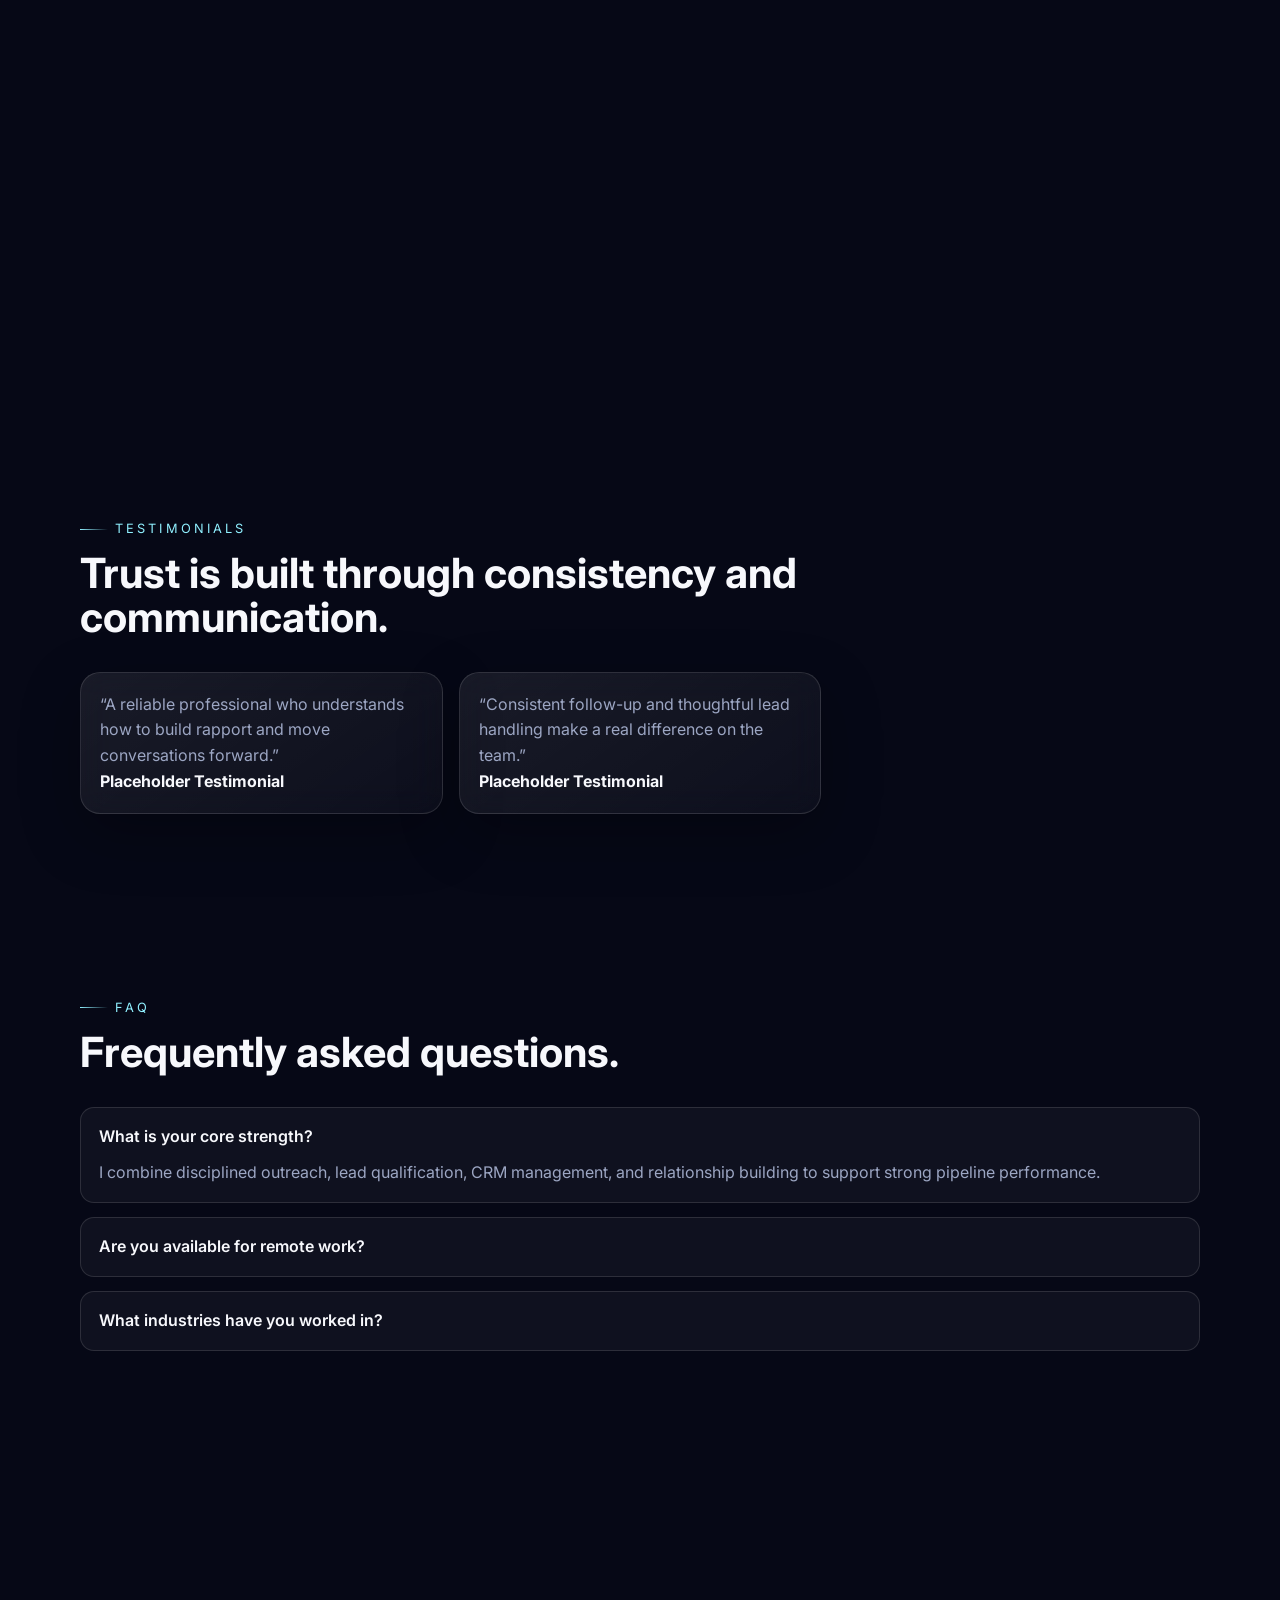
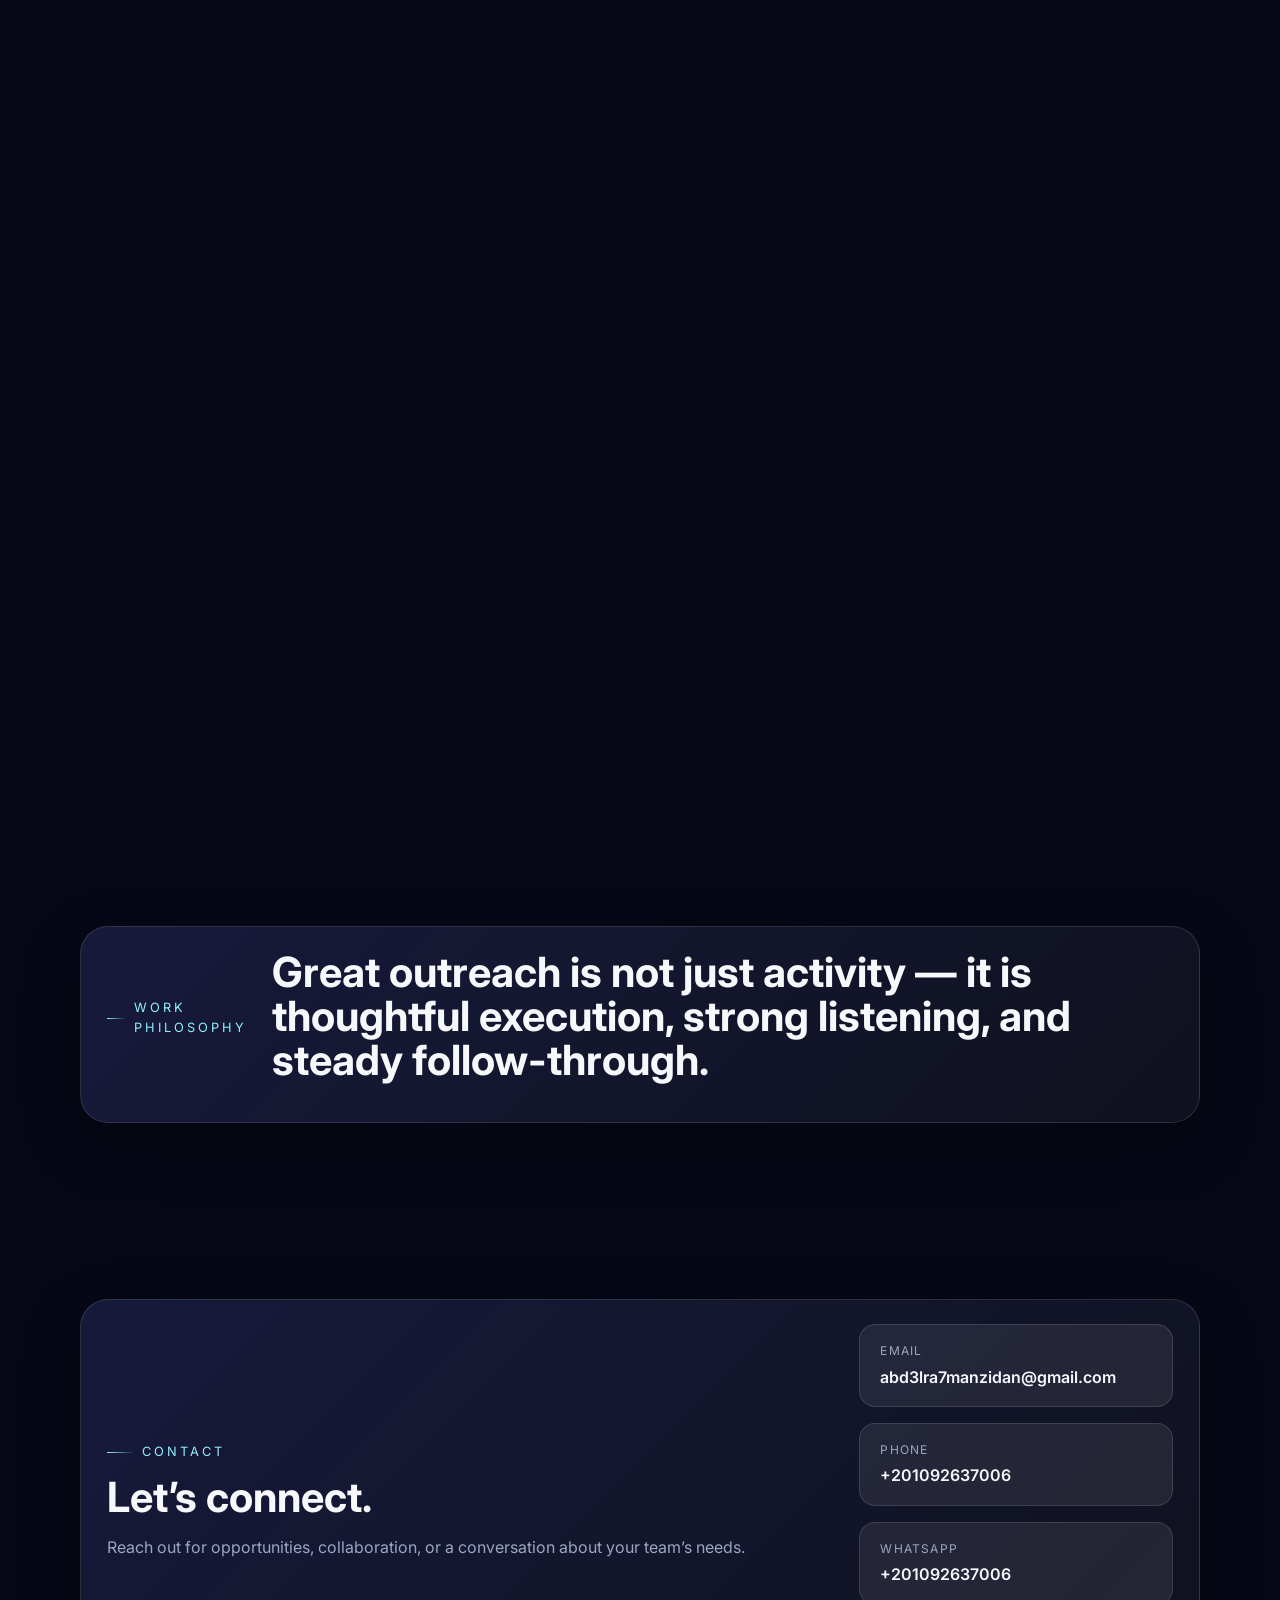
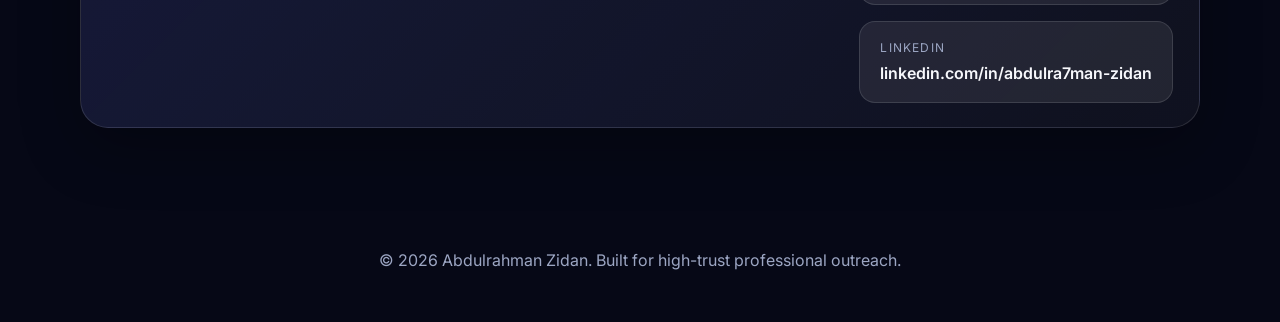
==== commit b42aeb1b: "Update voice introduction link in index.html" ====
--- a/index.html
+++ b/index.html
@@ -309,7 +309,7 @@
             <h2>Listen to My Introduction</h2>
             <p>Hear a concise overview of my professional background and work approach.</p>
           </div>
-          <a href="https://voca.ro/1iKYCe2s1lJq" target="_blank" rel="noopener noreferrer" class="btn btn-primary">Play Voice Introduction</a>
+          <a href="https://voca.ro/1hXL6v3mTE7h" target="_blank" rel="noopener noreferrer" class="btn btn-primary">Play Voice Introduction</a>
         </div>
       </section>
 
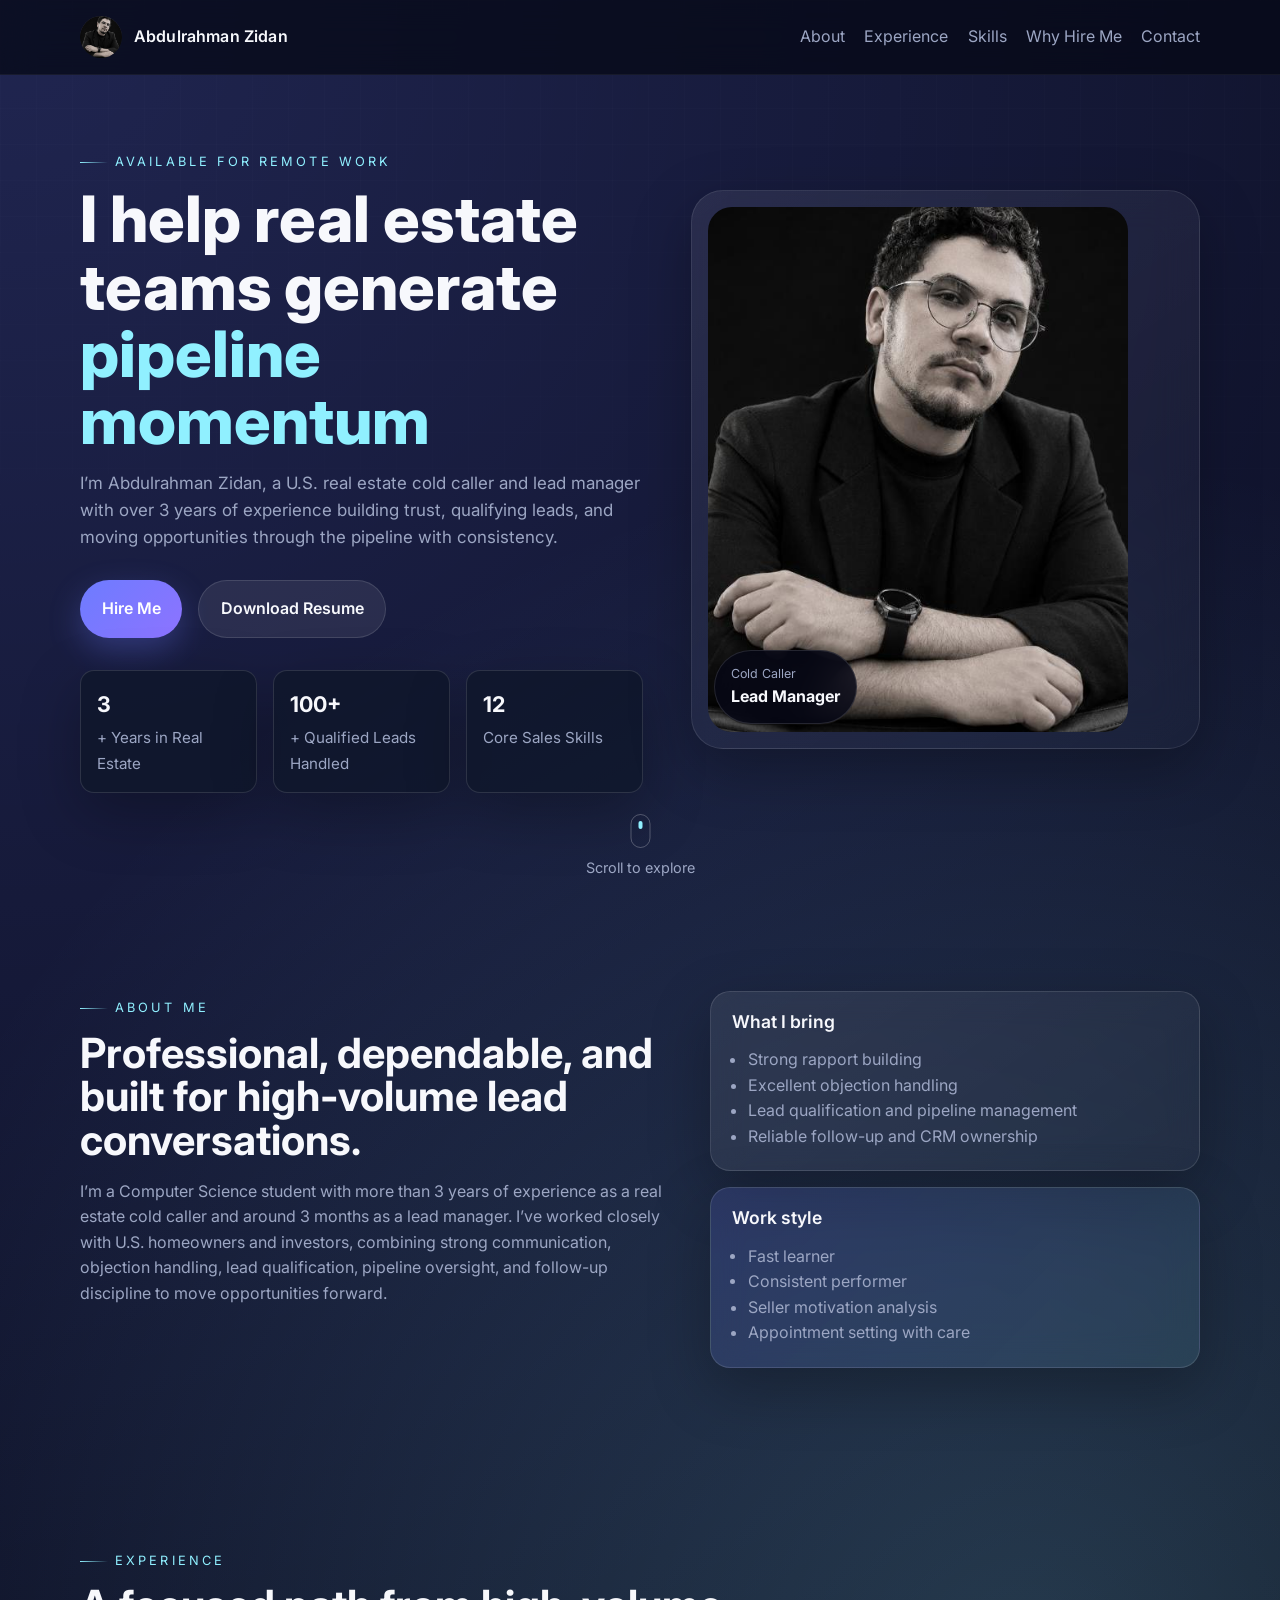
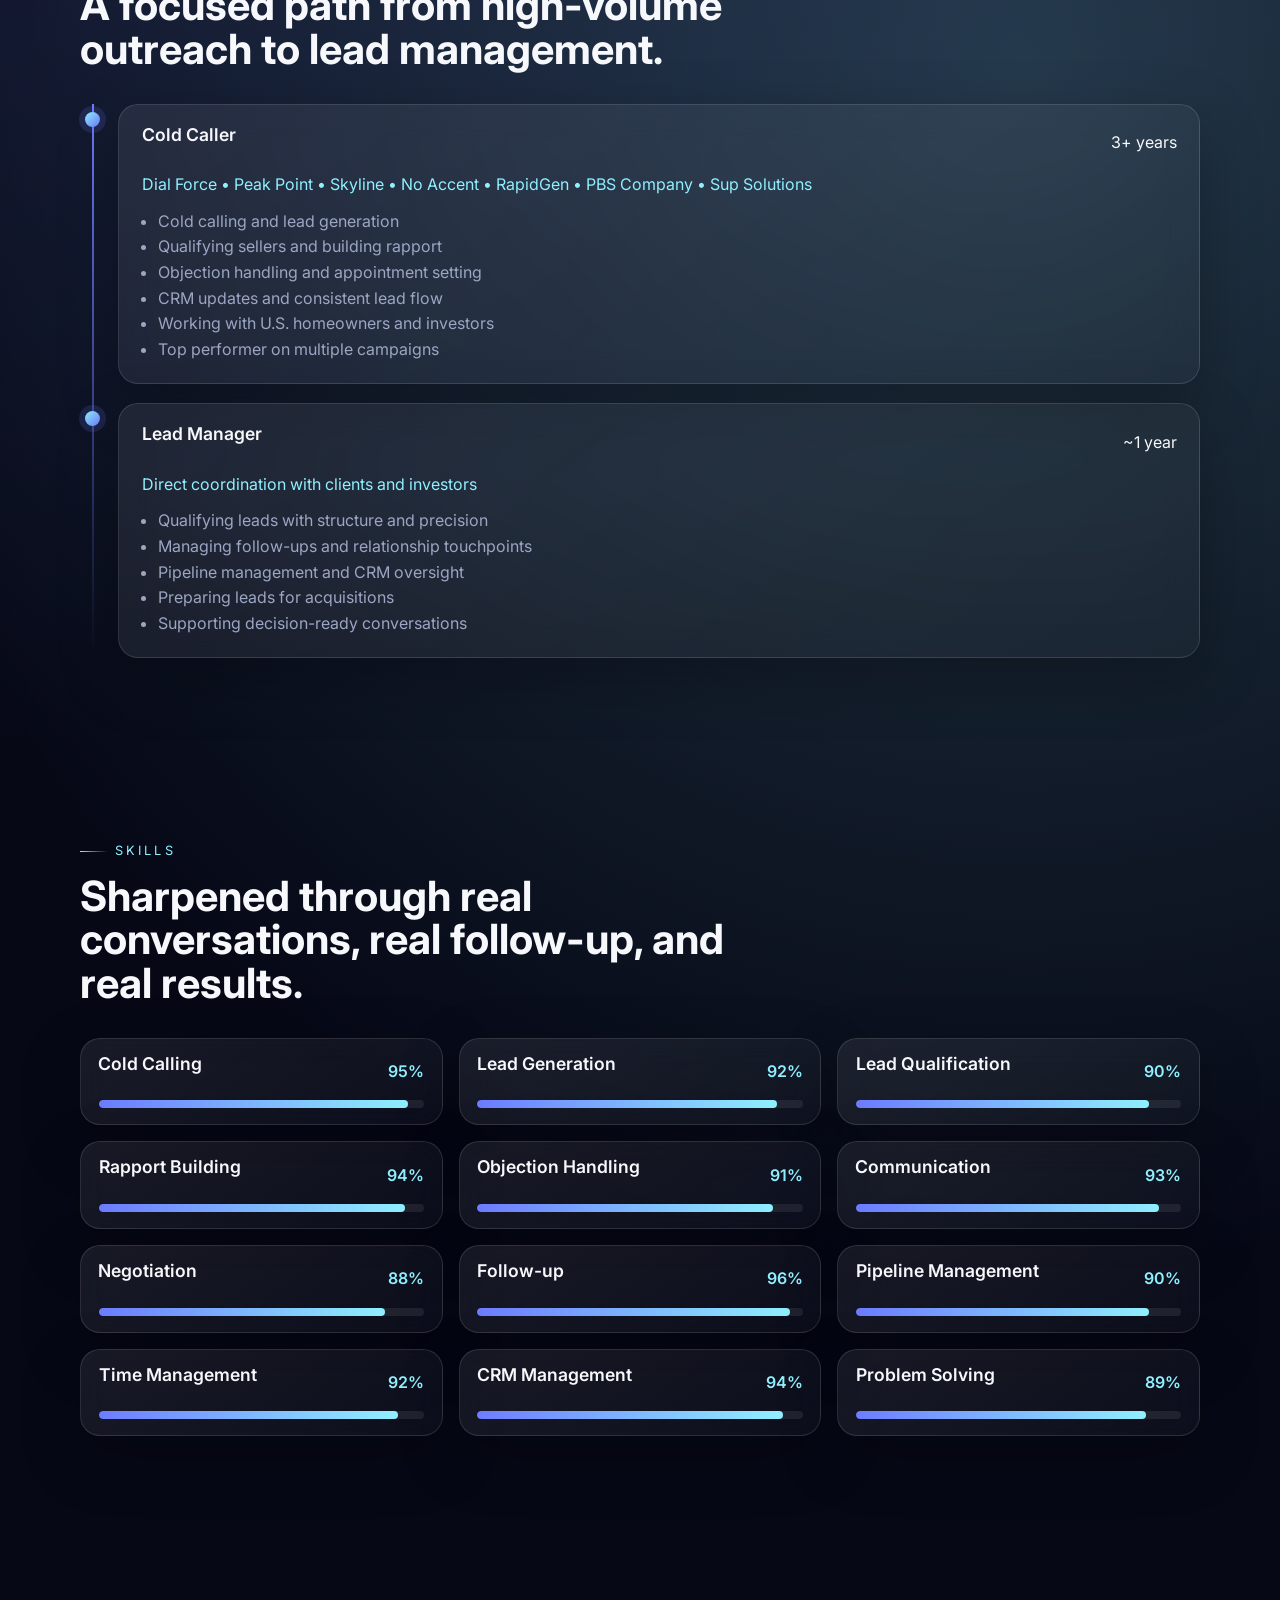
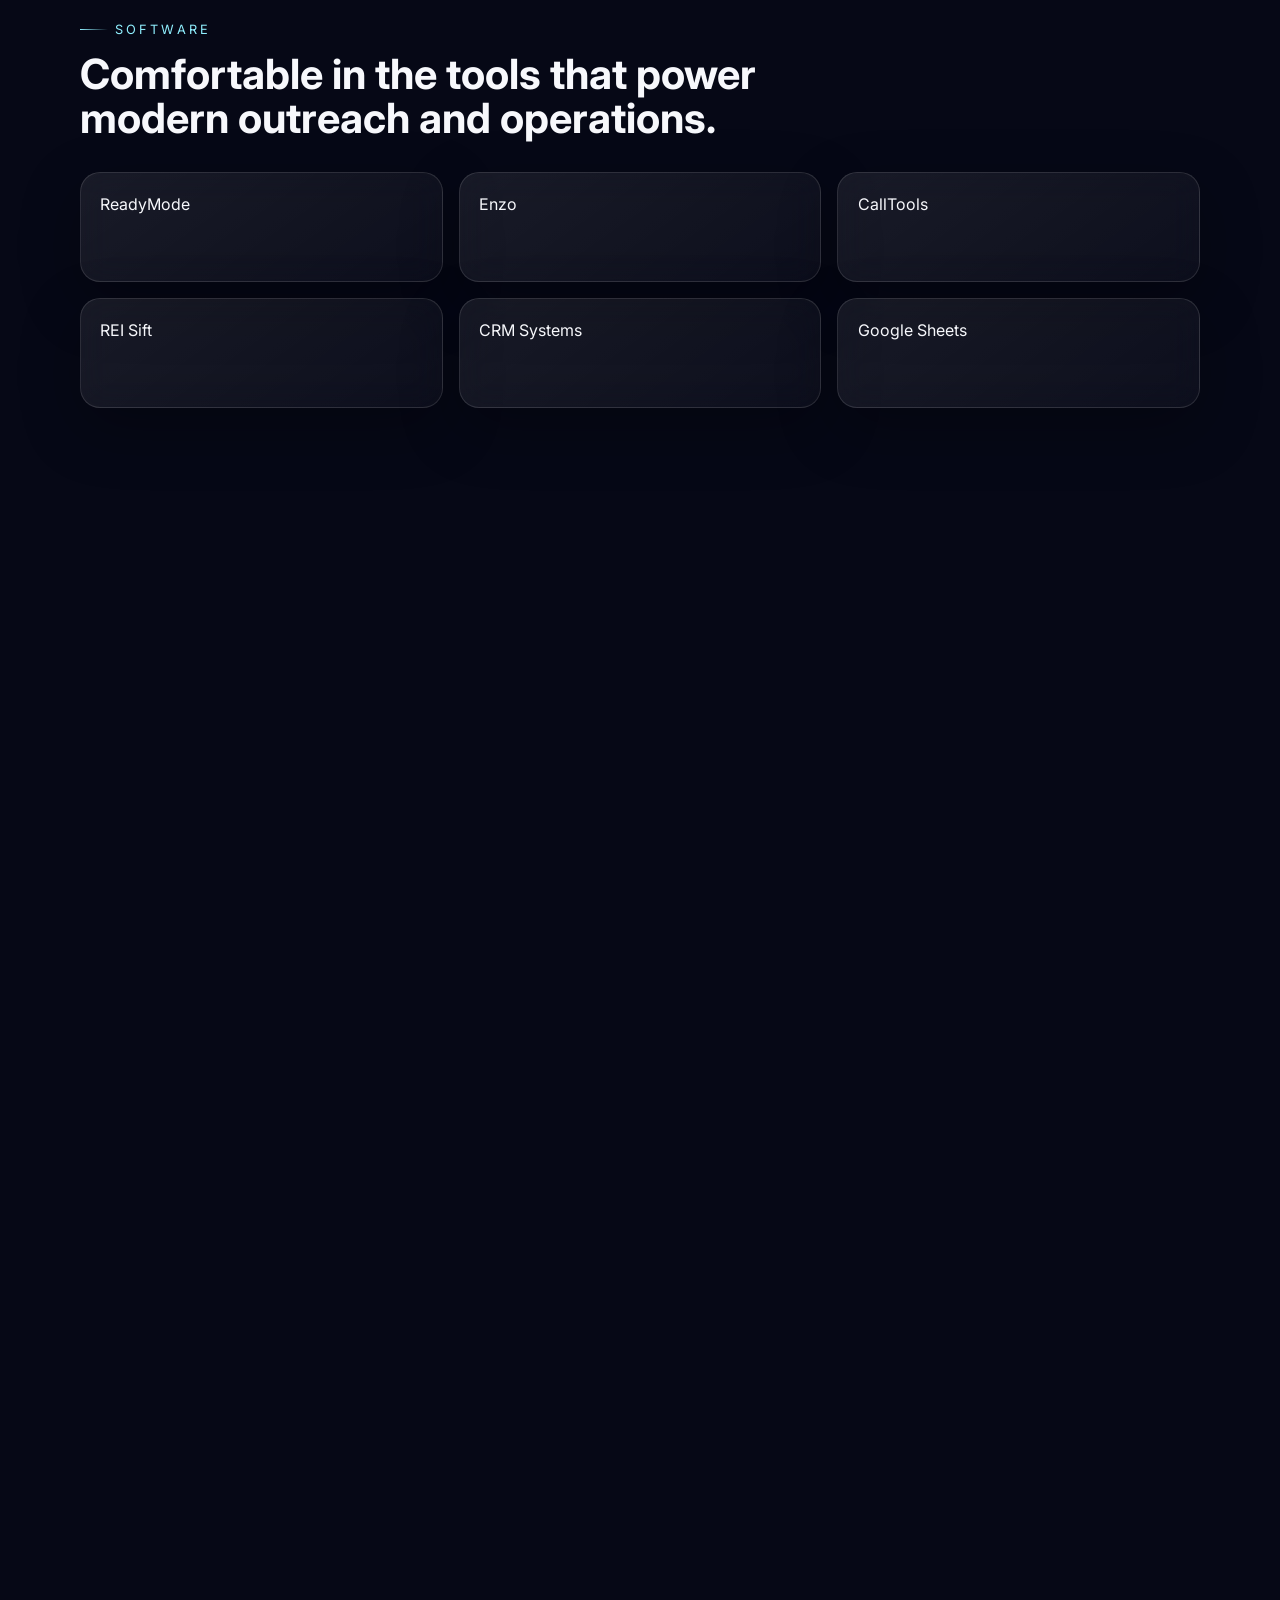
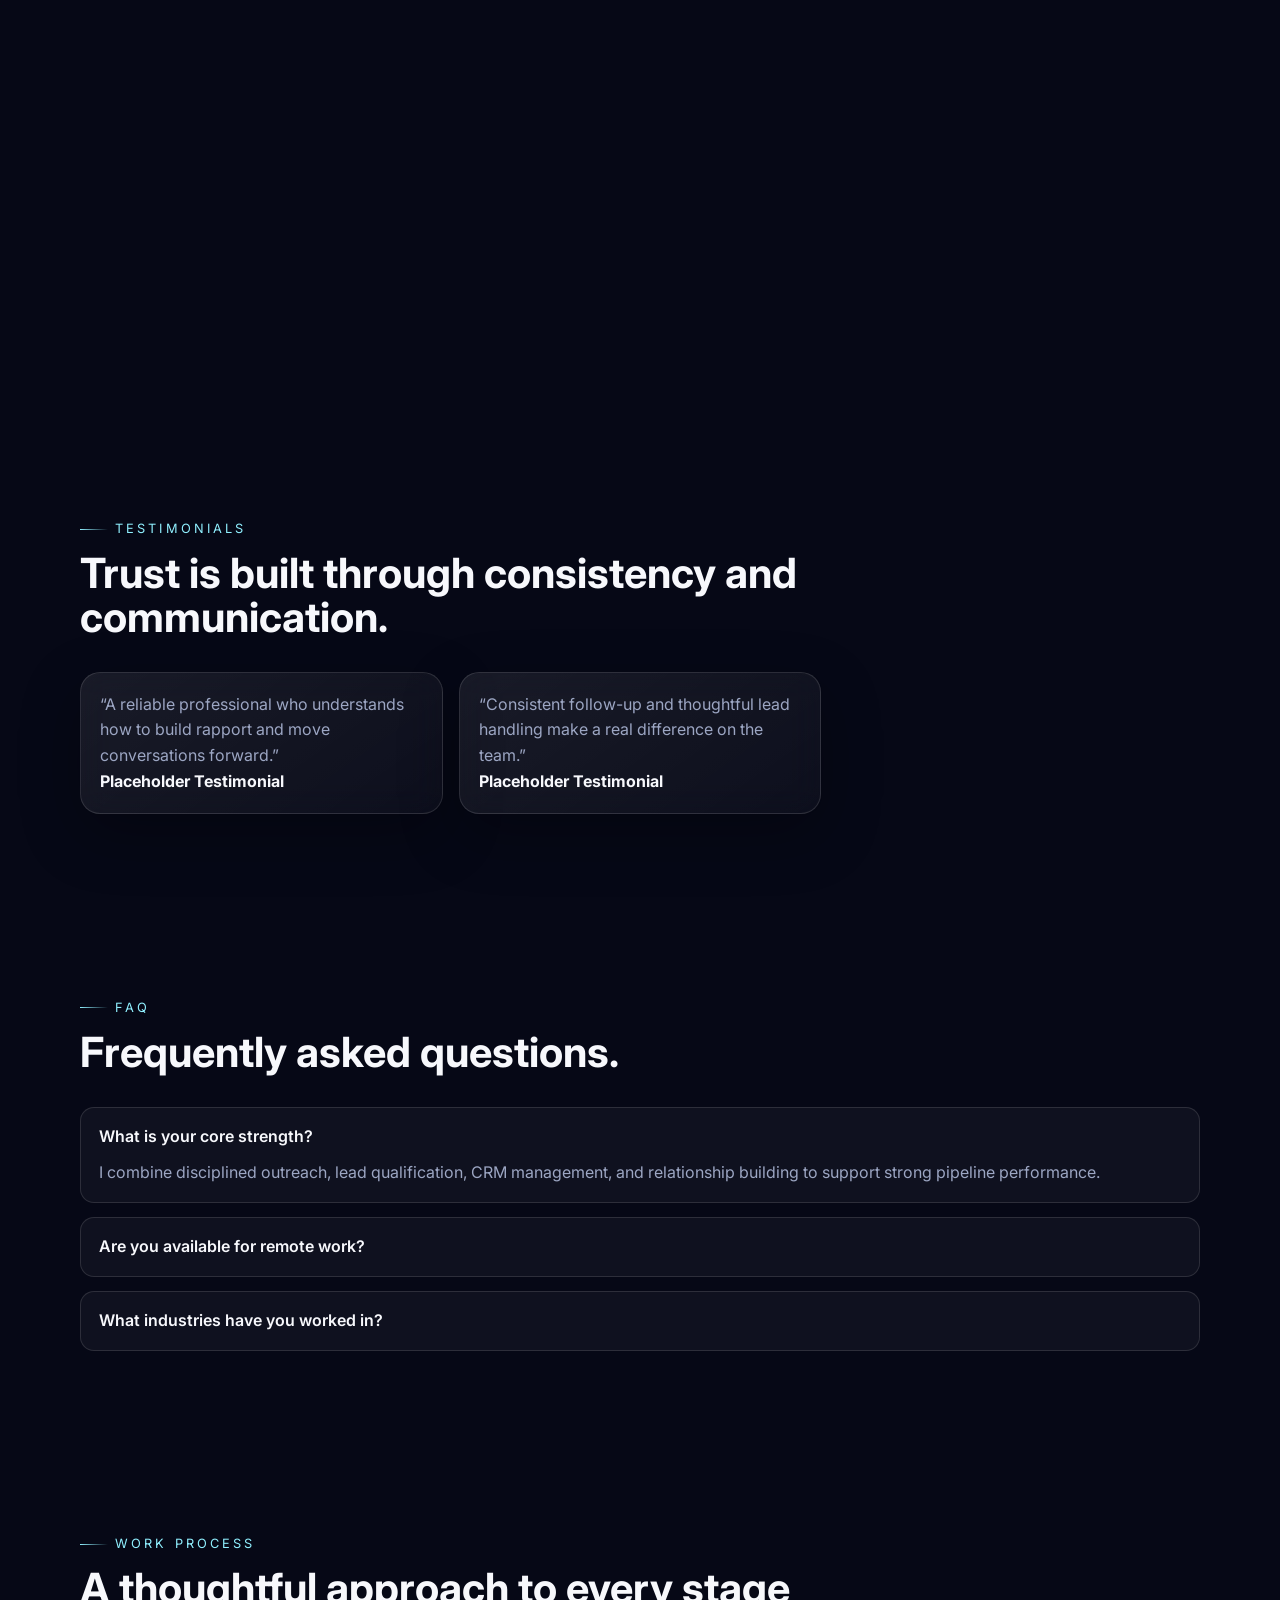
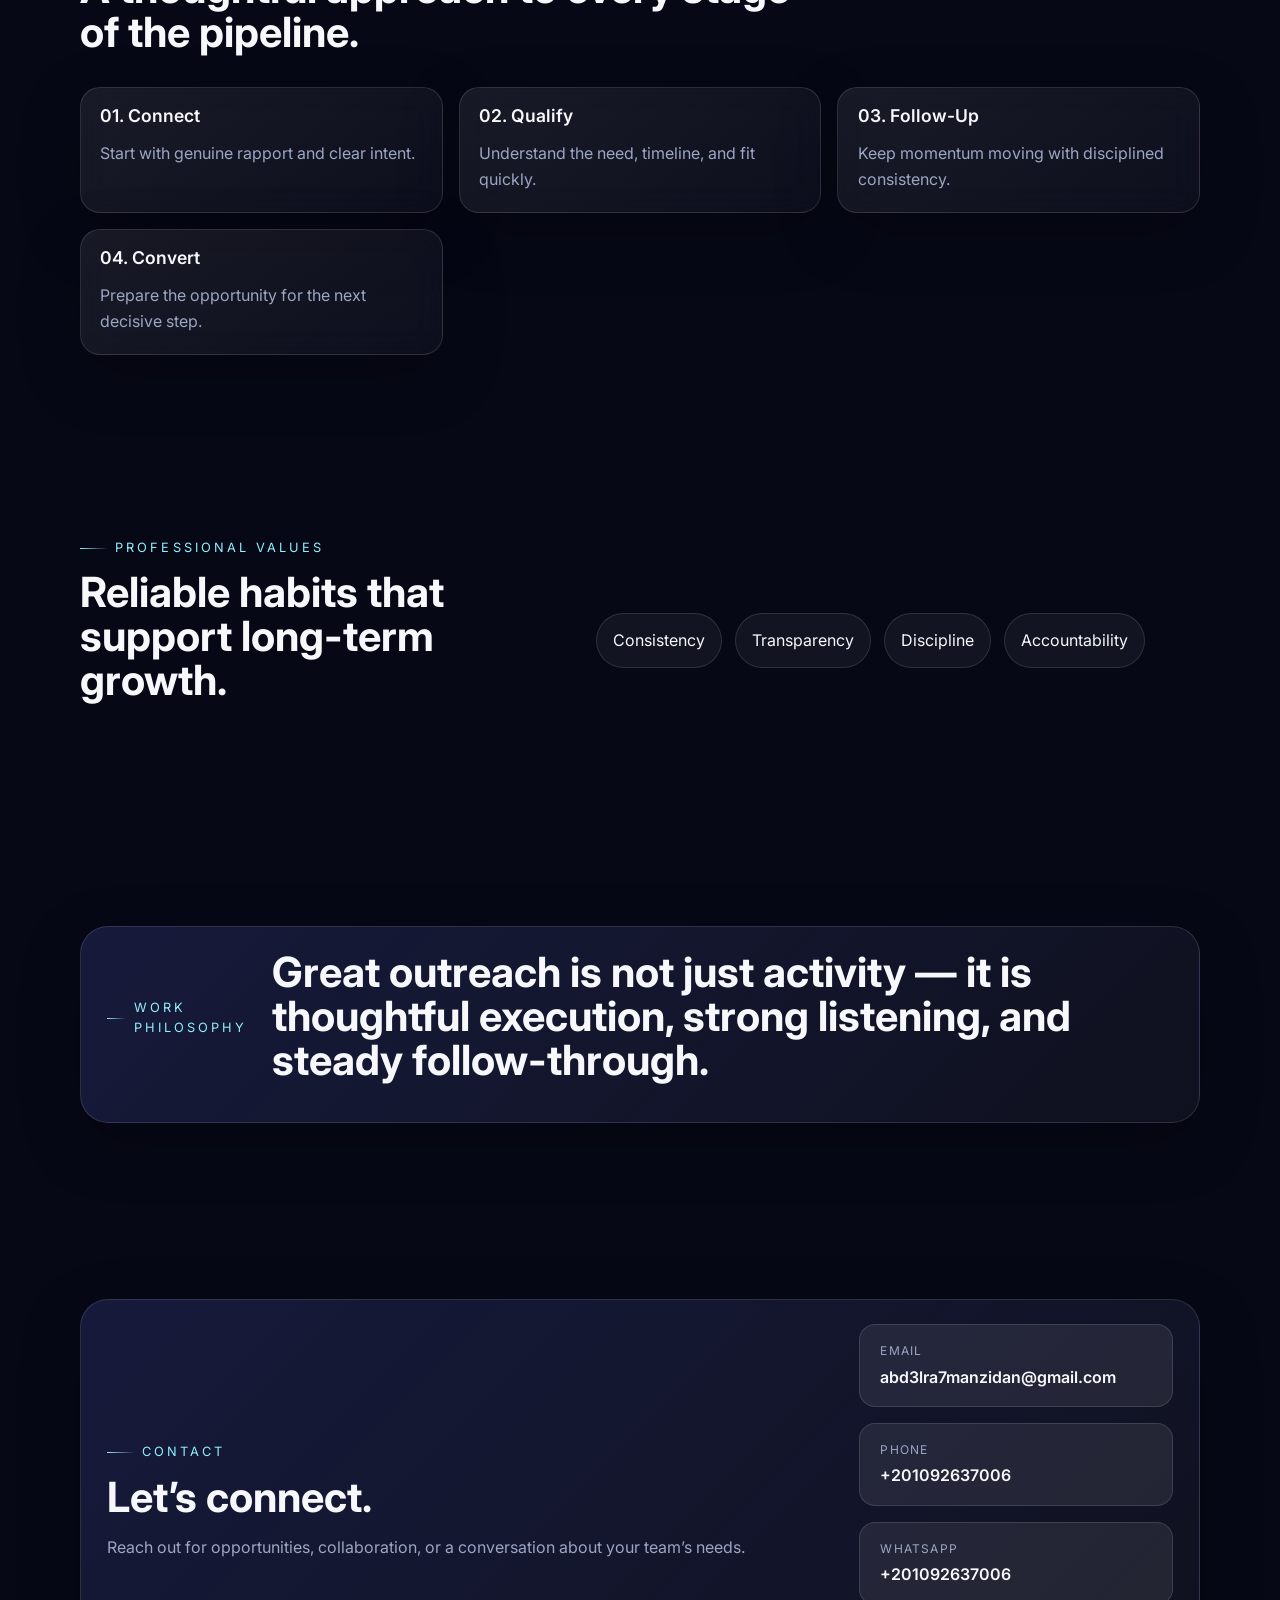
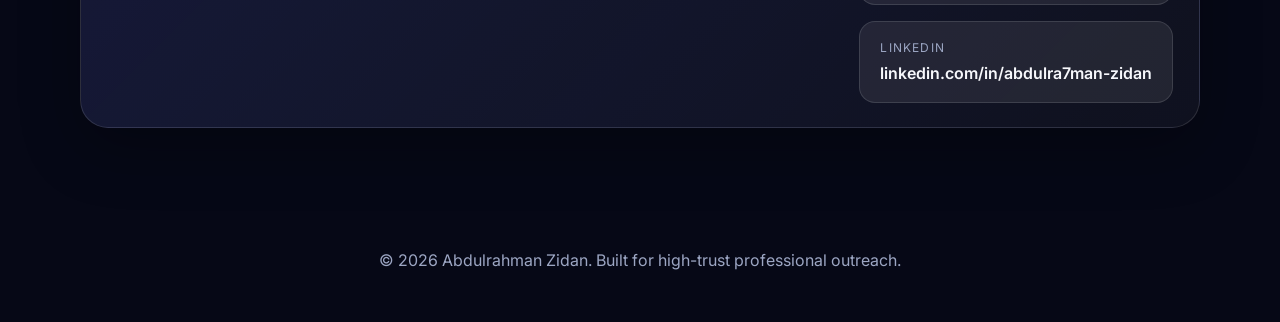
==== commit 6a0057ef: "Update description in schema for person profile" ====
--- a/index.html
+++ b/index.html
@@ -36,7 +36,7 @@
         "@type": "Person",
         "name": "Abdulrahman Zidan",
         "jobTitle": "Real Estate Cold Caller & Lead Manager",
-        "description": "Experienced real estate cold caller and lead manager with over 3 years in the U.S. real estate industry.",
+        "description": "Experienced real estate and Solar VA & App Setter & cold caller and lead manager with over 3 years in the U.S. real estate industry.",
         "url": "https://yourusername.github.io/protofilio/",
         "sameAs": [
           "https://www.linkedin.com/",
@@ -44,6 +44,7 @@
         ],
         "knowsAbout": [
           "Cold Calling",
+          "Appoinment Setting",
           "Lead Generation",
           "Lead Qualification",
           "Pipeline Management",
